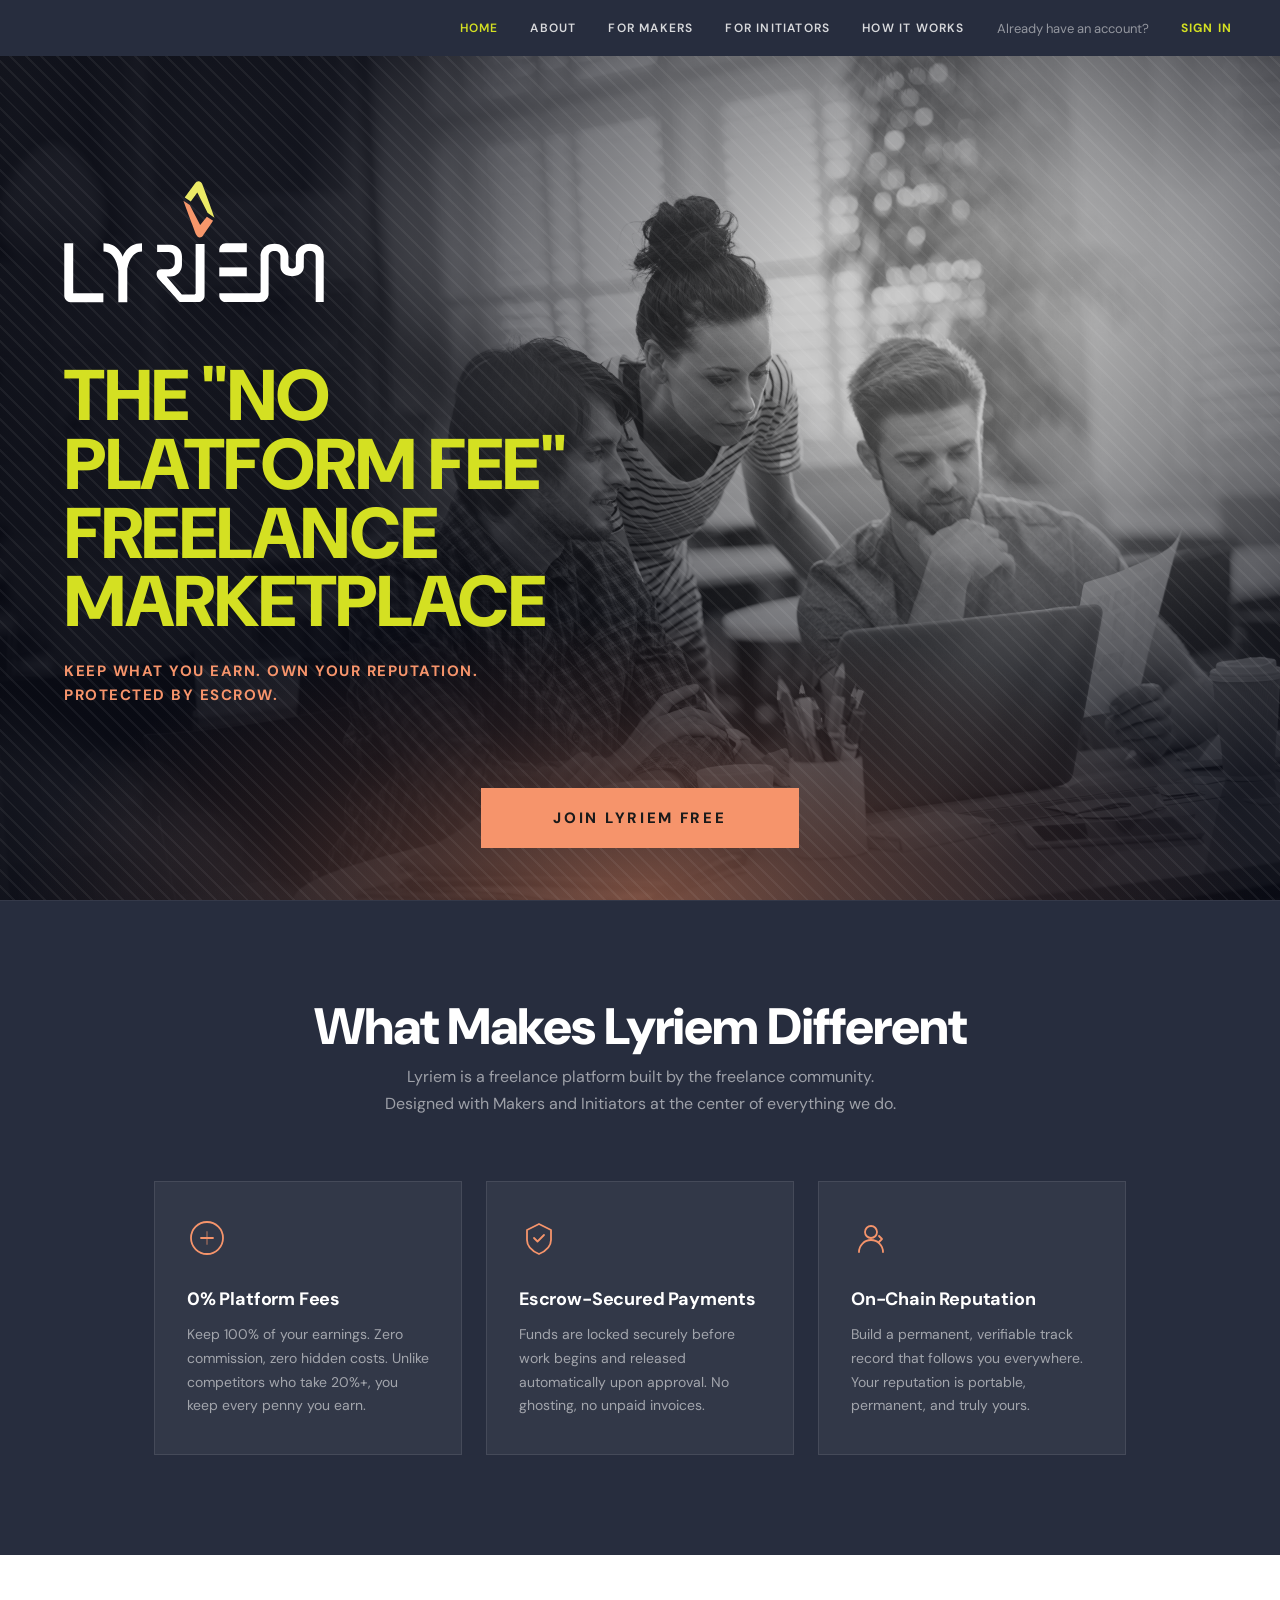
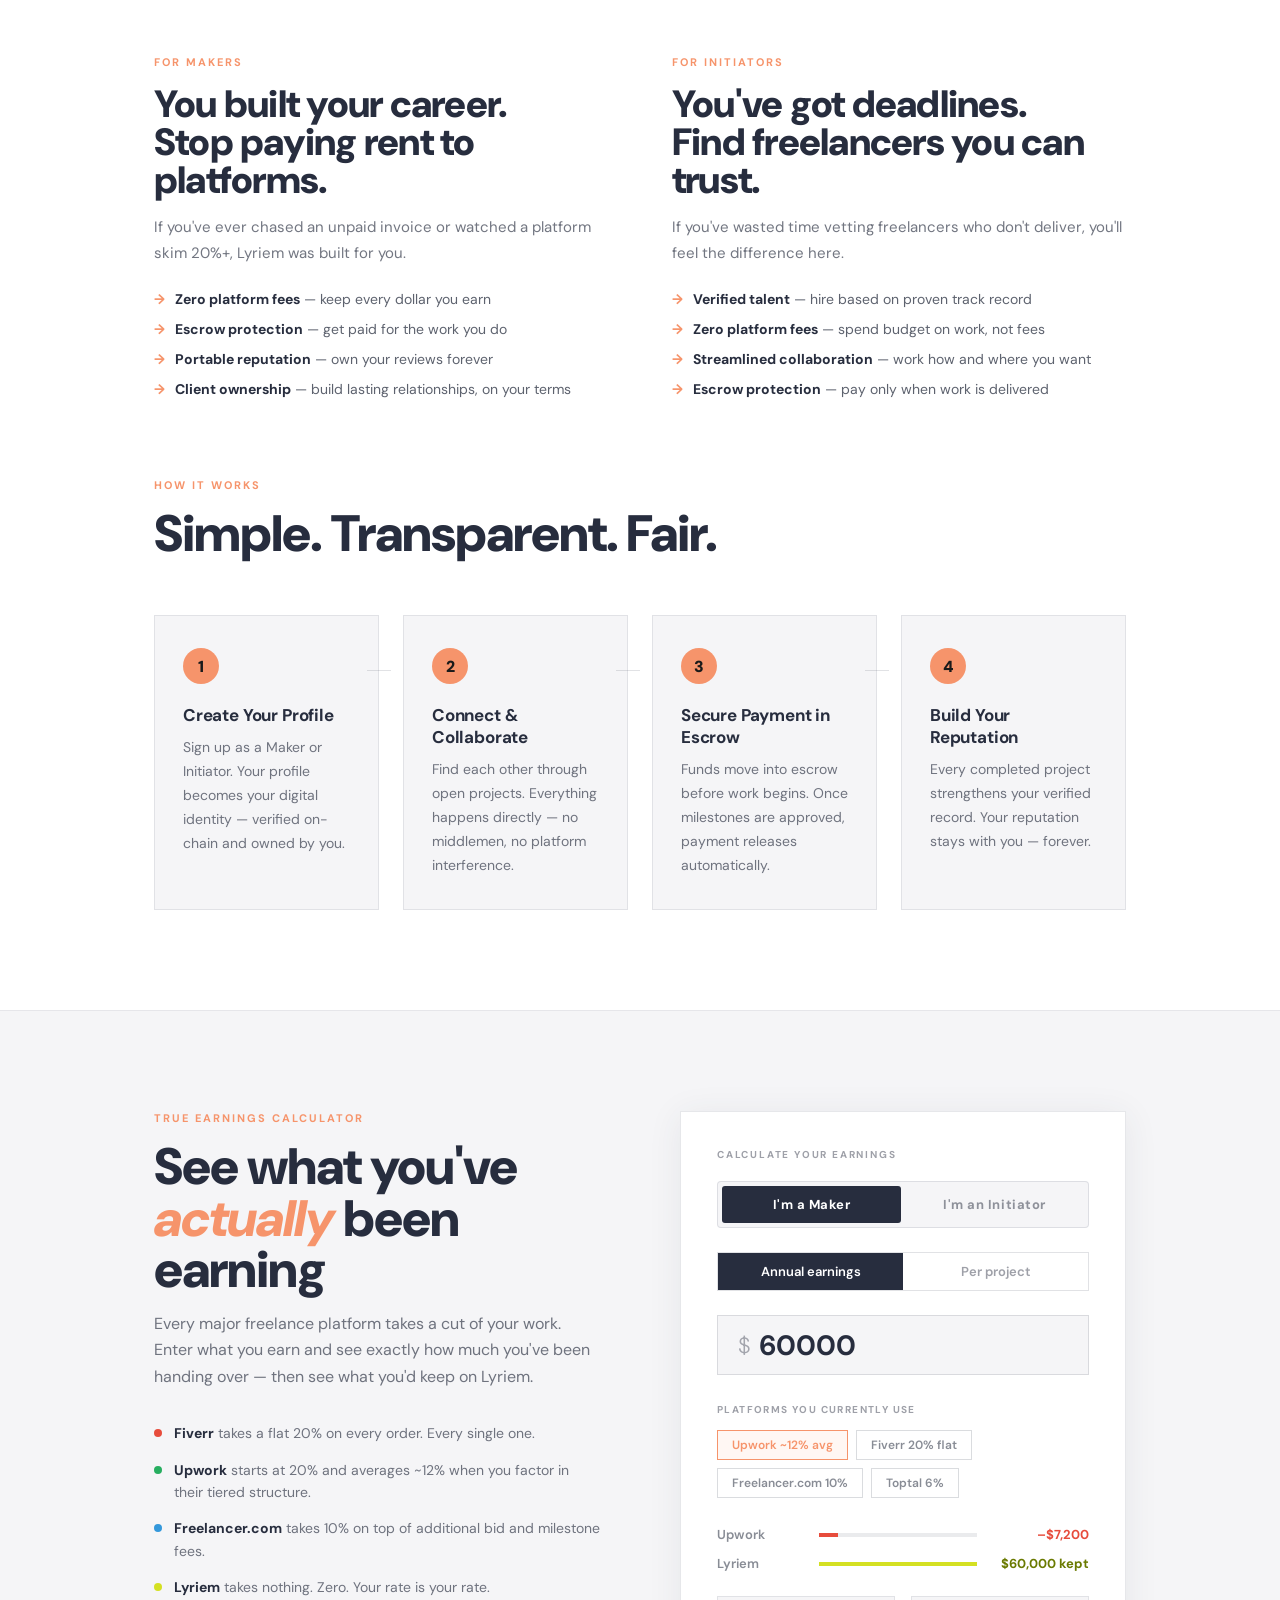
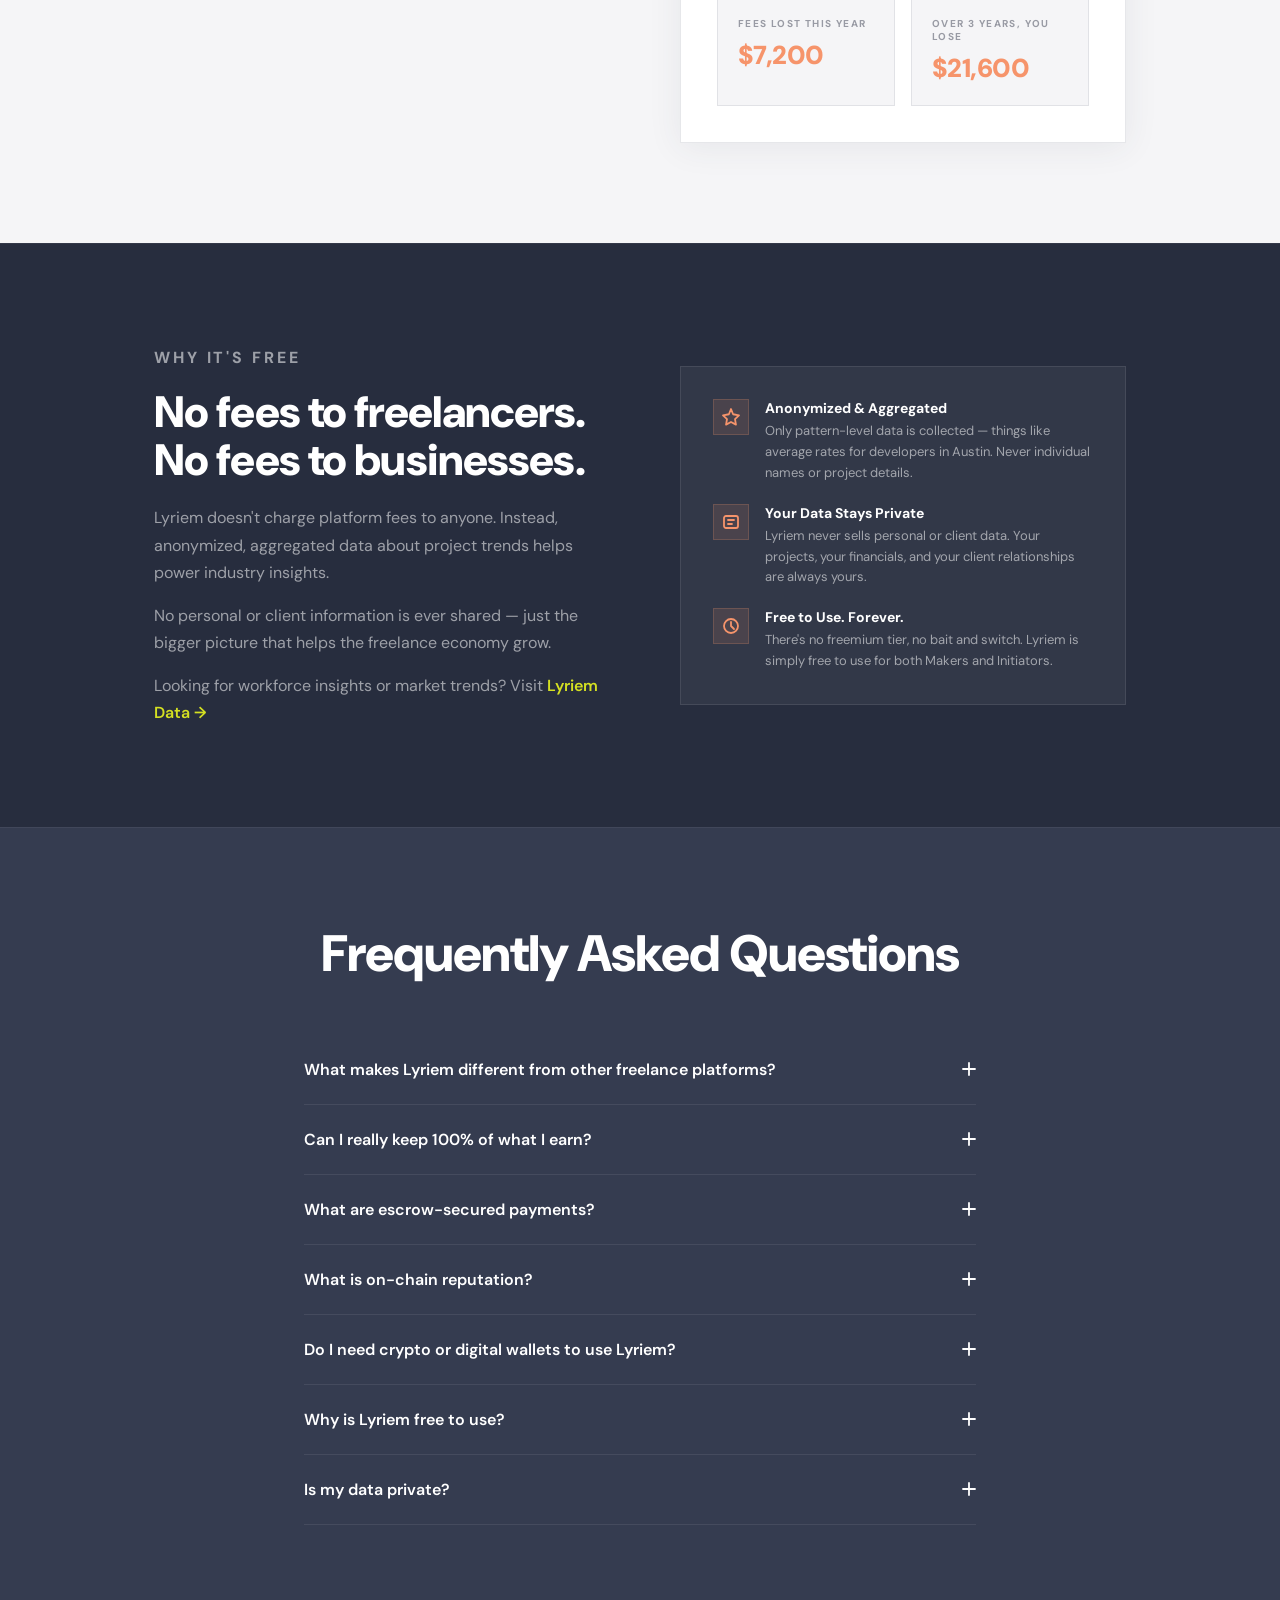
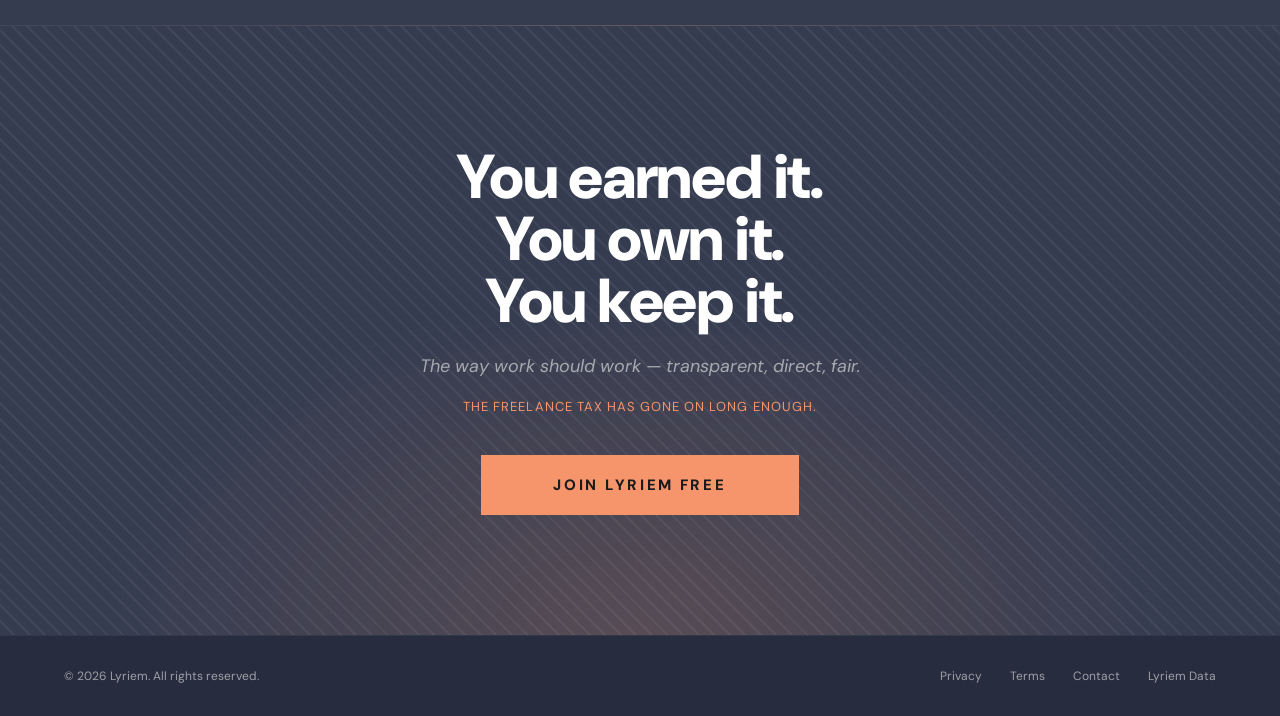
==== index.html @ 301b4c71 "Update index.html added initiator/maker toggle in calculator made some small visual edits in the he" ====
<!DOCTYPE html>
<html lang="en">
<head>
<meta charset="UTF-8">
<meta name="viewport" content="width=device-width, initial-scale=1.0">
<title>Lyriem</title>
<meta name="description" content="Lyriem is the Upwork alternative. A freelance marketplace with no platform fees, escrow protection, and verified portable reputation. Hire freelancers.">
<link rel="icon" type="image/svg+xml" href="assets/favicon.svg">
<link rel="preload" as="image" href="assets/hero-bg.jpg" fetchpriority="high">
<link rel="preconnect" href="https://fonts.googleapis.com">
<link rel="preconnect" href="https://fonts.gstatic.com" crossorigin>
<link href="https://fonts.googleapis.com/css2?family=DM+Sans:ital,opsz,wght@0,9..40,300;0,9..40,400;0,9..40,500;0,9..40,600;0,9..40,700;0,9..40,800;0,9..40,900;1,9..40,400&display=swap" rel="stylesheet">
<style>
  *, *::before, *::after { box-sizing: border-box; margin: 0; padding: 0; }

  :root {
    --navy:        #353c50;
    --navy-dark:   #272d3e;
    --navy-light:  #404859;
    --orange:      #f6946b;
    --orange-light:#f9ab88;
    --yellow:      #d4e022;
    --white:       #ffffff;
    --text-muted:  rgba(255,255,255,0.55);
    --card-bg:     rgba(255,255,255,0.05);
    --card-border: rgba(255,255,255,0.09);
  }

  html, body {
    font-family: 'DM Sans', sans-serif;
    background: var(--navy-dark);
    color: var(--white);
    overflow-x: hidden;
    scroll-behavior: smooth;
  }

  .hero {
    position: relative;
    width: 100vw;
    height: 100vh;
    display: flex;
    flex-direction: column;
    overflow: hidden;
    background: linear-gradient(to top right, #353c50 0%, #2a3044 28%, #161b28 100%);
  }

  .portrait-zone {
    position: absolute;
    top: 0; right: 0;
    width: 100%; height: 100%;
    z-index: 0;
    overflow: hidden;
  }

  .portrait-slide {
    position: absolute;
    inset: 0;
    opacity: 0;
    transition: opacity 1.4s cubic-bezier(0.4, 0, 0.2, 1);
  }
  .portrait-slide.active { opacity: 1; }

  .portrait-slide img {
    width: 100%; height: 100%;
    object-fit: cover;
    object-position: center;
    filter: grayscale(1) brightness(0.78) contrast(1.05);
    display: block;
  }

  .portrait-vignette {
    position: absolute;
    inset: 0;
    z-index: 2;
    pointer-events: none;
    background: radial-gradient(ellipse 50% 60% at 72% 36%, transparent 20%, rgba(8,10,20,0.4) 60%, rgba(8,10,20,0.88) 100%);
  }

  .portrait-glow {
    position: absolute;
    bottom: 0; left: 0; right: 0;
    height: 65%;
    z-index: 3;
    pointer-events: none;
    background: radial-gradient(ellipse 70% 70% at 50% 100%, var(--orange) 0%, rgba(246,148,107,0.55) 22%, rgba(246,148,107,0.2) 45%, transparent 70%);
    opacity: 0.45;
  }

  .texture-overlay {
    position: absolute;
    inset: 0;
    z-index: 4;
    pointer-events: none;
    background-image: repeating-linear-gradient(45deg, transparent, transparent 9px, rgba(255,255,255,0.055) 9px, rgba(255,255,255,0.055) 11px);
  }

  .portrait-row { position: contents; }
  .texture-portrait { display: none; }

  nav {
    position: fixed;
    top: 0; left: 0; right: 0;
    z-index: 100;
    background: #272d3e;
    display: flex;
    align-items: center;
    justify-content: flex-end;
    gap: 32px;
    padding: 0 48px;
    height: 56px;
    flex-shrink: 0;
    font-size: 12px;
    font-weight: 600;
    letter-spacing: 0.1em;
    text-transform: uppercase;
  }
  nav a { color: var(--white); text-decoration: none; opacity: 0.82; transition: opacity 0.2s, color 0.2s; }
  nav a:hover { opacity: 1; }
  nav a[aria-current="page"] { color: var(--yellow); opacity: 1; }
  .nav-already { opacity: 0.5; font-weight: 400; text-transform: none; letter-spacing: 0; font-size: 13px; }
  .nav-signin  { color: var(--yellow) !important; opacity: 1 !important; font-weight: 700; }
  .nav-logo-mobile { display: none; }

  .hero-content {
    position: relative;
    z-index: 8;
    flex: 1;
    display: flex;
    flex-direction: column;
    justify-content: center;
    padding: 48px 64px 140px;
    max-width: 780px;
    margin-top: 56px;
  }

  .logo {
    display: flex;
    align-items: center;
    margin-bottom: 36px;
    margin-left: -40px;
    animation: fadeUp 0.6s ease both;
  }
  .logo svg { width: 340px !important; height: auto !important; display: block; }

  .headline {
    font-weight: 900;
    font-size: clamp(46px, 5.6vw, 74px);
    line-height: 0.96;
    text-transform: uppercase;
    color: var(--yellow);
    margin-bottom: 22px;
    letter-spacing: -0.02em;
    animation: fadeUp 0.6s 0.08s ease both;
  }

  .subhead {
    font-weight: 700;
    font-size: clamp(12px, 1.3vw, 15px);
    letter-spacing: 0.1em;
    text-transform: uppercase;
    color: var(--orange);
    line-height: 1.6;
    animation: fadeUp 0.6s 0.16s ease both;
  }

  .cta-zone {
    position: absolute;
    bottom: 52px; left: 0; right: 0;
    z-index: 8;
    display: flex;
    align-items: center;
    justify-content: center;
    animation: fadeUp 0.6s 0.28s ease both;
  }

  .cta-btn {
    display: inline-flex;
    align-items: center;
    justify-content: center;
    background: var(--orange);
    color: #1a1a1a;
    font-family: 'DM Sans', sans-serif;
    font-weight: 800;
    font-size: 15px;
    letter-spacing: 0.18em;
    text-transform: uppercase;
    text-decoration: none;
    padding: 20px 72px;
    border: none;
    cursor: pointer;
    transition: background 0.2s, transform 0.15s;
  }
  .cta-btn:hover { background: var(--orange-light); transform: translateY(-2px); }

  .section-eyebrow {
    font-size: 11px; font-weight: 700;
    letter-spacing: 0.18em; text-transform: uppercase;
    color: var(--orange); margin-bottom: 16px;
  }
  .section-title {
    font-weight: 900;
    font-size: clamp(32px, 4vw, 52px);
    line-height: 1.0; letter-spacing: -0.02em;
    margin-bottom: 16px;
  }
  .section-title em { font-style: italic; color: var(--orange); }
  .section-subtitle {
    font-size: 16px; color: var(--text-muted);
    line-height: 1.65; max-width: 520px;
  }

  .broken-section {
    background: var(--navy-dark);
    border-top: 1px solid rgba(255,255,255,0.06);
  }
  .broken-inner {
    padding: 100px 64px;
    max-width: 1100px;
    margin: 0 auto;
    text-align: center;
  }
  .broken-inner .section-title { margin-bottom: 12px; }
  .broken-inner .section-subtitle { margin: 0 auto 64px; text-align: center; max-width: 520px; }

  .features-grid {
    display: grid;
    grid-template-columns: repeat(3, 1fr);
    gap: 24px;
    text-align: left;
  }
  .feature-card {
    background: var(--card-bg);
    border: 1px solid var(--card-border);
    padding: 36px 32px;
    transition: border-color 0.2s, background 0.2s;
  }
  .feature-card:hover { border-color: rgba(246,148,107,0.3); background: rgba(246,148,107,0.04); }
  .feature-icon { width: 40px; height: 40px; margin-bottom: 24px; color: var(--orange); }
  .feature-card h3 { font-weight: 700; font-size: 18px; margin-bottom: 12px; letter-spacing: -0.01em; }
  .feature-card p  { font-size: 14px; color: var(--text-muted); line-height: 1.7; }

  .how-section { background: #ffffff; color: var(--navy-dark); }
  .how-section .section-eyebrow { color: var(--orange); }
  .how-section .section-title   { color: var(--navy-dark); }
  .how-inner { padding: 100px 64px; max-width: 1100px; margin: 0 auto; }

  .steps-grid {
    display: grid;
    grid-template-columns: repeat(4, 1fr);
    gap: 24px;
    margin-top: 56px;
  }
  .step-card {
    background: #f5f5f7;
    border: 1px solid rgba(53,60,80,0.1);
    padding: 32px 28px;
    position: relative;
    transition: border-color 0.2s, box-shadow 0.2s;
  }
  .step-card:hover { border-color: rgba(246,148,107,0.4); box-shadow: 0 4px 24px rgba(246,148,107,0.1); }
  .step-number {
    display: inline-flex; align-items: center; justify-content: center;
    width: 36px; height: 36px; background: var(--orange);
    color: #1a1a1a; font-weight: 900; font-size: 16px;
    margin-bottom: 20px; border-radius: 50%;
  }
  .step-card h3 { font-weight: 700; font-size: 17px; margin-bottom: 10px; letter-spacing: -0.01em; color: var(--navy-dark); }
  .step-card p  { font-size: 14px; color: rgba(39,45,62,0.65); line-height: 1.7; }
  .steps-grid .step-card:not(:last-child)::after {
    content: '';
    position: absolute;
    top: 54px; right: -13px;
    width: 24px; height: 1px;
    background: rgba(53,60,80,0.15);
  }

  .calc-section { background: #f5f5f7; border-top: 1px solid rgba(53,60,80,0.08); }
  .calc-section .section-eyebrow  { color: var(--orange); }
  .calc-section .section-title    { color: var(--navy-dark); }
  .calc-section .section-subtitle { color: rgba(39,45,62,0.65); }
  .calc-left .bullet-item        { color: rgba(39,45,62,0.65); }
  .calc-left .bullet-item span   { color: rgba(39,45,62,0.65); }
  .calc-left .bullet-item strong { color: var(--navy-dark); }

  .calc-inner {
    padding: 100px 64px; max-width: 1100px; margin: 0 auto;
    display: grid; grid-template-columns: 1fr 1fr; gap: 80px; align-items: start;
  }
  .calc-left .bullet-list { margin-top: 32px; display: flex; flex-direction: column; gap: 14px; }
  .calc-left .bullet-item { display: flex; gap: 12px; font-size: 14px; line-height: 1.6; color: rgba(39,45,62,0.65); }
  .bullet-dot { width: 8px; height: 8px; border-radius: 50%; margin-top: 7px; flex-shrink: 0; }
  .bullet-dot.fiverr     { background: #e74c3c; }
  .bullet-dot.upwork     { background: #27ae60; }
  .bullet-dot.freelancer { background: #3498db; }
  .bullet-dot.lyriem     { background: var(--yellow); }
  .bullet-item strong { color: var(--navy-dark); }

  .calc-widget { background: #ffffff; border: 1px solid rgba(53,60,80,0.12); padding: 36px; box-shadow: 0 4px 32px rgba(53,60,80,0.08); }
  .calc-widget-label { font-size: 10px; font-weight: 700; letter-spacing: 0.18em; text-transform: uppercase; color: rgba(39,45,62,0.45); margin-bottom: 20px; }

  /* ── MAKER / INITIATOR TOGGLE ── */
  .calc-mode-toggle {
    display: flex; background: #f5f5f7;
    border: 1px solid rgba(53,60,80,0.12); border-radius: 4px;
    padding: 4px; gap: 4px; margin-bottom: 24px;
  }
  .calc-mode-btn {
    flex: 1; padding: 10px 16px; font-size: 13px; font-weight: 700;
    font-family: 'DM Sans', sans-serif; letter-spacing: 0.04em;
    text-align: center; cursor: pointer;
    color: rgba(39,45,62,0.5); background: transparent;
    border: none; border-radius: 3px;
    transition: background 0.2s, color 0.2s;
  }
  .calc-mode-btn.active { background: var(--navy-dark); color: #ffffff; }

  .calc-tabs { display: flex; border: 1px solid rgba(53,60,80,0.15); margin-bottom: 24px; }
  .calc-tab {
    flex: 1; padding: 10px; font-size: 13px; font-weight: 600; text-align: center;
    cursor: pointer; color: rgba(39,45,62,0.45); background: transparent; border: none;
    font-family: 'DM Sans', sans-serif; transition: background 0.2s, color 0.2s;
  }
  .calc-tab.active { background: var(--navy-dark); color: var(--white); }
  .calc-input-wrap {
    display: flex; align-items: center;
    border: 1px solid rgba(53,60,80,0.15); background: #f5f5f7;
    padding: 0 20px; margin-bottom: 28px; height: 60px;
  }
  .calc-dollar { font-size: 22px; font-weight: 300; color: rgba(39,45,62,0.4); margin-right: 8px; }
  .calc-input {
    flex: 1; background: transparent; border: none; outline: none;
    font-family: 'DM Sans', sans-serif; font-size: 28px; font-weight: 700; color: var(--navy-dark); width: 100%;
  }
  .calc-platform-label { font-size: 10px; font-weight: 700; letter-spacing: 0.14em; text-transform: uppercase; color: rgba(39,45,62,0.45); margin-bottom: 14px; }
  .platform-chips { display: flex; flex-wrap: wrap; gap: 8px; margin-bottom: 28px; }
  .platform-chip {
    padding: 6px 14px; border: 1px solid rgba(53,60,80,0.18);
    font-size: 12px; font-weight: 600; color: rgba(39,45,62,0.55);
    cursor: pointer; background: transparent; font-family: 'DM Sans', sans-serif;
    transition: all 0.15s; white-space: nowrap;
  }
  .platform-chip.active { border-color: var(--orange); color: var(--orange); background: rgba(246,148,107,0.08); }

  .calc-results { display: flex; flex-direction: column; gap: 12px; margin-bottom: 24px; }
  .result-row { display: flex; align-items: center; gap: 12px; }
  .result-label { font-size: 13px; font-weight: 600; width: 90px; flex-shrink: 0; color: rgba(39,45,62,0.55); }
  .result-bar-wrap { flex: 1; height: 4px; background: rgba(53,60,80,0.1); position: relative; overflow: hidden; }
  .result-bar { height: 100%; transition: width 0.6s cubic-bezier(0.4,0,0.2,1); }
  .result-bar.platform-bar { background: #e74c3c; }
  .result-bar.lyriem-bar   { background: var(--yellow); }
  .result-value { font-size: 13px; font-weight: 700; width: 100px; text-align: right; flex-shrink: 0; }
  .result-value.negative { color: #e74c3c; }
  .result-value.positive  { color: #6a7a00; }

  .calc-summary { display: grid; grid-template-columns: 1fr 1fr; gap: 16px; }
  .summary-card { background: #f5f5f7; border: 1px solid rgba(53,60,80,0.1); padding: 20px; }
  .summary-card .summary-label { font-size: 10px; font-weight: 700; letter-spacing: 0.14em; text-transform: uppercase; color: rgba(39,45,62,0.45); margin-bottom: 8px; }
  .summary-card .summary-value { font-size: 26px; font-weight: 900; letter-spacing: -0.02em; color: var(--orange); }

  .free-section { background: var(--navy-dark); border-top: 1px solid rgba(255,255,255,0.06); }
  .free-inner {
    padding: 100px 64px; max-width: 1100px; margin: 0 auto;
    display: grid; grid-template-columns: 1fr 1fr; gap: 80px; align-items: center;
  }
  .free-inner h2 { font-weight: 900; font-size: clamp(28px, 3.5vw, 44px); line-height: 1.1; letter-spacing: -0.02em; margin-bottom: 20px; }
  .free-inner p  { font-size: 16px; color: var(--text-muted); line-height: 1.7; margin-bottom: 16px; }
  .free-inner p:last-child { margin-bottom: 0; }
  .free-inner .section-eyebrow { margin-bottom: 16px; }
  .free-highlight { background: var(--card-bg); border: 1px solid var(--card-border); padding: 32px; display: flex; flex-direction: column; gap: 20px; }
  .free-highlight-item { display: flex; gap: 16px; align-items: flex-start; }
  .free-highlight-icon {
    width: 36px; height: 36px; flex-shrink: 0;
    background: rgba(246,148,107,0.12); border: 1px solid rgba(246,148,107,0.2);
    display: flex; align-items: center; justify-content: center; color: var(--orange);
  }
  .free-highlight-text h4 { font-size: 14px; font-weight: 700; margin-bottom: 4px; }
  .free-highlight-text p  { font-size: 13px; color: var(--text-muted); line-height: 1.6; margin: 0; }

  .faq-section { background: var(--navy); border-top: 1px solid rgba(255,255,255,0.06); }
  .faq-inner { padding: 100px 64px; max-width: 800px; margin: 0 auto; }
  .faq-inner .section-title { text-align: center; margin-bottom: 56px; }
  .faq-item { border-bottom: 1px solid rgba(255,255,255,0.08); }
  .faq-question {
    width: 100%; background: none; border: none; color: var(--white);
    font-family: 'DM Sans', sans-serif; font-size: 16px; font-weight: 600;
    text-align: left; padding: 24px 0; cursor: pointer;
    display: flex; justify-content: space-between; align-items: center;
    gap: 16px; transition: color 0.2s;
  }
  .faq-question:hover { color: var(--yellow); }
  .faq-question svg { flex-shrink: 0; transition: transform 0.3s; }
  .faq-item.open .faq-question { color: var(--yellow); }
  .faq-item.open .faq-question svg { transform: rotate(45deg); }
  .faq-answer {
    font-size: 15px; color: var(--text-muted); line-height: 1.7;
    max-height: 0; overflow: hidden; transition: max-height 0.4s ease, padding 0.3s ease;
    padding-bottom: 0;
  }
  .faq-item.open .faq-answer { max-height: 400px; padding-bottom: 24px; }

  .footer-cta {
    background: radial-gradient(ellipse 60% 80% at 50% 100%, rgba(246,148,107,0.18) 0%, transparent 70%), var(--navy);
    border-top: 1px solid rgba(255,255,255,0.06);
    position: relative; overflow: hidden;
  }
  .footer-cta .texture-overlay { z-index: 1; }
  .footer-cta-inner {
    position: relative; z-index: 2;
    padding: 120px 64px; max-width: 700px; margin: 0 auto; text-align: center;
  }
  .footer-cta-inner .section-title { font-size: clamp(36px, 5vw, 62px); margin-bottom: 20px; }
  .footer-cta-inner .section-subtitle {
    font-size: 18px; font-style: italic;
    max-width: 460px; margin: 0 auto 16px; text-align: center; color: var(--text-muted);
  }
  .footer-cta-inner .footer-tagline {
    font-size: 13px; letter-spacing: 0.08em; text-transform: uppercase;
    color: var(--orange); margin-bottom: 40px;
  }

  .site-footer {
    background: var(--navy-dark);
    border-top: 1px solid rgba(255,255,255,0.06);
    padding: 32px 64px;
    display: flex; align-items: center; justify-content: space-between;
    font-size: 12px; color: var(--text-muted);
  }
  .site-footer a { color: var(--text-muted); text-decoration: none; }
  .site-footer a:hover { color: var(--white); }
  .footer-links { display: flex; gap: 28px; }

  @keyframes fadeUp {
    from { opacity: 0; transform: translateY(20px); }
    to   { opacity: 1; transform: translateY(0); }
  }
  .reveal { opacity: 0; transform: translateY(28px); transition: opacity 0.65s ease, transform 0.65s ease; }
  .reveal.visible { opacity: 1; transform: translateY(0); }

  .nav-hamburger {
    display: none; flex-direction: column; justify-content: center; gap: 5px;
    width: 36px; height: 36px; background: none; border: none;
    cursor: pointer; padding: 4px; margin-left: auto; flex-shrink: 0;
  }
  .nav-hamburger span { display: block; height: 2px; background: var(--white); border-radius: 2px; transition: transform 0.3s, opacity 0.3s; }
  .nav-hamburger.open span:nth-child(1) { transform: translateY(7px) rotate(45deg); }
  .nav-hamburger.open span:nth-child(2) { opacity: 0; }
  .nav-hamburger.open span:nth-child(3) { transform: translateY(-7px) rotate(-45deg); }

  .nav-drawer {
    display: none; position: fixed;
    top: 56px; left: 0; right: 0; background: #272d3e; z-index: 99;
    flex-direction: column; padding: 24px 28px; gap: 0;
    border-top: 1px solid rgba(255,255,255,0.08);
    box-shadow: 0 12px 32px rgba(0,0,0,0.4);
  }
  .nav-drawer.open { display: flex; }
  .nav-drawer a, .nav-drawer .nav-already {
    display: block; padding: 14px 0;
    border-bottom: 1px solid rgba(255,255,255,0.06);
    font-size: 14px; font-weight: 600; letter-spacing: 0.08em;
    text-transform: uppercase; color: var(--white); text-decoration: none; opacity: 0.85;
  }
  .nav-drawer .nav-already { font-size: 12px; font-weight: 400; text-transform: none; letter-spacing: 0; opacity: 0.5; padding-top: 20px; border-bottom: none; }
  .nav-drawer .nav-signin  { color: var(--yellow) !important; opacity: 1 !important; border-bottom: none; padding-top: 4px; }

  /* ══════════════════════════════════════════════════
     MOBILE — image stays BEHIND text (the fix)
  ══════════════════════════════════════════════════ */
  @media (max-width: 768px) {

    nav { padding: 0 20px; justify-content: space-between; }
    nav > a, nav > span { display: none; }
    .nav-hamburger { display: flex; }

    /* Hero — shorter on mobile */
    .hero { height: auto; min-height: 0; }

    .portrait-row {
      display: block !important;
      position: absolute !important;
      inset: 0 !important;
      width: 100% !important;
      height: 100% !important;
      overflow: hidden;
    }
    .portrait-zone {
      position: absolute !important;
      inset: 0; width: 100% !important; height: 100% !important;
    }
    .portrait-vignette {
      position: absolute !important;
      inset: 0; width: 100% !important; height: 100% !important;
      background:
        linear-gradient(to bottom, rgba(39,45,62,0.7) 0%, rgba(39,45,62,0.35) 40%, rgba(39,45,62,0.7) 100%),
        linear-gradient(to right, rgba(39,45,62,0.85) 0%, transparent 60%);
    }
    .portrait-glow {
      position: absolute !important;
      inset: 0; height: 100% !important;
      background: radial-gradient(ellipse 80% 60% at 50% 110%, var(--orange) 0%, rgba(246,148,107,0.4) 30%, transparent 70%);
      opacity: 0.35;
    }
    .texture-portrait { display: block !important; }

    /* content sits on top of image */
    .hero-content { padding: 28px 24px 24px; max-width: 100%; justify-content: flex-start; flex: 0 0 auto; }
    .logo { margin-left: -18px; margin-bottom: 20px; }
    .logo svg { width: 190px !important; }
    .headline { font-size: clamp(36px, 10.5vw, 54px); margin-bottom: 16px; }
    .subhead  { font-size: 12px; margin-bottom: 0; }

    /* CTA — sits naturally below content, not absolutely positioned */
    .cta-zone { position: static; padding: 20px 24px 32px; display: flex; justify-content: center; }
    .cta-btn  { width: auto; padding: 16px 48px; font-size: 13px; }

    .broken-inner, .how-inner, .footer-cta-inner, .faq-inner { padding: 64px 24px; }
    .calc-inner  { padding: 64px 24px; grid-template-columns: 1fr; gap: 48px; }
    .free-inner  { padding: 64px 24px; grid-template-columns: 1fr; gap: 40px; }
    .features-grid, .steps-grid { grid-template-columns: 1fr; gap: 16px; }
    .steps-grid .step-card::after { display: none; }
    .section-title { font-size: clamp(28px, 8vw, 40px); }
    .footer-cta-inner .section-title { font-size: clamp(28px, 9vw, 44px); }
    .section-subtitle { font-size: 15px; }
    .calc-widget { padding: 24px 20px; }
    .calc-input  { font-size: 22px; }
    .calc-summary { grid-template-columns: 1fr; gap: 12px; }
    .result-value { width: 80px; font-size: 11px; }
    .result-label { width: 72px; font-size: 11px; }
    .site-footer  { flex-direction: column; gap: 16px; text-align: center; padding: 28px 24px; }
  }

  @media (min-width: 769px) {
    .portrait-row { display: contents; position: unset; height: unset; order: unset; }
    .hero { height: 100vh; min-height: unset; }
    .hero-content { padding: 48px 64px 140px; max-width: 780px; }
    .cta-zone { position: absolute; bottom: 52px; left: 0; right: 0; padding: 0; }
    .cta-btn  { width: auto; padding: 20px 72px; font-size: 15px; }
    .texture-portrait { display: none !important; }
  }

  @media (min-width: 769px) and (max-width: 1024px) {
    nav { padding: 0 32px; gap: 20px; font-size: 11px; }
    .nav-already { display: none; }
    .hero-content { padding: 48px 48px 140px; max-width: 560px; }
    .logo svg { width: 260px !important; }
    .logo { margin-left: -28px; }
    .broken-inner, .how-inner { padding: 80px 48px; }
    .calc-inner, .free-inner  { padding: 80px 48px; gap: 48px; }
    .footer-cta-inner, .faq-inner { padding: 80px 48px; }
    .site-footer { padding: 28px 48px; }
    .features-grid { grid-template-columns: repeat(2, 1fr); }
    .steps-grid    { grid-template-columns: repeat(2, 1fr); }
  }

  @media (max-width: 390px) {
    .headline { font-size: 34px; }
    .logo svg { width: 170px !important; }
    .platform-chip { font-size: 11px; padding: 5px 10px; }
  }
</style>
</head>
<body>

<nav>
  <svg class="nav-logo-mobile" xmlns="http://www.w3.org/2000/svg" viewBox="0 0 60 120" style="height:28px;width:auto">
    <polygon points="30,4 52,32 8,32" fill="#d4e022"/>
    <polygon points="30,116 52,88 8,88" fill="#f6946b"/>
  </svg>
  <a href="index.html" aria-current="page">Home</a>
  <a href="about.html">About</a>
  <a href="for-makers.html">For Makers</a>
  <a href="for-initiators.html">For Initiators</a>
  <a href="how-it-works.html">How It Works</a>
  <span class="nav-already">Already have an account?</span>
  <a href="https://app.lyriem.com/login" class="nav-signin">Sign In</a>
  <button class="nav-hamburger" id="navHamburger" aria-label="Open menu">
    <span></span><span></span><span></span>
  </button>
</nav>

<div class="nav-drawer" id="navDrawer">
  <a href="index.html" aria-current="page" onclick="closeNav()">Home</a>
  <a href="about.html" onclick="closeNav()">About</a>
  <a href="for-makers.html" onclick="closeNav()">For Makers</a>
  <a href="for-initiators.html" onclick="closeNav()">For Initiators</a>
  <a href="how-it-works.html" onclick="closeNav()">How It Works</a>
  <span class="nav-already">Already have an account?</span>
  <a href="https://app.lyriem.com/login" class="nav-signin" onclick="closeNav()">Sign In</a>
</div>

<section class="hero" id="hero">
  <div class="texture-overlay"></div>
  <div class="portrait-row">
    <div class="portrait-zone" id="portraitZone">
      <div class="portrait-slide active"><img src="assets/hero-bg.jpg" alt="" fetchpriority="high" decoding="async"></div>
    </div>
    <div class="portrait-vignette"></div>
    <div class="portrait-glow"></div>
    <div class="texture-overlay texture-portrait"></div>
  </div>
  <div class="hero-content">
    <div class="logo">
      <svg xmlns="http://www.w3.org/2000/svg" viewBox="0 0 513.96 256">
        <defs><style>.c1{fill:#f7976b}.c2{fill:#fff}.c3{fill:#ebea66}</style></defs>
        <g>
          <path class="c2" d="M74.37,205.88v-75.43h-13.51v79.18c0,5.39,4.37,9.76,9.76,9.76h49.36v-13.51h-45.61Z"/>
          <path class="c2" d="M309.25,116.42h3.75c5.38,0,9.76,4.37,9.76,9.76v31.82h-13.51v-41.58h0Z" transform="translate(178.8 453.21) rotate(-90)"/>
          <rect class="c2" x="309.25" y="152.88" width="13.51" height="41.58" transform="translate(142.33 489.67) rotate(-90)"/>
          <path class="c2" d="M149.38,150.7h-.2s-6-20.25-29-20.25v12.54c17.87,0,21.83,23.87,22.44,28.62v47.78h13.51v-49.13c1.08-6.81,5.7-27.27,22.24-27.27v-12.54c-23,0-29,20.25-29,20.25Z"/>
          <path class="c2" d="M259.44,131.4v74.73c0,.94-.76,1.7-1.7,1.7h-18.49c-.4,0-.78-.17-1.05-.47l-22.08-25.98s-.39-.85.41-.85h4.81c9.63,0,17.44-7.81,17.44-17.44v-13.02c0-9.63-7.81-17.44-17.44-17.44h-20.11v11.01h17.26c5.2,0,9.42,4.22,9.42,9.42v7.03c0,5.2-4.22,9.42-9.42,9.42h-10.77c-8.47,0-9.75,9.46-2.82,16.39,2.4,2.4,23.61,25.81,29.13,32.03.83.94,2.01,1.45,3.27,1.45h25.9c5.39,0,9.76-4.37,9.76-9.76v-78.23h-13.51Z"/>
          <path class="c2" d="M432.02,131.27c-20.39.42-21.07,18.34-21.07,18.34h0v12.46s1.01,6.49-5.38,6.49c-.08,0-.13-.03-.2-.03-.08,0-.13.03-.2.03-6.39,0-5.38-6.49-5.38-6.49v-12.46h0s-.68-17.92-21.07-18.34c-20.39.42-21.07,16.39-21.07,18.34v54.01c0,1.24-1.01,2.25-2.25,2.25h-60.19v3.75c0,5.39,4.37,9.76,9.76,9.76h52.25c6.93,0,12.54-5.62,12.54-12.54v-.97l.05-56.26c0-4.3,3.64-7.45,8.91-7.45s8.91,3.18,8.91,7.45c0,0,.05,12.2.05,16.09,0,4.31,2.17,14.49,17.69,14.49s17.69-10.18,17.69-14.49c0-3.89.05-16.09.05-16.09,0-4.26,3.64-7.45,8.91-7.45s8.91,3.14,8.91,7.45l.05,69.77h12.11v-69.77c0-1.95-.68-17.92-21.07-18.34Z"/>
        </g>
        <g>
          <path class="c3" d="M277.88,84.84l10.17,7.02s-16.51-45.79-18.83-51.35c-1.94-4.66-7.35-5.48-10.77-.57-.69.99-15.46,21.25-15.46,21.25l9.11,6.2,9.85-13.81,15.94,31.27Z"/>
          <path class="c1" d="M250.57,72.5l-9.67-6.54s17.18,46.1,19.5,51.66c1.94,4.66,7.35,5.48,10.77.57.69-.99,14.7-21.75,14.7-21.75l-9.44-6.16-10.12,12.54-15.74-30.33Z"/>
        </g>
      </svg>
    </div>
    <h1 class="headline">The "No<br>Platform Fee"<br>Freelance<br>Marketplace</h1>
    <p class="subhead">Keep what you earn. Own your reputation.<br>Protected by escrow.</p>
  </div>
  <div class="cta-zone">
    <a href="https://app.lyriem.com/register" class="cta-btn">Join Lyriem Free</a>
  </div>
</section>

<section class="broken-section" id="about">
  <div class="broken-inner">
    <h2 class="section-title reveal">What Makes Lyriem Different</h2>
    <p class="section-subtitle reveal">Lyriem is a freelance platform built by the freelance community. Designed with Makers and Initiators at the center of everything we do.</p>
    <div class="features-grid">
      <div class="feature-card reveal">
        <svg class="feature-icon" viewBox="0 0 40 40" fill="none" stroke="currentColor" stroke-width="1.8">
          <circle cx="20" cy="20" r="16"/><path d="M14 20h12" stroke-linecap="round"/><path d="M20 26v-12" stroke-linecap="round" opacity="0.4"/>
        </svg>
        <h3>0% Platform Fees</h3>
        <p>Keep 100% of your earnings. Zero commission, zero hidden costs. Unlike competitors who take 20%+, you keep every penny you earn.</p>
      </div>
      <div class="feature-card reveal">
        <svg class="feature-icon" viewBox="0 0 40 40" fill="none" stroke="currentColor" stroke-width="1.8">
          <path d="M20 6l12 6v10c0 6-5 11-12 14C13 33 8 28 8 22V12l12-6z" stroke-linecap="round" stroke-linejoin="round"/>
          <path d="M15 20l3.5 3.5L25 17" stroke-linecap="round" stroke-linejoin="round"/>
        </svg>
        <h3>Escrow-Secured Payments</h3>
        <p>Funds are locked securely before work begins and released automatically upon approval. No ghosting, no unpaid invoices.</p>
      </div>
      <div class="feature-card reveal">
        <svg class="feature-icon" viewBox="0 0 40 40" fill="none" stroke="currentColor" stroke-width="1.8">
          <circle cx="20" cy="14" r="6" stroke-linecap="round"/>
          <path d="M8 34c0-6.627 5.373-12 12-12s12 5.373 12 12" stroke-linecap="round"/>
          <path d="M28 18l3 3-3 3" stroke-linecap="round" stroke-linejoin="round"/>
        </svg>
        <h3>On-Chain Reputation</h3>
        <p>Build a permanent, verifiable track record that follows you everywhere. Your reputation is portable, permanent, and truly yours.</p>
      </div>
    </div>
  </div>
</section>

<section class="how-section" id="makers">
  <div class="how-inner">
    <div style="display:grid;grid-template-columns:1fr 1fr;gap:64px;margin-bottom:80px" class="reveal">
      <div>
        <p class="section-eyebrow">For Makers</p>
        <h2 class="section-title" style="font-size:clamp(26px,3vw,38px)">You built your career.<br>Stop paying rent to platforms.</h2>
        <p style="font-size:15px;color:rgba(39,45,62,0.65);line-height:1.7;margin-bottom:24px">If you've ever chased an unpaid invoice or watched a platform skim 20%+, Lyriem was built for you.</p>
        <ul style="list-style:none;display:flex;flex-direction:column;gap:12px">
          <li style="font-size:14px;color:rgba(39,45,62,0.75);display:flex;gap:10px;align-items:flex-start"><span style="color:#f6946b;font-weight:700;flex-shrink:0">→</span><span><strong style="color:#272d3e">Zero platform fees</strong> — keep every dollar you earn</span></li>
          <li style="font-size:14px;color:rgba(39,45,62,0.75);display:flex;gap:10px;align-items:flex-start"><span style="color:#f6946b;font-weight:700;flex-shrink:0">→</span><span><strong style="color:#272d3e">Escrow protection</strong> — get paid for the work you do</span></li>
          <li style="font-size:14px;color:rgba(39,45,62,0.75);display:flex;gap:10px;align-items:flex-start"><span style="color:#f6946b;font-weight:700;flex-shrink:0">→</span><span><strong style="color:#272d3e">Portable reputation</strong> — own your reviews forever</span></li>
          <li style="font-size:14px;color:rgba(39,45,62,0.75);display:flex;gap:10px;align-items:flex-start"><span style="color:#f6946b;font-weight:700;flex-shrink:0">→</span><span><strong style="color:#272d3e">Client ownership</strong> — build lasting relationships, on your terms</span></li>
        </ul>
      </div>
      <div id="initiators">
        <p class="section-eyebrow">For Initiators</p>
        <h2 class="section-title" style="font-size:clamp(26px,3vw,38px)">You've got deadlines.<br>Find freelancers you can trust.</h2>
        <p style="font-size:15px;color:rgba(39,45,62,0.65);line-height:1.7;margin-bottom:24px">If you've wasted time vetting freelancers who don't deliver, you'll feel the difference here.</p>
        <ul style="list-style:none;display:flex;flex-direction:column;gap:12px">
          <li style="font-size:14px;color:rgba(39,45,62,0.75);display:flex;gap:10px;align-items:flex-start"><span style="color:#f6946b;font-weight:700;flex-shrink:0">→</span><span><strong style="color:#272d3e">Verified talent</strong> — hire based on proven track record</span></li>
          <li style="font-size:14px;color:rgba(39,45,62,0.75);display:flex;gap:10px;align-items:flex-start"><span style="color:#f6946b;font-weight:700;flex-shrink:0">→</span><span><strong style="color:#272d3e">Zero platform fees</strong> — spend budget on work, not fees</span></li>
          <li style="font-size:14px;color:rgba(39,45,62,0.75);display:flex;gap:10px;align-items:flex-start"><span style="color:#f6946b;font-weight:700;flex-shrink:0">→</span><span><strong style="color:#272d3e">Streamlined collaboration</strong> — work how and where you want</span></li>
          <li style="font-size:14px;color:rgba(39,45,62,0.75);display:flex;gap:10px;align-items:flex-start"><span style="color:#f6946b;font-weight:700;flex-shrink:0">→</span><span><strong style="color:#272d3e">Escrow protection</strong> — pay only when work is delivered</span></li>
        </ul>
      </div>
    </div>
    <p class="section-eyebrow reveal" id="how">How It Works</p>
    <h2 class="section-title reveal" style="color:var(--navy-dark)">Simple. Transparent. Fair.</h2>
    <div class="steps-grid">
      <div class="step-card reveal"><div class="step-number">1</div><h3>Create Your Profile</h3><p>Sign up as a Maker or Initiator. Your profile becomes your digital identity — verified on-chain and owned by you.</p></div>
      <div class="step-card reveal"><div class="step-number">2</div><h3>Connect &amp; Collaborate</h3><p>Find each other through open projects. Everything happens directly — no middlemen, no platform interference.</p></div>
      <div class="step-card reveal"><div class="step-number">3</div><h3>Secure Payment in Escrow</h3><p>Funds move into escrow before work begins. Once milestones are approved, payment releases automatically.</p></div>
      <div class="step-card reveal"><div class="step-number">4</div><h3>Build Your Reputation</h3><p>Every completed project strengthens your verified record. Your reputation stays with you — forever.</p></div>
    </div>
  </div>
</section>

<section class="calc-section">
  <div class="calc-inner">
    <div class="calc-left">
      <p class="section-eyebrow reveal">True Earnings Calculator</p>
      <h2 class="section-title reveal">See what you've <em>actually</em> been earning</h2>
      <p class="section-subtitle reveal" style="margin-top:16px">Every major freelance platform takes a cut of your work. Enter what you earn and see exactly how much you've been handing over — then see what you'd keep on Lyriem.</p>
      <ul class="bullet-list reveal">
        <li class="bullet-item"><span class="bullet-dot fiverr"></span><span><strong>Fiverr</strong> takes a flat 20% on every order. Every single one.</span></li>
        <li class="bullet-item"><span class="bullet-dot upwork"></span><span><strong>Upwork</strong> starts at 20% and averages ~12% when you factor in their tiered structure.</span></li>
        <li class="bullet-item"><span class="bullet-dot freelancer"></span><span><strong>Freelancer.com</strong> takes 10% on top of additional bid and milestone fees.</span></li>
        <li class="bullet-item"><span class="bullet-dot lyriem"></span><span><strong>Lyriem</strong> takes nothing. Zero. Your rate is your rate.</span></li>
      </ul>
    </div>
    <div class="calc-right reveal">
      <div class="calc-widget">
        <p class="calc-widget-label" id="calcWidgetLabel">Calculate your earnings</p>

        <!-- Maker / Initiator toggle -->
        <div class="calc-mode-toggle">
          <button class="calc-mode-btn active" data-mode="maker">I'm a Maker</button>
          <button class="calc-mode-btn" data-mode="initiator">I'm an Initiator</button>
        </div>

        <div class="calc-tabs">
          <button class="calc-tab active" data-period="annual" id="calcTabAnnual">Annual earnings</button>
          <button class="calc-tab" data-period="project" id="calcTabProject">Per project</button>
        </div>
        <div class="calc-input-wrap">
          <span class="calc-dollar">$</span>
          <input class="calc-input" id="earningsInput" type="number" value="60000" min="0" max="10000000">
        </div>
        <p class="calc-platform-label">Platforms you currently use</p>
        <div class="platform-chips">
          <button class="platform-chip active" data-fee="0.12">Upwork ~12% avg</button>
          <button class="platform-chip" data-fee="0.20">Fiverr 20% flat</button>
          <button class="platform-chip" data-fee="0.10">Freelancer.com 10%</button>
          <button class="platform-chip" data-fee="0.06">Toptal 6%</button>
        </div>
        <div class="calc-results">
          <div class="result-row">
            <span class="result-label" id="platformLabel">Upwork</span>
            <div class="result-bar-wrap"><div class="result-bar platform-bar" id="platformBar" style="width:100%"></div></div>
            <span class="result-value negative" id="platformLoss">–$7,200</span>
          </div>
          <div class="result-row">
            <span class="result-label" id="lyriemLabel">Lyriem</span>
            <div class="result-bar-wrap"><div class="result-bar lyriem-bar" id="lyriemBar" style="width:100%"></div></div>
            <span class="result-value positive" id="lyriemKept">$60,000 kept</span>
          </div>
        </div>
        <div class="calc-summary">
          <div class="summary-card"><p class="summary-label" id="lossLabel">Fees lost this year</p><p class="summary-value" id="lossValue">$7,200</p></div>
          <div class="summary-card"><p class="summary-label" id="loss3Label">Over 3 years, you lose</p><p class="summary-value" id="loss3Value">$21,600</p></div>
        </div>
        <!-- Stripe fee note — shown for Initiators only -->
        <p id="stripeFeeNote" style="display:none;margin-top:16px;font-size:11px;color:rgba(39,45,62,0.5);line-height:1.6">
          * Lyriem charges no platform fees. Initiators pay a Stripe processing fee of 3.3% + $4 per transaction.
        </p>
      </div>
    </div>
  </div>
</section>

<section class="free-section">
  <div class="free-inner">
    <div>
      <p class="section-eyebrow reveal">Why It's Free</p>
      <h2 class="reveal" style="font-weight:900;font-size:clamp(28px,3.5vw,44px);line-height:1.1;letter-spacing:-0.02em;margin-bottom:20px">No fees to freelancers.<br>No fees to businesses.</h2>
      <p class="reveal" style="font-size:16px;color:var(--text-muted);line-height:1.7;margin-bottom:16px">Lyriem doesn't charge platform fees to anyone. Instead, anonymized, aggregated data about project trends helps power industry insights.</p>
      <p class="reveal" style="font-size:16px;color:var(--text-muted);line-height:1.7;margin-bottom:16px">No personal or client information is ever shared — just the bigger picture that helps the freelance economy grow.</p>
      <p class="reveal" style="font-size:16px;color:var(--text-muted);line-height:1.7">Looking for workforce insights or market trends? Visit <a href="#" style="color:var(--yellow);text-decoration:none;font-weight:600">Lyriem Data →</a></p>
    </div>
    <div class="free-highlight reveal">
      <div class="free-highlight-item">
        <div class="free-highlight-icon"><svg width="18" height="18" viewBox="0 0 18 18" fill="none" stroke="currentColor" stroke-width="1.8"><path d="M9 1l2.09 5.26L17 7.27l-4 3.9.94 5.49L9 14l-4.94 2.66.94-5.49-4-3.9 5.91-1.01z" stroke-linecap="round" stroke-linejoin="round"/></svg></div>
        <div class="free-highlight-text"><h4>Anonymized &amp; Aggregated</h4><p>Only pattern-level data is collected — things like average rates for developers in Austin. Never individual names or project details.</p></div>
      </div>
      <div class="free-highlight-item">
        <div class="free-highlight-icon"><svg width="18" height="18" viewBox="0 0 18 18" fill="none" stroke="currentColor" stroke-width="1.8"><rect x="2" y="3" width="14" height="12" rx="2"/><path d="M6 7h6M6 11h4" stroke-linecap="round"/></svg></div>
        <div class="free-highlight-text"><h4>Your Data Stays Private</h4><p>Lyriem never sells personal or client data. Your projects, your financials, and your client relationships are always yours.</p></div>
      </div>
      <div class="free-highlight-item">
        <div class="free-highlight-icon"><svg width="18" height="18" viewBox="0 0 18 18" fill="none" stroke="currentColor" stroke-width="1.8"><path d="M9 2C5.13 2 2 5.13 2 9s3.13 7 7 7 7-3.13 7-7-3.13-7-7-7z"/><path d="M9 5v4l3 3" stroke-linecap="round" stroke-linejoin="round"/></svg></div>
        <div class="free-highlight-text"><h4>Free to Use. Forever.</h4><p>There's no freemium tier, no bait and switch. Lyriem is simply free to use for both Makers and Initiators.</p></div>
      </div>
    </div>
  </div>
</section>

<section class="faq-section">
  <div class="faq-inner">
    <h2 class="section-title reveal">Frequently Asked Questions</h2>
    <div class="faq-item reveal"><button class="faq-question">What makes Lyriem different from other freelance platforms? <svg width="14" height="14" viewBox="0 0 14 14" fill="none"><path d="M7 1v12M1 7h12" stroke="currentColor" stroke-width="1.8" stroke-linecap="round"/></svg></button><div class="faq-answer">Lyriem was founded by experienced freelancers who got tired of handing over 20%+ of their income to platforms like Fiverr, Upwork, and Toptal. We built a fee-free alternative with zero platform commissions, escrow-backed payments, and on-chain reputation that belongs to you — not the platform.</div></div>
    <div class="faq-item reveal"><button class="faq-question">Can I really keep 100% of what I earn? <svg width="14" height="14" viewBox="0 0 14 14" fill="none"><path d="M7 1v12M1 7h12" stroke="currentColor" stroke-width="1.8" stroke-linecap="round"/></svg></button><div class="faq-answer">Yes. Lyriem charges zero platform commissions. You keep 100% of what you earn. The only optional cost is a small third-party processing fee if you choose instant payout — and we negotiate hard to keep those as low as possible.</div></div>
    <div class="faq-item reveal"><button class="faq-question">What are escrow-secured payments? <svg width="14" height="14" viewBox="0 0 14 14" fill="none"><path d="M7 1v12M1 7h12" stroke="currentColor" stroke-width="1.8" stroke-linecap="round"/></svg></button><div class="faq-answer">Escrow keeps both sides protected. Clients pre-fund the project, and funds stay locked until the work is delivered and approved. Freelancers know the money is guaranteed. Clients know they'll receive what they paid for. No ghosting, no unpaid invoices. Just fair exchange.</div></div>
    <div class="faq-item reveal"><button class="faq-question">What is on-chain reputation? <svg width="14" height="14" viewBox="0 0 14 14" fill="none"><path d="M7 1v12M1 7h12" stroke="currentColor" stroke-width="1.8" stroke-linecap="round"/></svg></button><div class="faq-answer">Every project you complete builds a verified record of your work history that lives on the blockchain — permanent, portable, and yours to keep even if you leave the platform. It's your reputation, not ours. You own it forever.</div></div>
    <div class="faq-item reveal"><button class="faq-question">Do I need crypto or digital wallets to use Lyriem? <svg width="14" height="14" viewBox="0 0 14 14" fill="none"><path d="M7 1v12M1 7h12" stroke="currentColor" stroke-width="1.8" stroke-linecap="round"/></svg></button><div class="faq-answer">No. Lyriem runs on blockchain technology in the background, but you don't need any tokens, coins, or digital wallets. If you can use Upwork or Fiverr, you can use Lyriem. Just without the fees.</div></div>
    <div class="faq-item reveal"><button class="faq-question">Why is Lyriem free to use? <svg width="14" height="14" viewBox="0 0 14 14" fill="none"><path d="M7 1v12M1 7h12" stroke="currentColor" stroke-width="1.8" stroke-linecap="round"/></svg></button><div class="faq-answer">Lyriem doesn't charge users. Instead, anonymized, aggregated data about freelance trends helps power broader industry insights. That's how the platform stays free while keeping your personal and project information completely private.</div></div>
    <div class="faq-item reveal"><button class="faq-question">Is my data private? <svg width="14" height="14" viewBox="0 0 14 14" fill="none"><path d="M7 1v12M1 7h12" stroke="currentColor" stroke-width="1.8" stroke-linecap="round"/></svg></button><div class="faq-answer">Always. Lyriem never sells personal or client data. Only anonymized, aggregated patterns are collected — things like average pay rates for developers in Austin. No individual names, projects, or financials are ever shared.</div></div>
  </div>
</section>

<section class="footer-cta" id="join">
  <div class="texture-overlay"></div>
  <div class="footer-cta-inner">
    <h2 class="section-title reveal">You earned it.<br>You own it.<br>You keep it.</h2>
    <p class="section-subtitle reveal">The way work should work — transparent, direct, fair.</p>
    <p class="footer-tagline reveal">The freelance tax has gone on long enough.</p>
    <a href="https://app.lyriem.com/register" class="cta-btn reveal">Join Lyriem Free</a>
  </div>
</section>

<footer class="site-footer">
  <span>© 2026 Lyriem. All rights reserved.</span>
  <div class="footer-links">
    <a href="#">Privacy</a>
    <a href="#">Terms</a>
    <a href="mailto:austin.riggs@lyriem.com">Contact</a>
    <a href="#">Lyriem Data</a>
  </div>
</footer>

<script>
const platforms = {
  'Upwork ~12% avg':    { fee: 0.12, name: 'Upwork' },
  'Fiverr 20% flat':    { fee: 0.20, name: 'Fiverr' },
  'Freelancer.com 10%': { fee: 0.10, name: 'Freelancer.com' },
  'Toptal 6%':          { fee: 0.06, name: 'Toptal' }
};

// Stripe fee for Initiators: 3.3% + $4
const STRIPE_PCT = 0.033;
const STRIPE_FLAT = 4;

let activePlatform = 'Upwork ~12% avg';
let calcPeriod     = 'annual';   // annual | project
let userMode       = 'maker';    // maker | initiator

const earningsInput  = document.getElementById('earningsInput');
const platformLabel  = document.getElementById('platformLabel');
const lyriemLabel    = document.getElementById('lyriemLabel');
const platformBar    = document.getElementById('platformBar');
const lyriemBar      = document.getElementById('lyriemBar');
const platformLoss   = document.getElementById('platformLoss');
const lyriemKept     = document.getElementById('lyriemKept');
const lossValue      = document.getElementById('lossValue');
const loss3Value     = document.getElementById('loss3Value');
const lossLabel      = document.getElementById('lossLabel');
const loss3Label     = document.getElementById('loss3Label');
const widgetLabel    = document.getElementById('calcWidgetLabel');
const tabAnnual      = document.getElementById('calcTabAnnual');
const tabProject     = document.getElementById('calcTabProject');
const stripeFeeNote  = document.getElementById('stripeFeeNote');

function fmt(n) { return '$' + Math.round(n).toLocaleString(); }

function updateCalc() {
  const raw   = parseFloat(earningsInput.value) || 0;
  const p     = platforms[activePlatform];
  const fee   = raw * p.fee;
  const isMaker = userMode === 'maker';

  // Stripe fee for initiators
  const stripeFee = isMaker ? 0 : (raw * STRIPE_PCT + STRIPE_FLAT);

  platformLabel.textContent = p.name;
  platformBar.style.width   = (p.fee * 100) + '%';
  lyriemBar.style.width     = '100%';

  if (isMaker) {
    platformLoss.textContent = '–' + fmt(fee);
    lyriemKept.textContent   = fmt(raw) + ' kept';
    lossValue.textContent    = fmt(fee);
    const period = calcPeriod === 'annual' ? 'this year' : 'this project';
    lossLabel.textContent    = 'Fees lost ' + period;
    loss3Label.textContent   = calcPeriod === 'annual' ? 'Over 3 years, you lose' : 'Over 10 projects, you lose';
    loss3Value.textContent   = calcPeriod === 'annual' ? fmt(fee * 3) : fmt(fee * 10);
    lyriemLabel.textContent  = 'Lyriem';
    stripeFeeNote.style.display = 'none';
  } else {
    // Initiator: show platform overhead vs Stripe-only cost
    platformLoss.textContent = '–' + fmt(fee) + ' overhead';
    lyriemKept.textContent   = fmt(stripeFee) + ' Stripe fee*';
    lossValue.textContent    = fmt(fee);
    const period2 = calcPeriod === 'annual' ? 'this year' : 'this project';
    lossLabel.textContent    = 'Platform overhead ' + period2;
    loss3Label.textContent   = calcPeriod === 'annual' ? 'Over 3 years, wasted' : 'Over 10 projects, wasted';
    loss3Value.textContent   = calcPeriod === 'annual' ? fmt(fee * 3) : fmt(fee * 10);
    lyriemLabel.textContent  = 'Lyriem*';
    stripeFeeNote.style.display = 'block';
  }
}

function applyMode() {
  const isMaker = userMode === 'maker';
  widgetLabel.textContent  = isMaker ? 'Calculate your earnings' : 'Calculate your budget';
  tabAnnual.textContent    = isMaker ? 'Annual earnings' : 'Annual budget';
  tabProject.textContent   = 'Per project';
  earningsInput.value      = isMaker ? 60000 : 25000;
  updateCalc();
}

// Mode toggle (Maker / Initiator)
document.querySelectorAll('.calc-mode-btn').forEach(btn => {
  btn.addEventListener('click', () => {
    document.querySelectorAll('.calc-mode-btn').forEach(b => b.classList.remove('active'));
    btn.classList.add('active');
    userMode = btn.dataset.mode;
    applyMode();
  });
});

// Period tabs (Annual / Per project)
document.querySelectorAll('.calc-tab').forEach(tab => {
  tab.addEventListener('click', () => {
    document.querySelectorAll('.calc-tab').forEach(t => t.classList.remove('active'));
    tab.classList.add('active');
    calcPeriod = tab.dataset.period;
    updateCalc();
  });
});

document.querySelectorAll('.platform-chip').forEach(chip => {
  chip.addEventListener('click', () => {
    document.querySelectorAll('.platform-chip').forEach(c => c.classList.remove('active'));
    chip.classList.add('active');
    activePlatform = chip.textContent.trim();
    updateCalc();
  });
});

earningsInput.addEventListener('input', updateCalc);
applyMode();

const revealEls = document.querySelectorAll('.reveal');
const observer  = new IntersectionObserver((entries) => {
  entries.forEach((entry) => {
    if (entry.isIntersecting) {
      const siblings = Array.from(entry.target.parentElement.querySelectorAll('.reveal'));
      const idx = siblings.indexOf(entry.target);
      setTimeout(() => entry.target.classList.add('visible'), idx * 80);
      observer.unobserve(entry.target);
    }
  });
}, { threshold: 0.15 });
revealEls.forEach(el => observer.observe(el));

document.querySelectorAll('.faq-question').forEach(btn => {
  btn.addEventListener('click', () => {
    const item = btn.parentElement;
    const isOpen = item.classList.contains('open');
    document.querySelectorAll('.faq-item').forEach(i => i.classList.remove('open'));
    if (!isOpen) item.classList.add('open');
  });
});

const hamburger = document.getElementById('navHamburger');
const navDrawer = document.getElementById('navDrawer');
function closeNav() {
  hamburger.classList.remove('open');
  navDrawer.classList.remove('open');
}
hamburger.addEventListener('click', () => {
  hamburger.classList.toggle('open');
  navDrawer.classList.toggle('open');
});
window.addEventListener('scroll', closeNav, { passive: true });
</script>
</body>
</html>
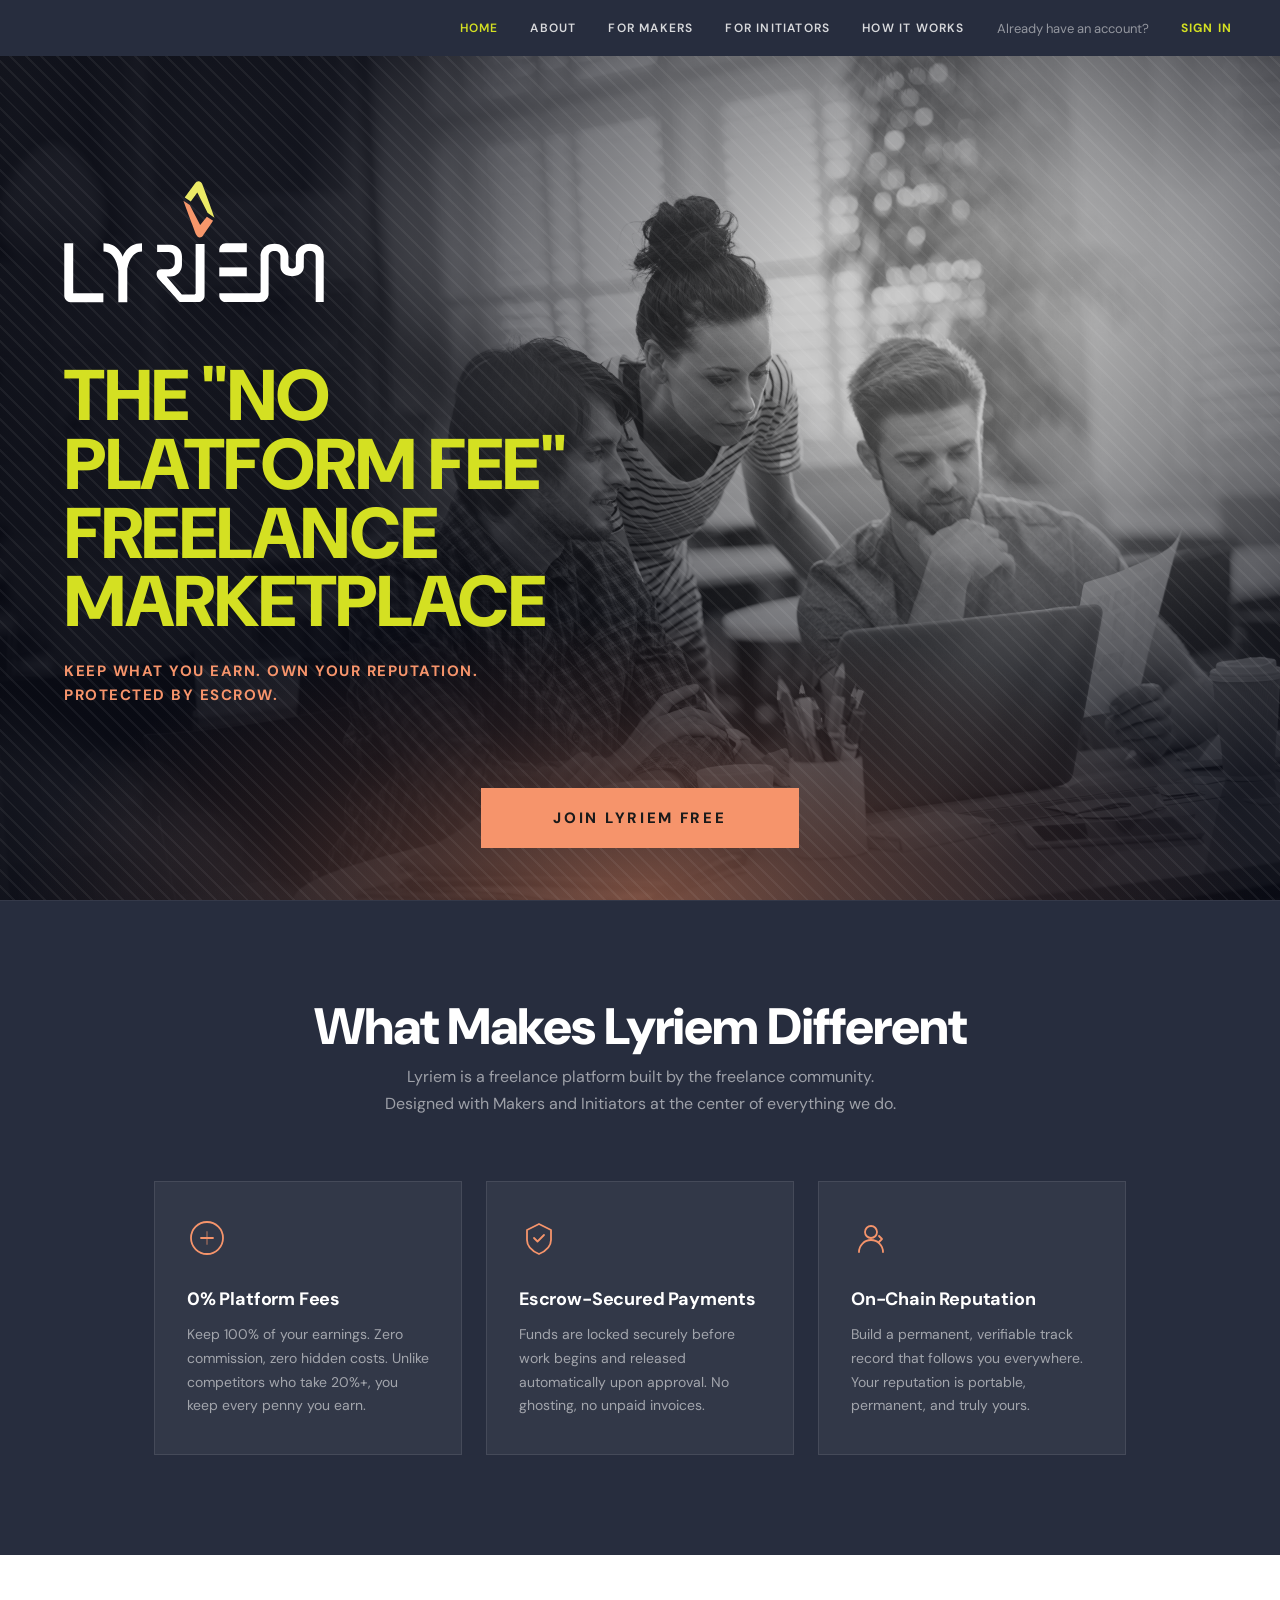
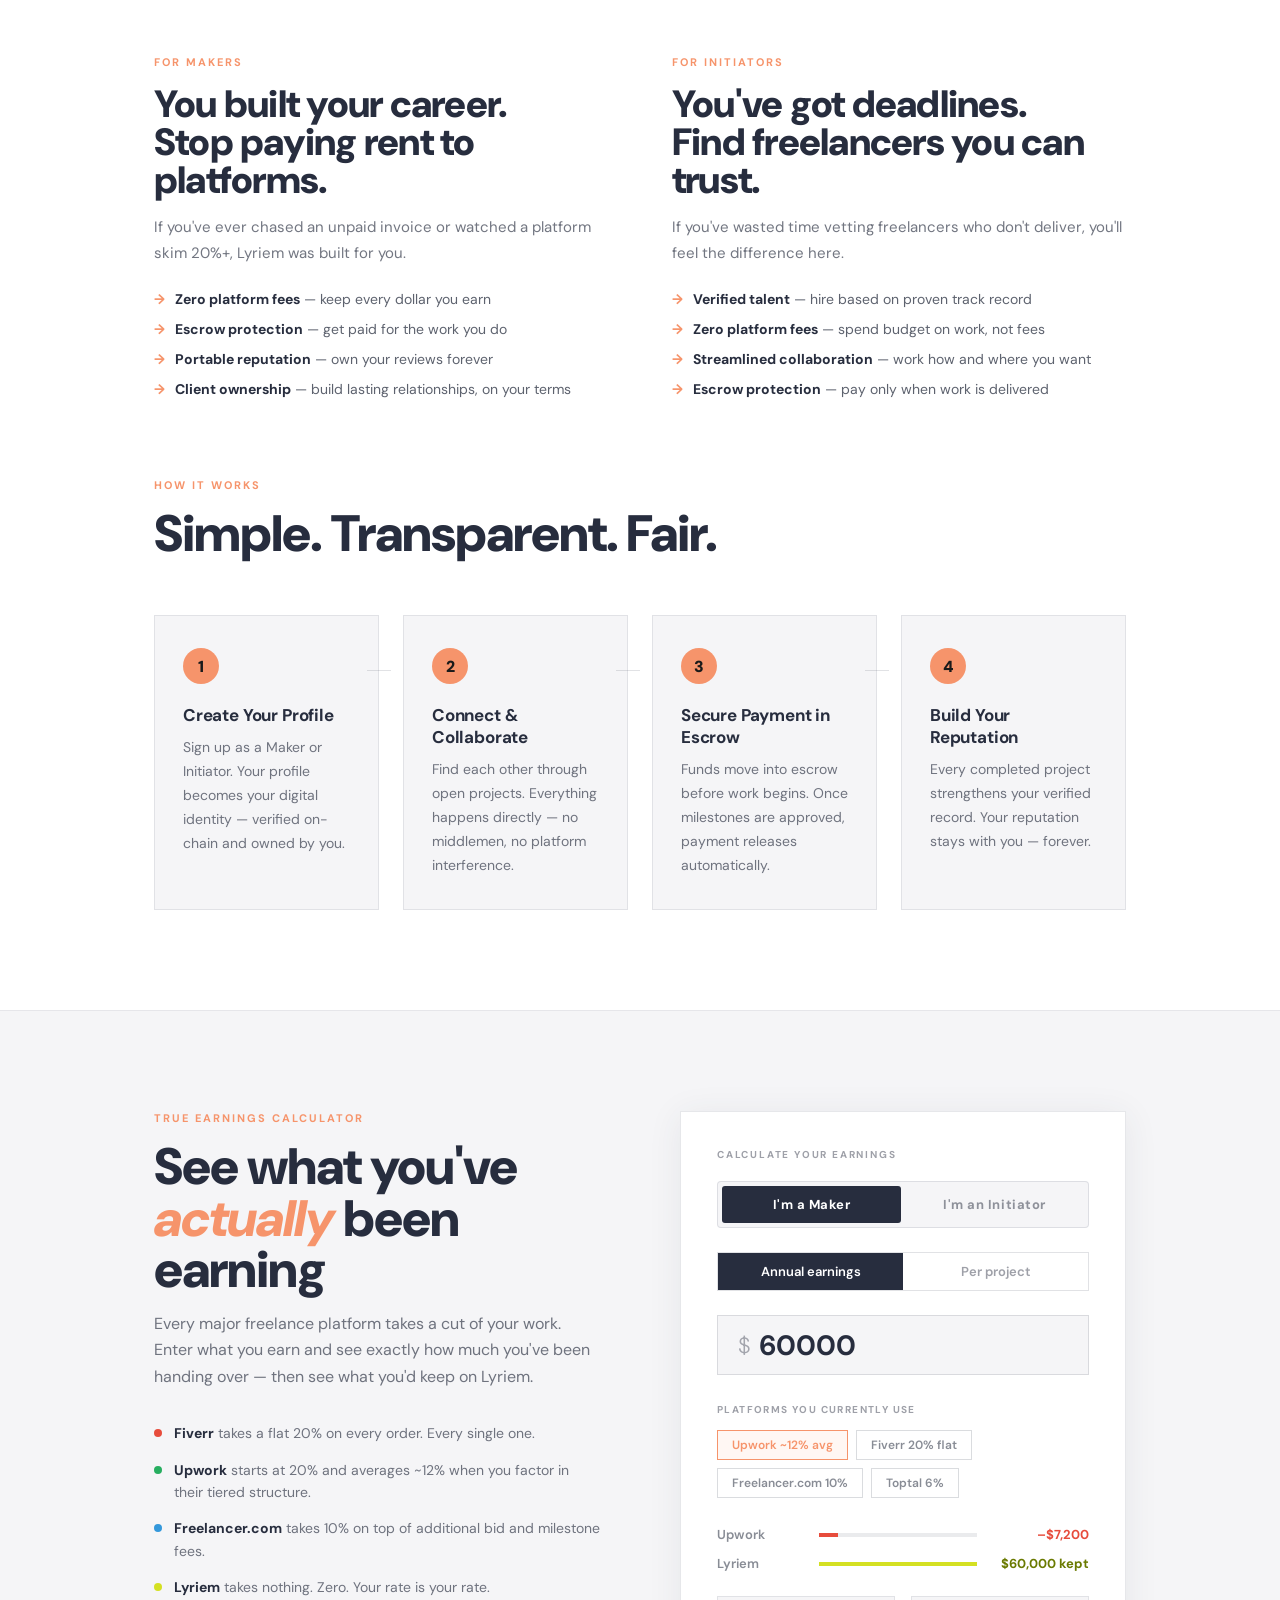
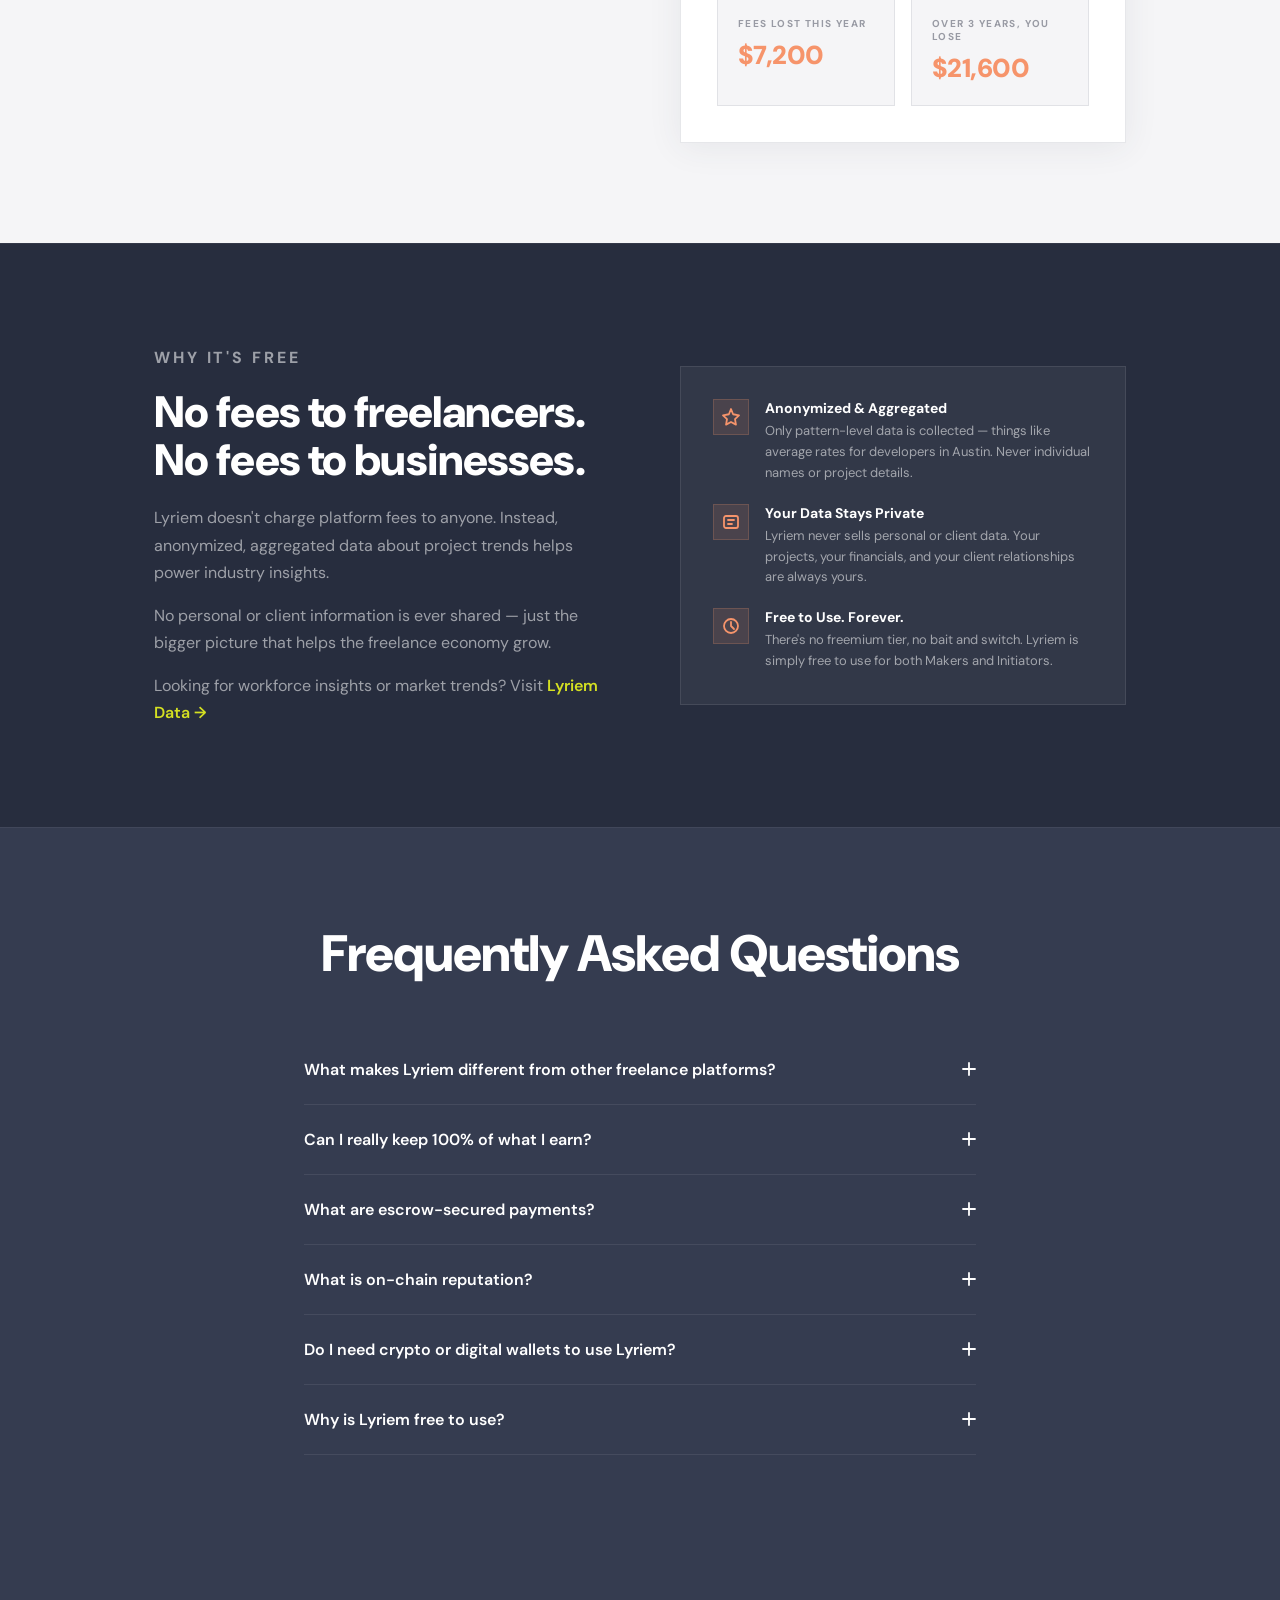
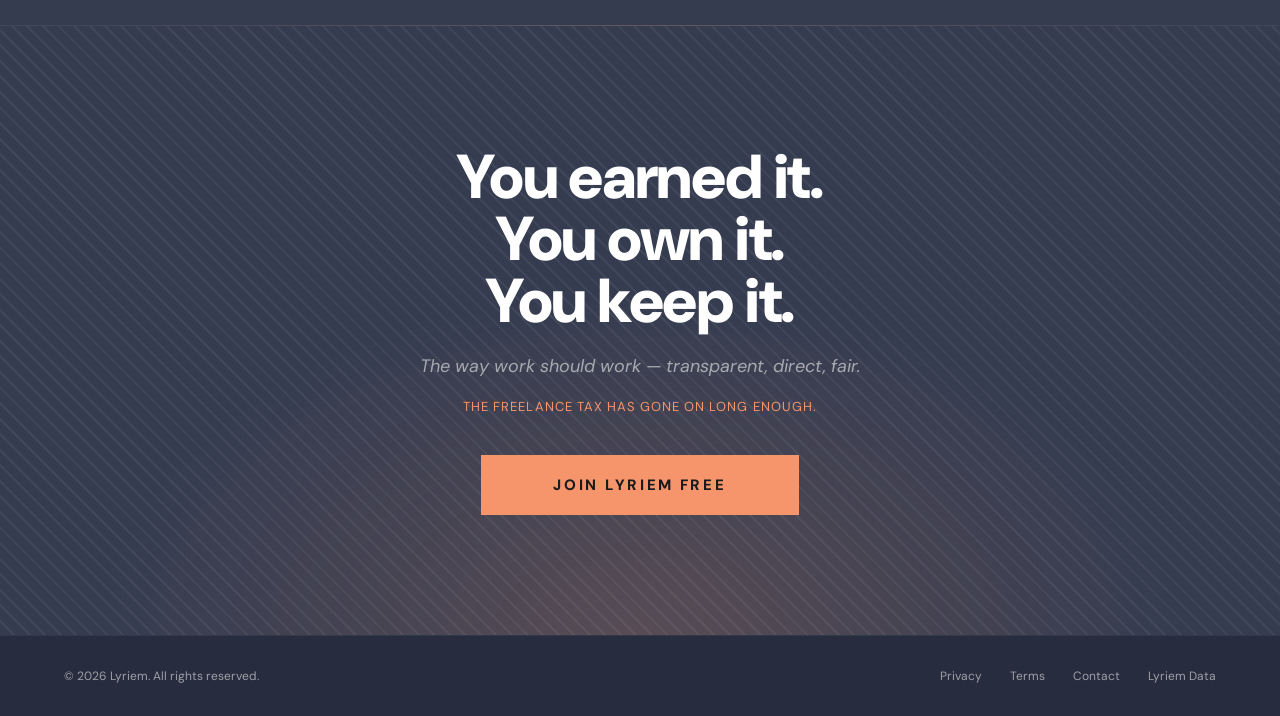
==== commit 88faca32: "fix(footer): open legal PDF links in a new tab Add target="_blank" rel="noopener noreferrer" to Priv" ====
--- a/index.html
+++ b/index.html
@@ -809,10 +809,10 @@
 <footer class="site-footer">
   <span>© 2026 Lyriem. All rights reserved.</span>
   <div class="footer-links">
-    <a href="#">Privacy</a>
-    <a href="#">Terms</a>
-    <a href="mailto:austin.riggs@lyriem.com">Contact</a>
-    <a href="#">Lyriem Data</a>
+    <a href="assets/privacy-policy.pdf" target="_blank" rel="noopener noreferrer">Privacy</a>
+    <a href="assets/terms-conditions.pdf" target="_blank" rel="noopener noreferrer">Terms</a>
+    <a href="mailto:contact@lyriem.com">Contact</a>
+    <a href="assets/data-privacy-policy.pdf" target="_blank" rel="noopener noreferrer">Lyriem Data</a>
   </div>
 </footer>
 
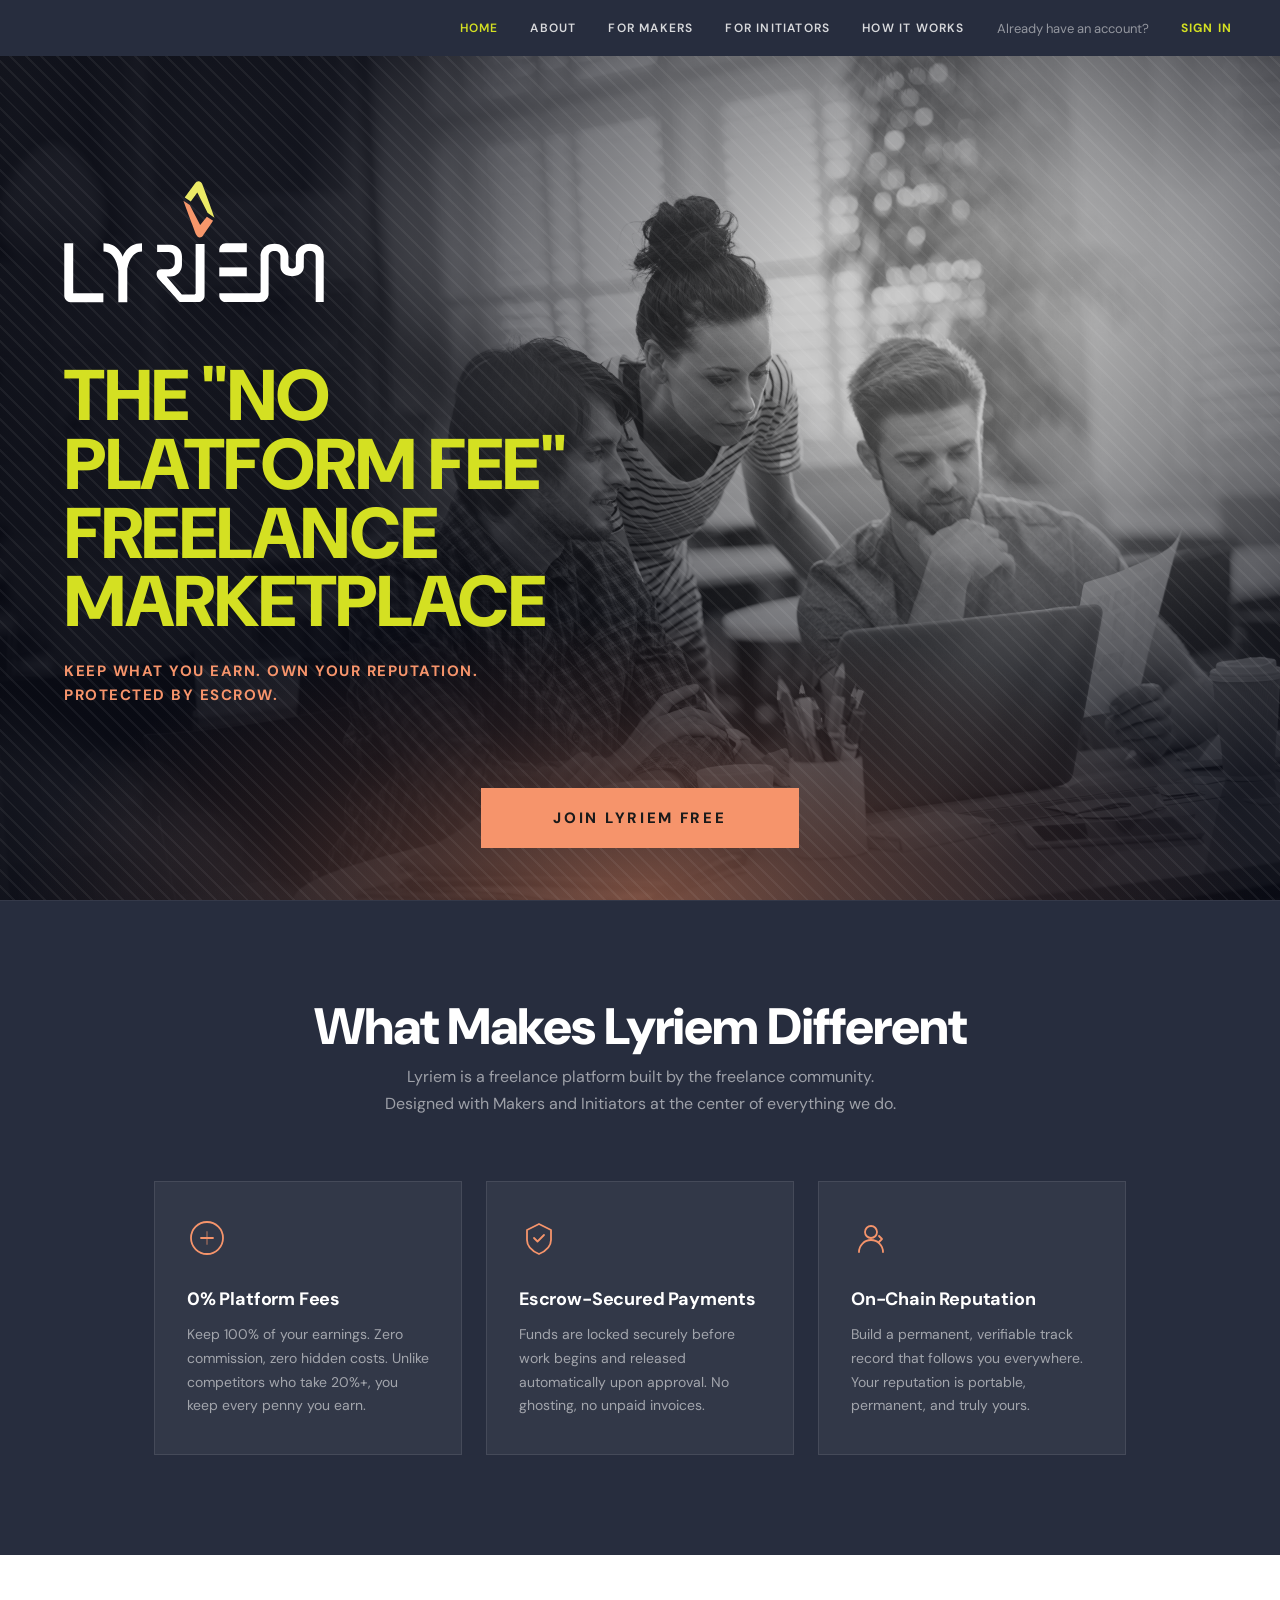
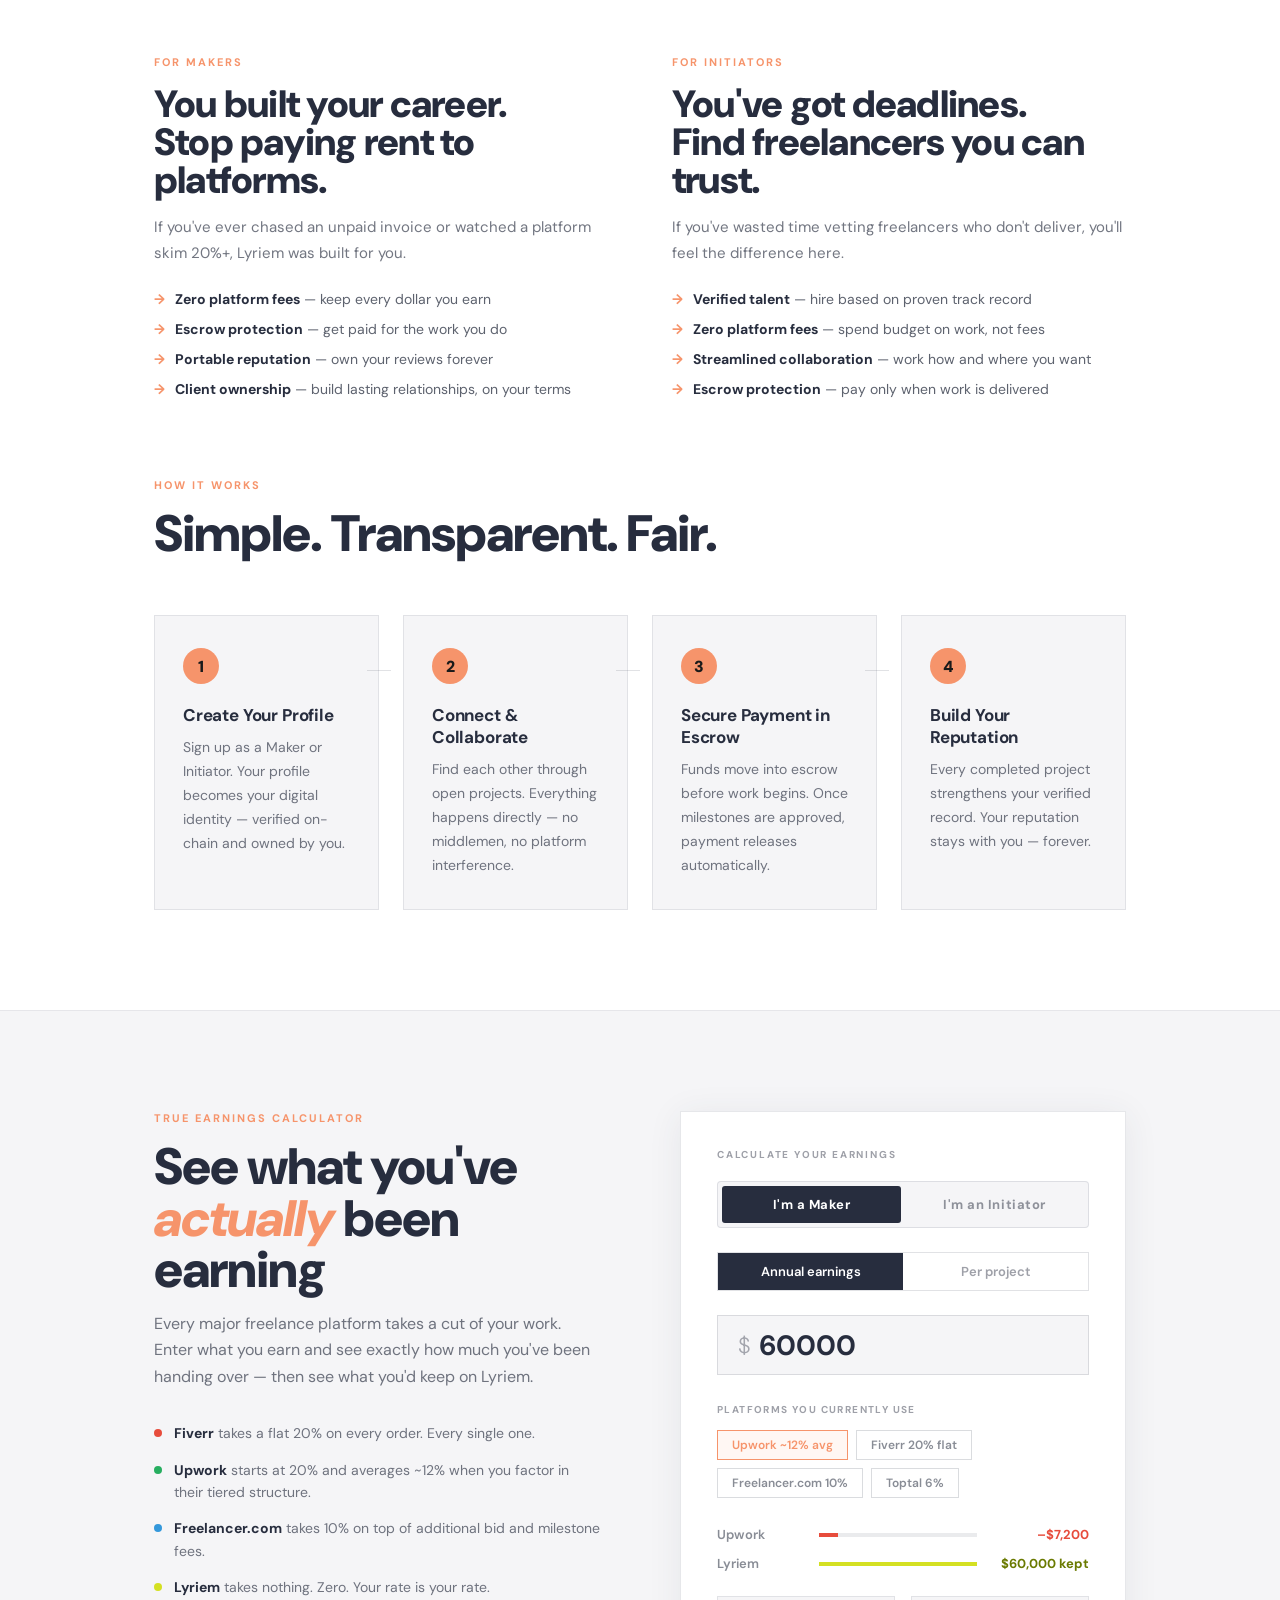
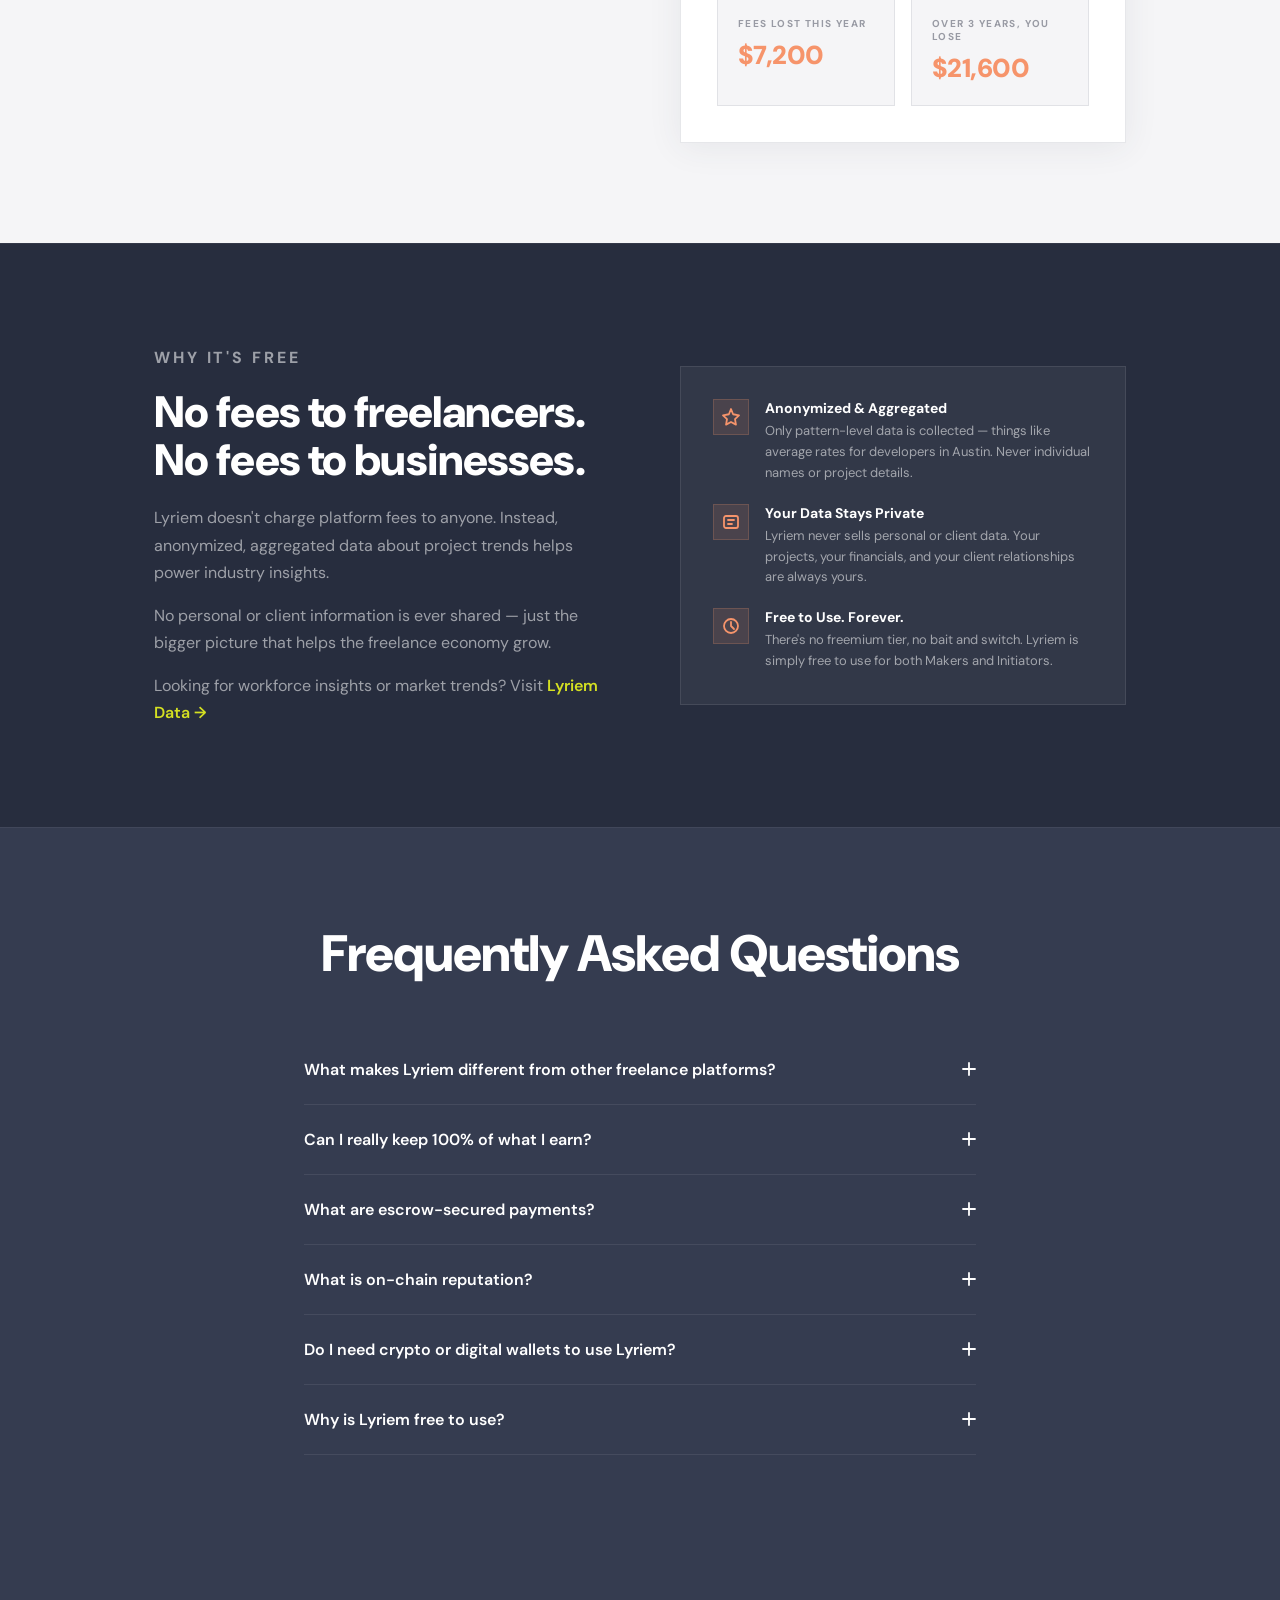
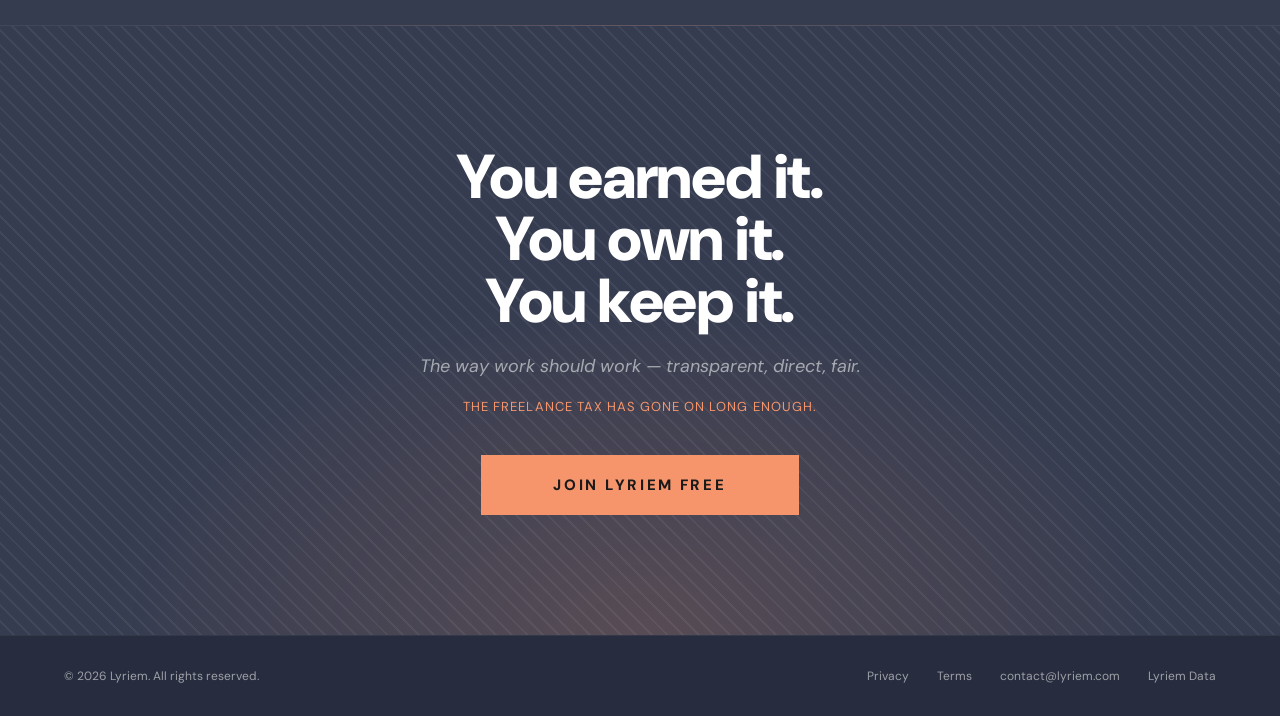
==== commit f6387110: "feat(footer): show contact email with click-to-copy instead of bare mailto The footer 'Contact' link" ====
--- a/index.html
+++ b/index.html
@@ -811,7 +811,7 @@
   <div class="footer-links">
     <a href="assets/privacy-policy.pdf" target="_blank" rel="noopener noreferrer">Privacy</a>
     <a href="assets/terms-conditions.pdf" target="_blank" rel="noopener noreferrer">Terms</a>
-    <a href="mailto:contact@lyriem.com">Contact</a>
+    <a href="mailto:contact@lyriem.com" class="js-copy-email" title="Click to copy our email">contact@lyriem.com</a>
     <a href="assets/data-privacy-policy.pdf" target="_blank" rel="noopener noreferrer">Lyriem Data</a>
   </div>
 </footer>
@@ -961,6 +961,21 @@
   navDrawer.classList.toggle('open');
 });
 window.addEventListener('scroll', closeNav, { passive: true });
+
+// ── COPY EMAIL (footer contact) ──
+document.querySelectorAll('.js-copy-email').forEach(function (link) {
+  link.addEventListener('click', function () {
+    var email = (link.getAttribute('href') || '').replace(/^mailto:/, '');
+    if (navigator.clipboard && email) {
+      navigator.clipboard.writeText(email).then(function () {
+        var original = link.textContent;
+        link.textContent = 'Copied!';
+        setTimeout(function () { link.textContent = original; }, 2000);
+      }).catch(function () {});
+    }
+    // No preventDefault: mailto still opens a mail client if one exists.
+  });
+});
 </script>
 </body>
 </html>
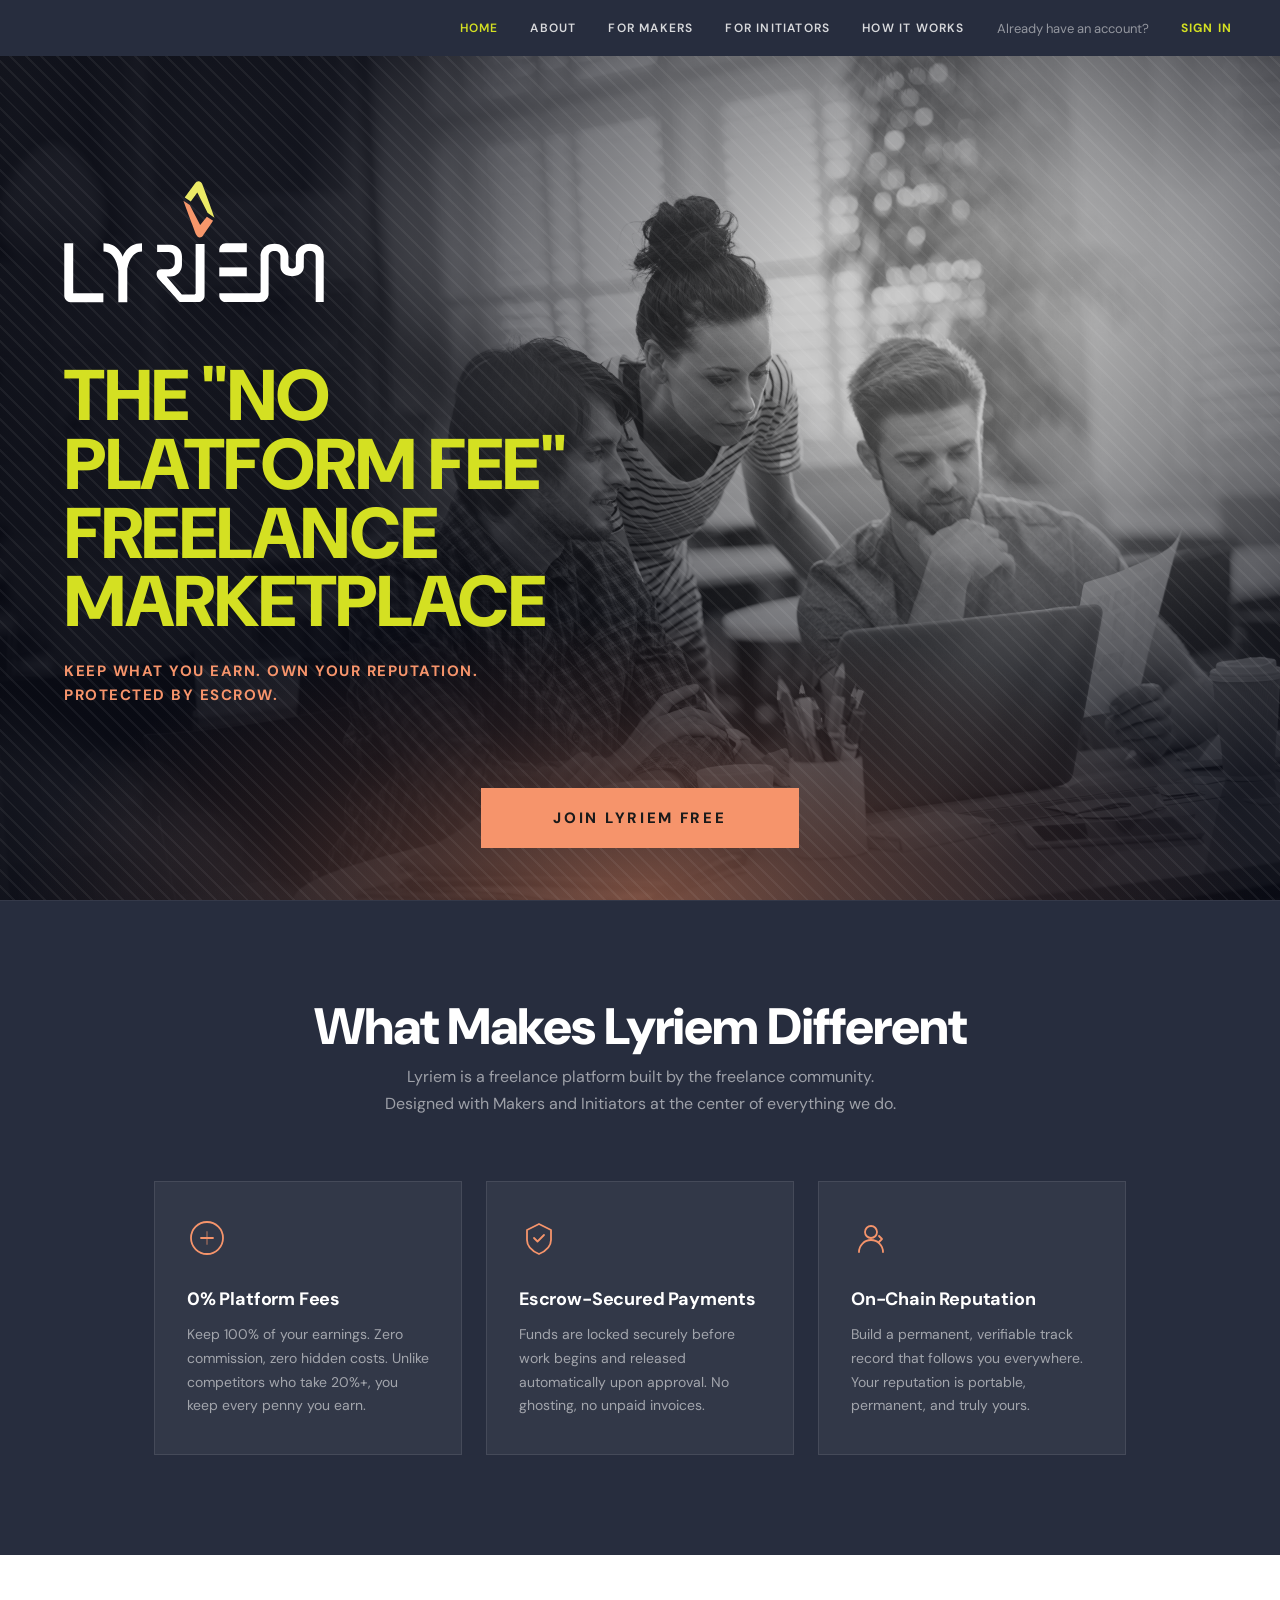
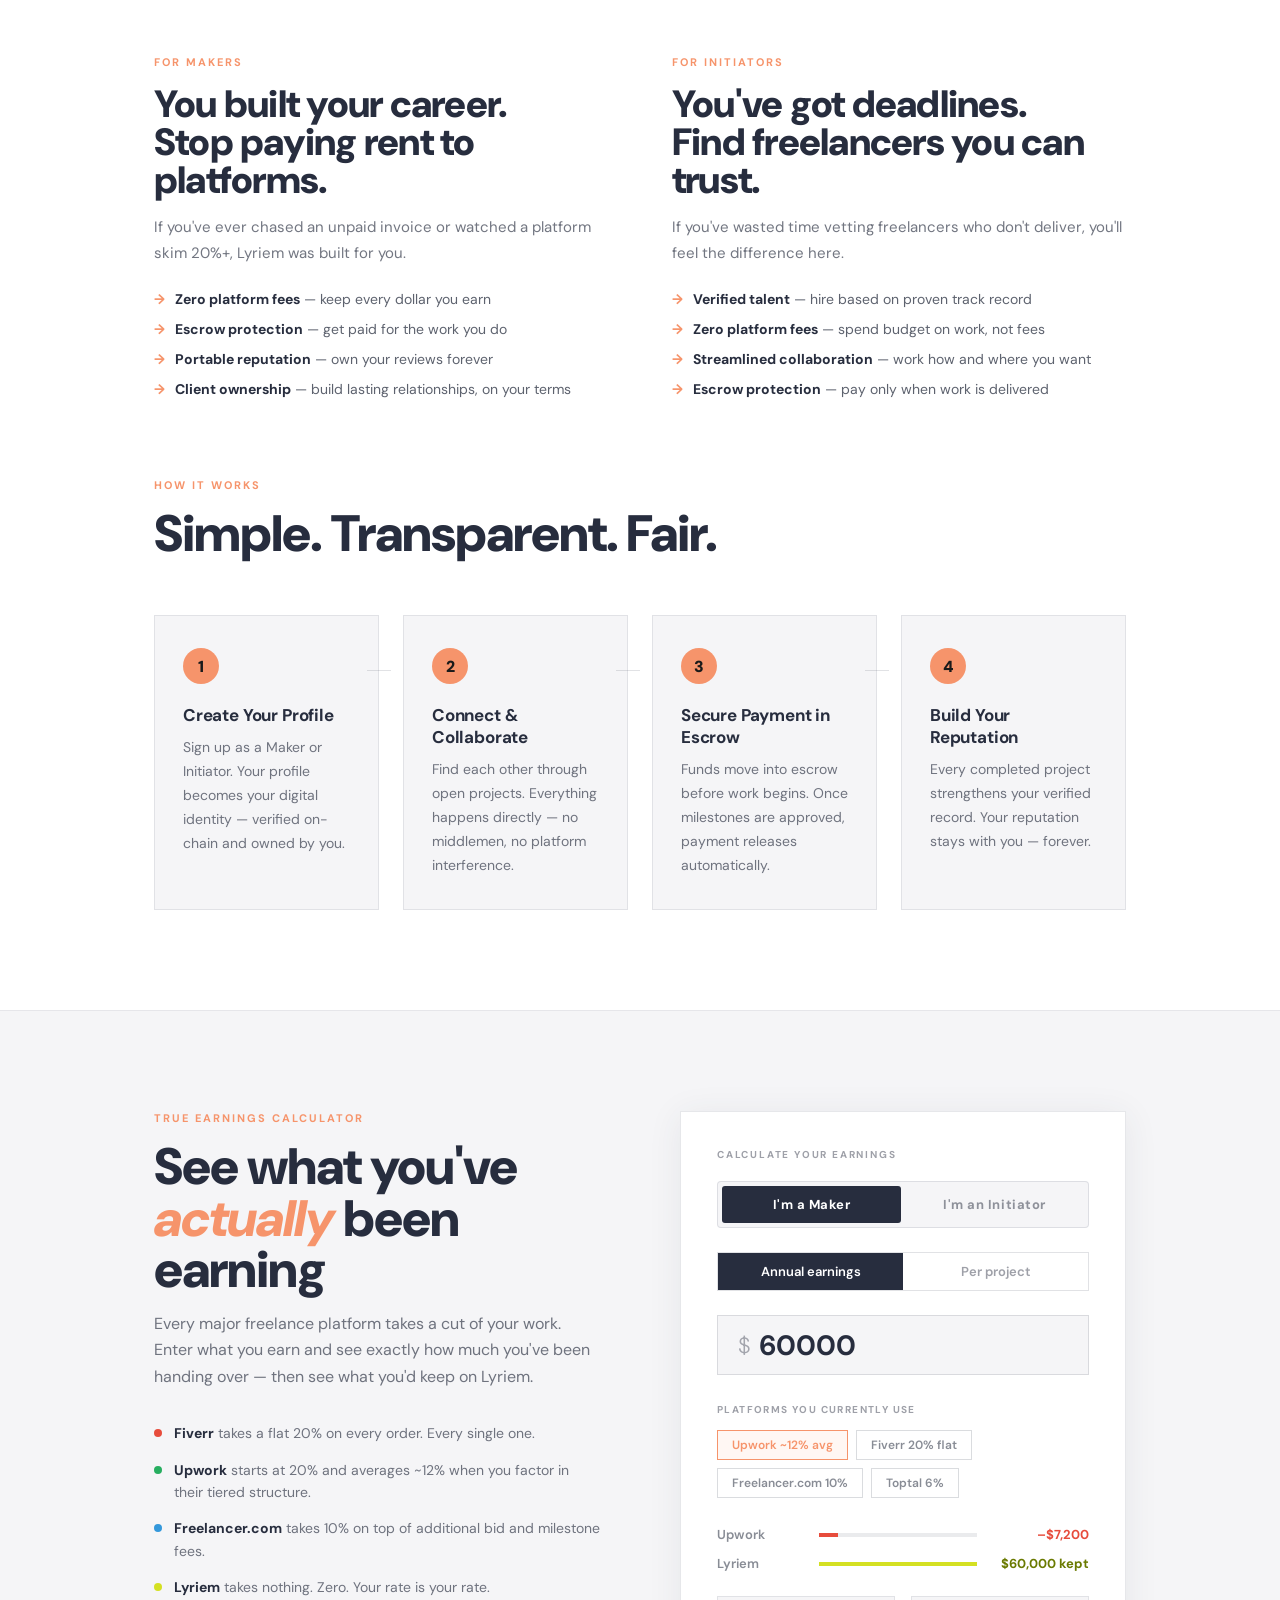
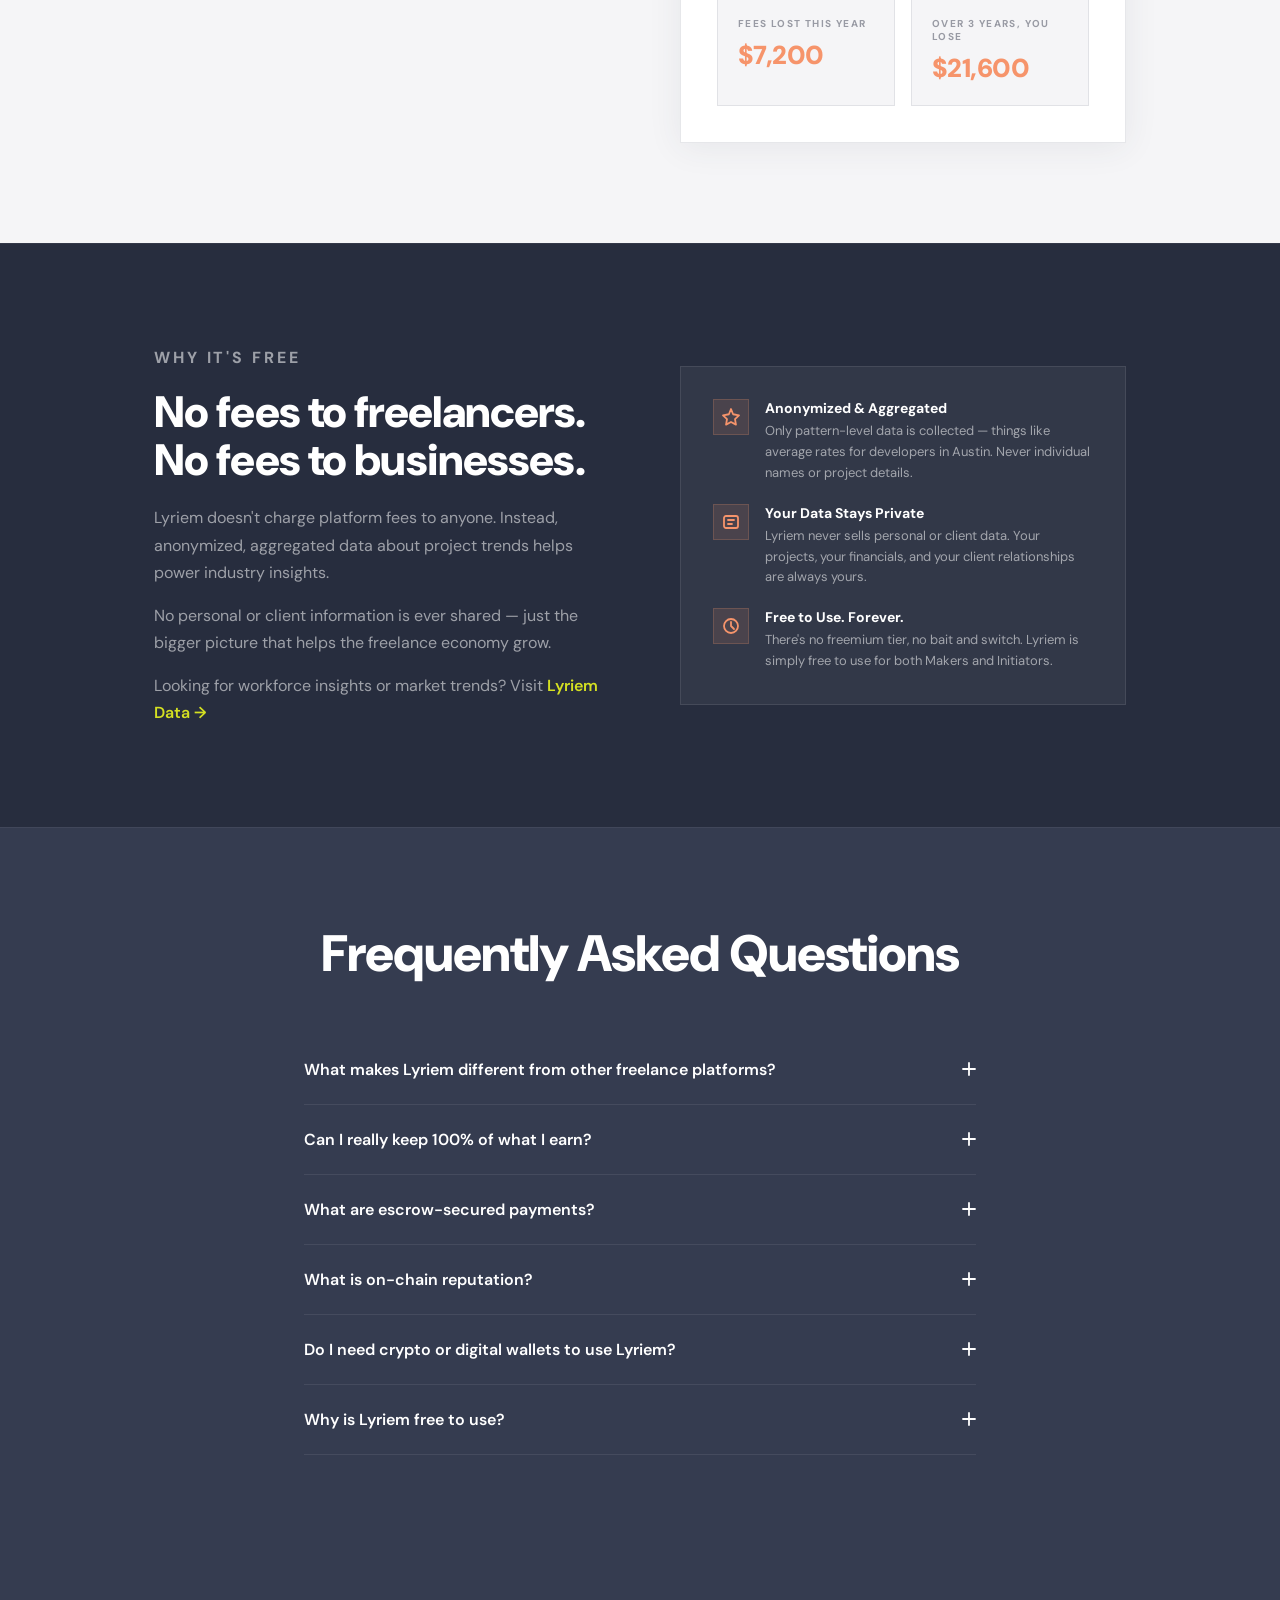
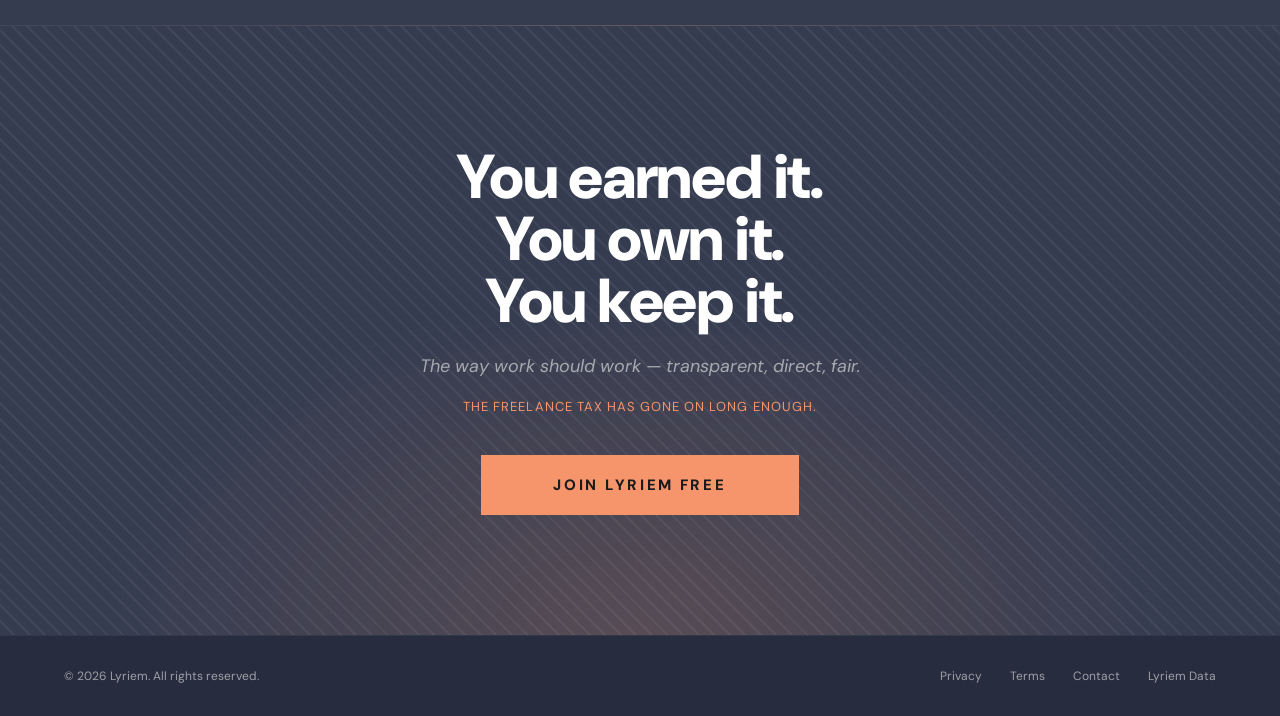
==== commit d2e0839b: "feat(contact): add contact page with form, repoint footer Contact link New contact.html posts name/e" ====
--- a/index.html
+++ b/index.html
@@ -811,7 +811,7 @@
   <div class="footer-links">
     <a href="assets/privacy-policy.pdf" target="_blank" rel="noopener noreferrer">Privacy</a>
     <a href="assets/terms-conditions.pdf" target="_blank" rel="noopener noreferrer">Terms</a>
-    <a href="mailto:contact@lyriem.com" class="js-copy-email" title="Click to copy our email">contact@lyriem.com</a>
+    <a href="contact.html">Contact</a>
     <a href="assets/data-privacy-policy.pdf" target="_blank" rel="noopener noreferrer">Lyriem Data</a>
   </div>
 </footer>
@@ -961,21 +961,6 @@
   navDrawer.classList.toggle('open');
 });
 window.addEventListener('scroll', closeNav, { passive: true });
-
-// ── COPY EMAIL (footer contact) ──
-document.querySelectorAll('.js-copy-email').forEach(function (link) {
-  link.addEventListener('click', function () {
-    var email = (link.getAttribute('href') || '').replace(/^mailto:/, '');
-    if (navigator.clipboard && email) {
-      navigator.clipboard.writeText(email).then(function () {
-        var original = link.textContent;
-        link.textContent = 'Copied!';
-        setTimeout(function () { link.textContent = original; }, 2000);
-      }).catch(function () {});
-    }
-    // No preventDefault: mailto still opens a mail client if one exists.
-  });
-});
 </script>
 </body>
 </html>
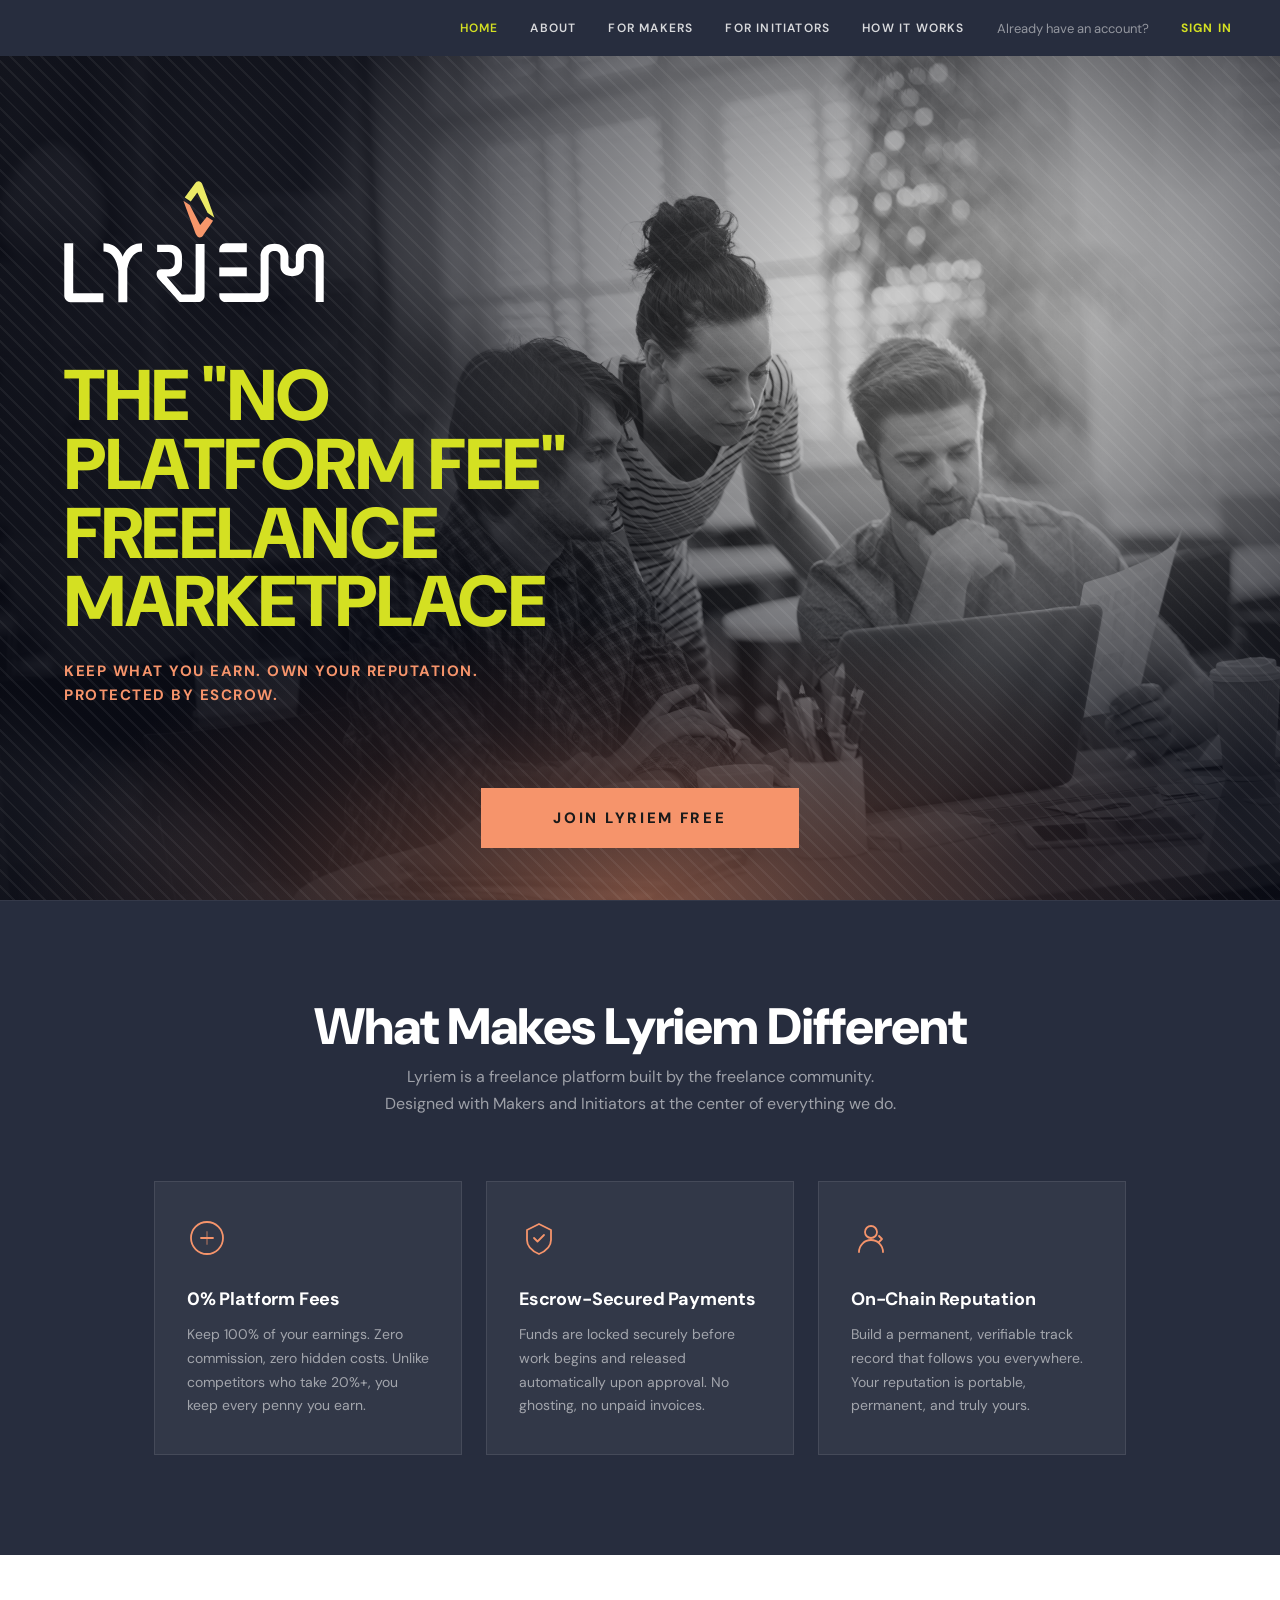
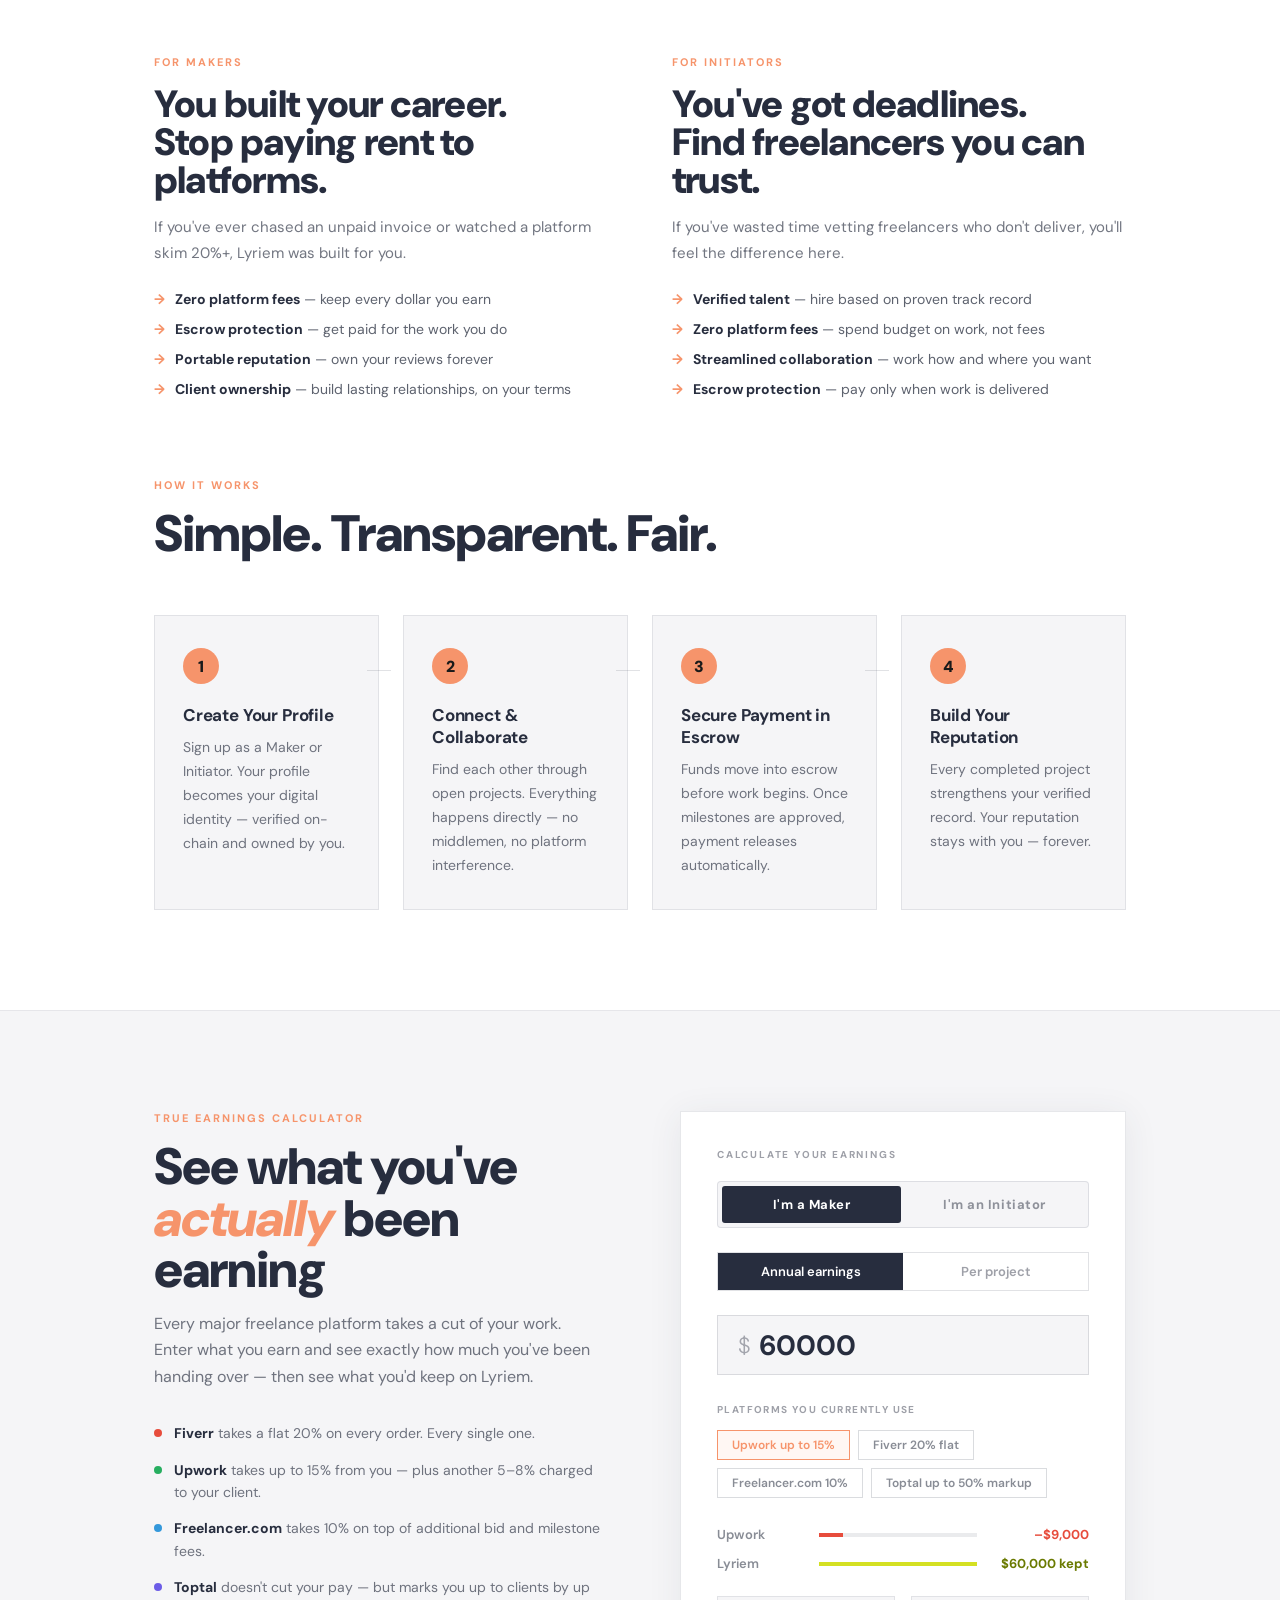
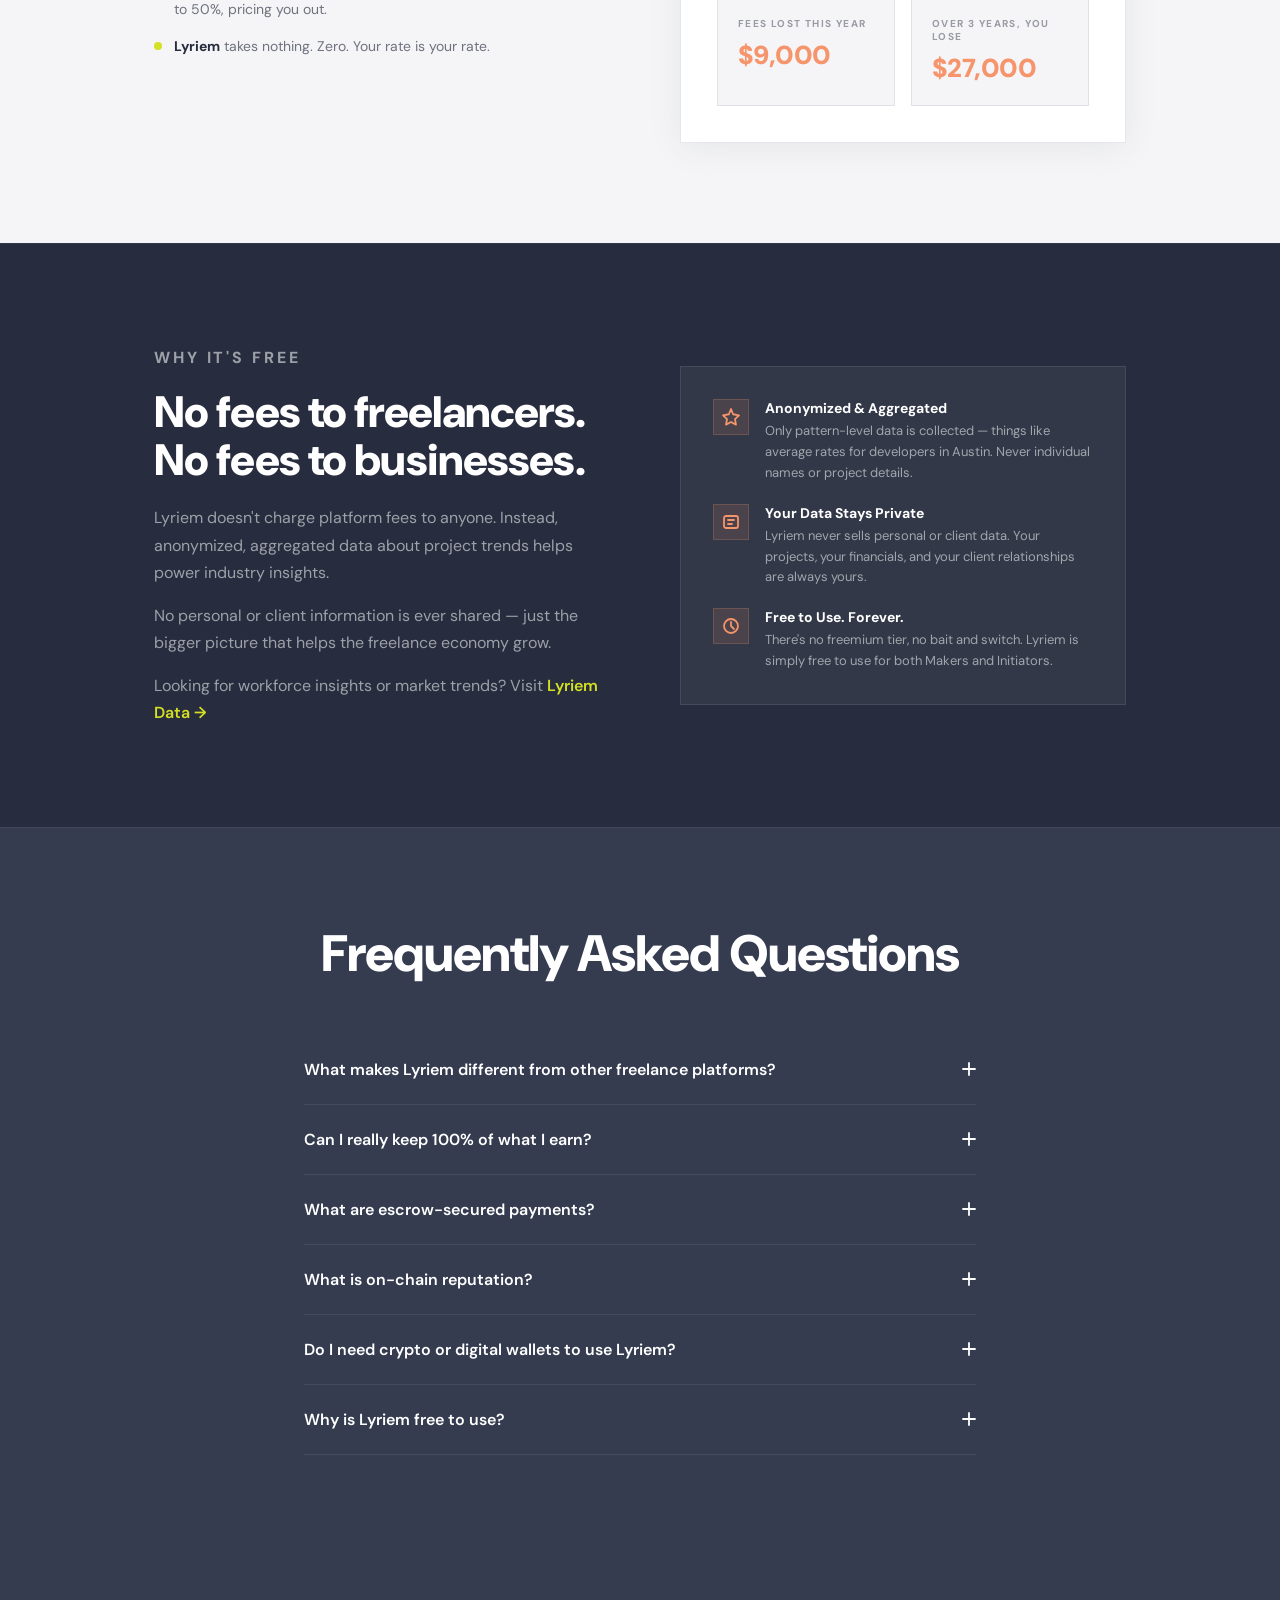
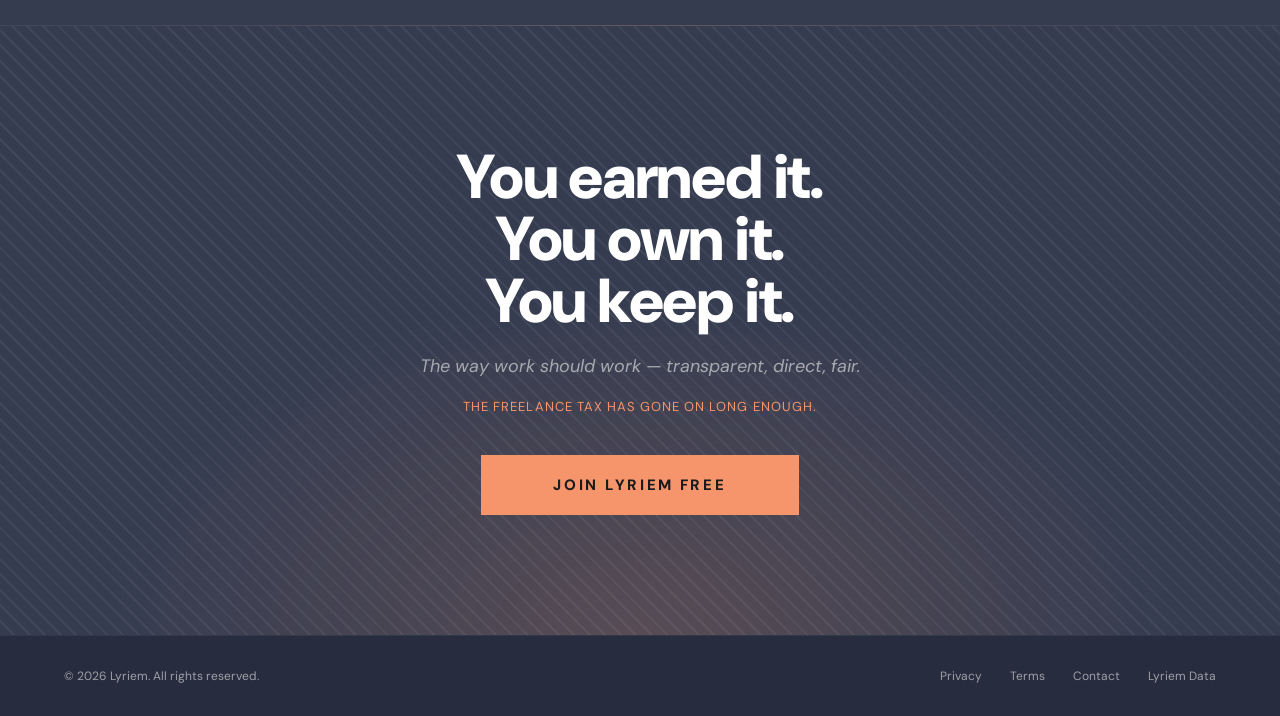
==== commit 303ed5f5: "feat(calculator): align fees with screenshot, add Toptal + client-side rates Fee calculator now uses" ====
--- a/index.html
+++ b/index.html
@@ -293,6 +293,7 @@
   .bullet-dot.upwork     { background: #27ae60; }
   .bullet-dot.freelancer { background: #3498db; }
   .bullet-dot.lyriem     { background: var(--yellow); }
+  .bullet-dot.toptal     { background: #6c5ce7; }
   .bullet-item strong { color: var(--navy-dark); }
 
   .calc-widget { background: #ffffff; border: 1px solid rgba(53,60,80,0.12); padding: 36px; box-shadow: 0 4px 32px rgba(53,60,80,0.08); }
@@ -702,8 +703,9 @@
       <p class="section-subtitle reveal" style="margin-top:16px">Every major freelance platform takes a cut of your work. Enter what you earn and see exactly how much you've been handing over — then see what you'd keep on Lyriem.</p>
       <ul class="bullet-list reveal">
         <li class="bullet-item"><span class="bullet-dot fiverr"></span><span><strong>Fiverr</strong> takes a flat 20% on every order. Every single one.</span></li>
-        <li class="bullet-item"><span class="bullet-dot upwork"></span><span><strong>Upwork</strong> starts at 20% and averages ~12% when you factor in their tiered structure.</span></li>
+        <li class="bullet-item"><span class="bullet-dot upwork"></span><span><strong>Upwork</strong> takes up to 15% from you — plus another 5–8% charged to your client.</span></li>
         <li class="bullet-item"><span class="bullet-dot freelancer"></span><span><strong>Freelancer.com</strong> takes 10% on top of additional bid and milestone fees.</span></li>
+        <li class="bullet-item"><span class="bullet-dot toptal"></span><span><strong>Toptal</strong> doesn't cut your pay — but marks you up to clients by up to 50%, pricing you out.</span></li>
         <li class="bullet-item"><span class="bullet-dot lyriem"></span><span><strong>Lyriem</strong> takes nothing. Zero. Your rate is your rate.</span></li>
       </ul>
     </div>
@@ -727,10 +729,10 @@
         </div>
         <p class="calc-platform-label">Platforms you currently use</p>
         <div class="platform-chips">
-          <button class="platform-chip active" data-fee="0.12">Upwork ~12% avg</button>
+          <button class="platform-chip active" data-fee="0.15">Upwork up to 15%</button>
           <button class="platform-chip" data-fee="0.20">Fiverr 20% flat</button>
           <button class="platform-chip" data-fee="0.10">Freelancer.com 10%</button>
-          <button class="platform-chip" data-fee="0.06">Toptal 6%</button>
+          <button class="platform-chip" data-fee="0.50">Toptal up to 50% markup</button>
         </div>
         <div class="calc-results">
           <div class="result-row">
@@ -748,6 +750,8 @@
           <div class="summary-card"><p class="summary-label" id="lossLabel">Fees lost this year</p><p class="summary-value" id="lossValue">$7,200</p></div>
           <div class="summary-card"><p class="summary-label" id="loss3Label">Over 3 years, you lose</p><p class="summary-value" id="loss3Value">$21,600</p></div>
         </div>
+        <!-- Maker note — shown when the platform takes 0% from the freelancer (Toptal) -->
+        <p id="makerMarkupNote" style="display:none;margin-top:16px;font-size:11px;color:rgba(39,45,62,0.5);line-height:1.6"></p>
         <!-- Stripe fee note — shown for Initiators only -->
         <p id="stripeFeeNote" style="display:none;margin-top:16px;font-size:11px;color:rgba(39,45,62,0.5);line-height:1.6">
           * Lyriem charges no platform fees. Initiators pay a Stripe processing fee of 3.3% + $4 per transaction.
@@ -817,18 +821,20 @@
 </footer>
 
 <script>
+// maker = freelancer-side fee; client = client-side fee / markup (upper limits).
+// Toptal takes nothing from the freelancer but marks the client up to 50%.
 const platforms = {
-  'Upwork ~12% avg':    { fee: 0.12, name: 'Upwork' },
-  'Fiverr 20% flat':    { fee: 0.20, name: 'Fiverr' },
-  'Freelancer.com 10%': { fee: 0.10, name: 'Freelancer.com' },
-  'Toptal 6%':          { fee: 0.06, name: 'Toptal' }
+  'Upwork up to 15%':        { maker: 0.15, client: 0.08,  name: 'Upwork' },
+  'Fiverr 20% flat':         { maker: 0.20, client: 0.055, name: 'Fiverr' },
+  'Freelancer.com 10%':      { maker: 0.10, client: 0.03,  name: 'Freelancer.com' },
+  'Toptal up to 50% markup': { maker: 0.00, client: 0.50,  name: 'Toptal' }
 };
 
 // Stripe fee for Initiators: 3.3% + $4
 const STRIPE_PCT = 0.033;
 const STRIPE_FLAT = 4;
 
-let activePlatform = 'Upwork ~12% avg';
+let activePlatform = 'Upwork up to 15%';
 let calcPeriod     = 'annual';   // annual | project
 let userMode       = 'maker';    // maker | initiator
 
@@ -847,24 +853,27 @@
 const tabAnnual      = document.getElementById('calcTabAnnual');
 const tabProject     = document.getElementById('calcTabProject');
 const stripeFeeNote  = document.getElementById('stripeFeeNote');
+const makerMarkupNote = document.getElementById('makerMarkupNote');
 
 function fmt(n) { return '$' + Math.round(n).toLocaleString(); }
 
 function updateCalc() {
-  const raw   = parseFloat(earningsInput.value) || 0;
-  const p     = platforms[activePlatform];
-  const fee   = raw * p.fee;
+  const raw     = parseFloat(earningsInput.value) || 0;
+  const p       = platforms[activePlatform];
   const isMaker = userMode === 'maker';
+  const feeRate = isMaker ? p.maker : p.client;
+  const fee     = raw * feeRate;
 
   // Stripe fee for initiators
   const stripeFee = isMaker ? 0 : (raw * STRIPE_PCT + STRIPE_FLAT);
 
   platformLabel.textContent = p.name;
-  platformBar.style.width   = (p.fee * 100) + '%';
+  platformBar.style.width   = (feeRate * 100) + '%';
   lyriemBar.style.width     = '100%';
 
   if (isMaker) {
-    platformLoss.textContent = '–' + fmt(fee);
+    const noFee = feeRate === 0;
+    platformLoss.textContent = noFee ? '$0 from your pay' : '–' + fmt(fee);
     lyriemKept.textContent   = fmt(raw) + ' kept';
     lossValue.textContent    = fmt(fee);
     const period = calcPeriod === 'annual' ? 'this year' : 'this project';
@@ -873,6 +882,13 @@
     loss3Value.textContent   = calcPeriod === 'annual' ? fmt(fee * 3) : fmt(fee * 10);
     lyriemLabel.textContent  = 'Lyriem';
     stripeFeeNote.style.display = 'none';
+    if (noFee) {
+      makerMarkupNote.textContent = p.name + ' takes nothing from your pay — but marks you up to clients by up to ' +
+        Math.round(p.client * 100) + '%, pricing you out of work you’d otherwise win.';
+      makerMarkupNote.style.display = 'block';
+    } else {
+      makerMarkupNote.style.display = 'none';
+    }
   } else {
     // Initiator: show platform overhead vs Stripe-only cost
     platformLoss.textContent = '–' + fmt(fee) + ' overhead';
@@ -883,6 +899,7 @@
     loss3Label.textContent   = calcPeriod === 'annual' ? 'Over 3 years, wasted' : 'Over 10 projects, wasted';
     loss3Value.textContent   = calcPeriod === 'annual' ? fmt(fee * 3) : fmt(fee * 10);
     lyriemLabel.textContent  = 'Lyriem*';
+    makerMarkupNote.style.display = 'none';
     stripeFeeNote.style.display = 'block';
   }
 }
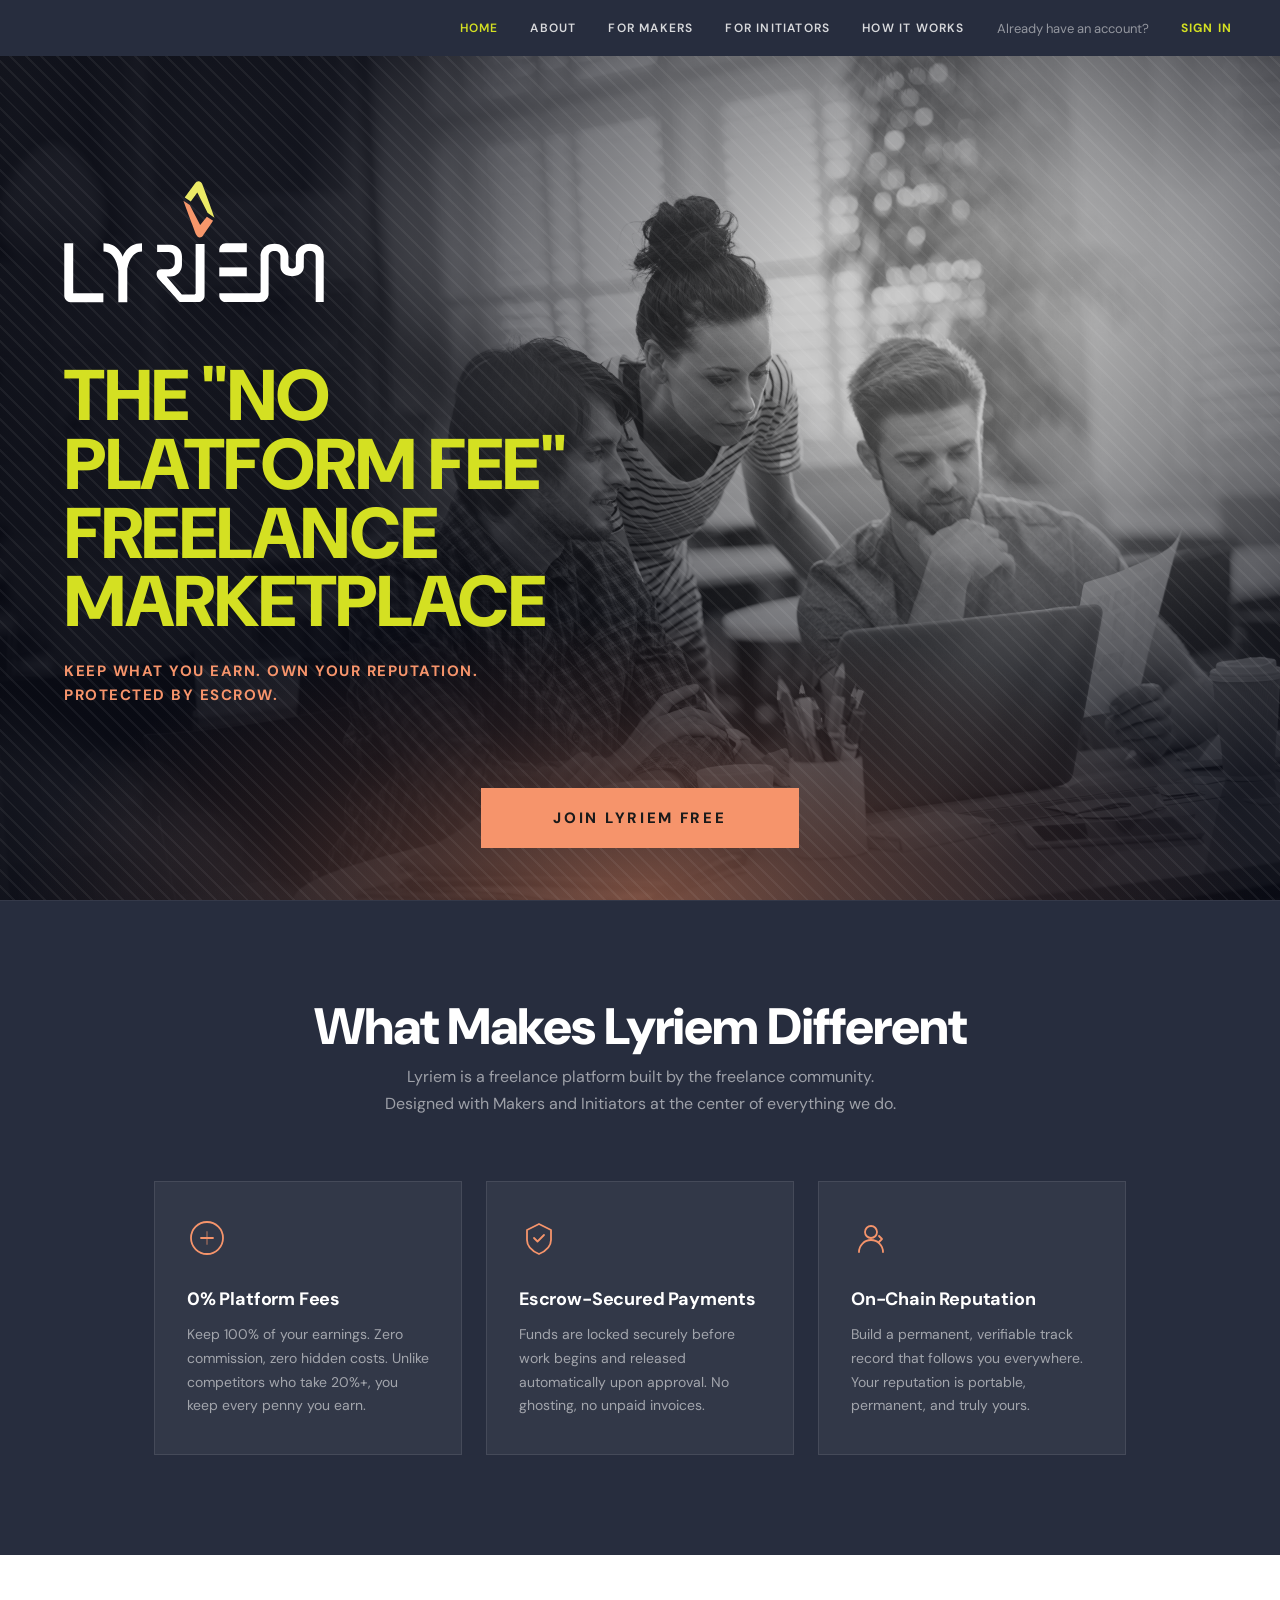
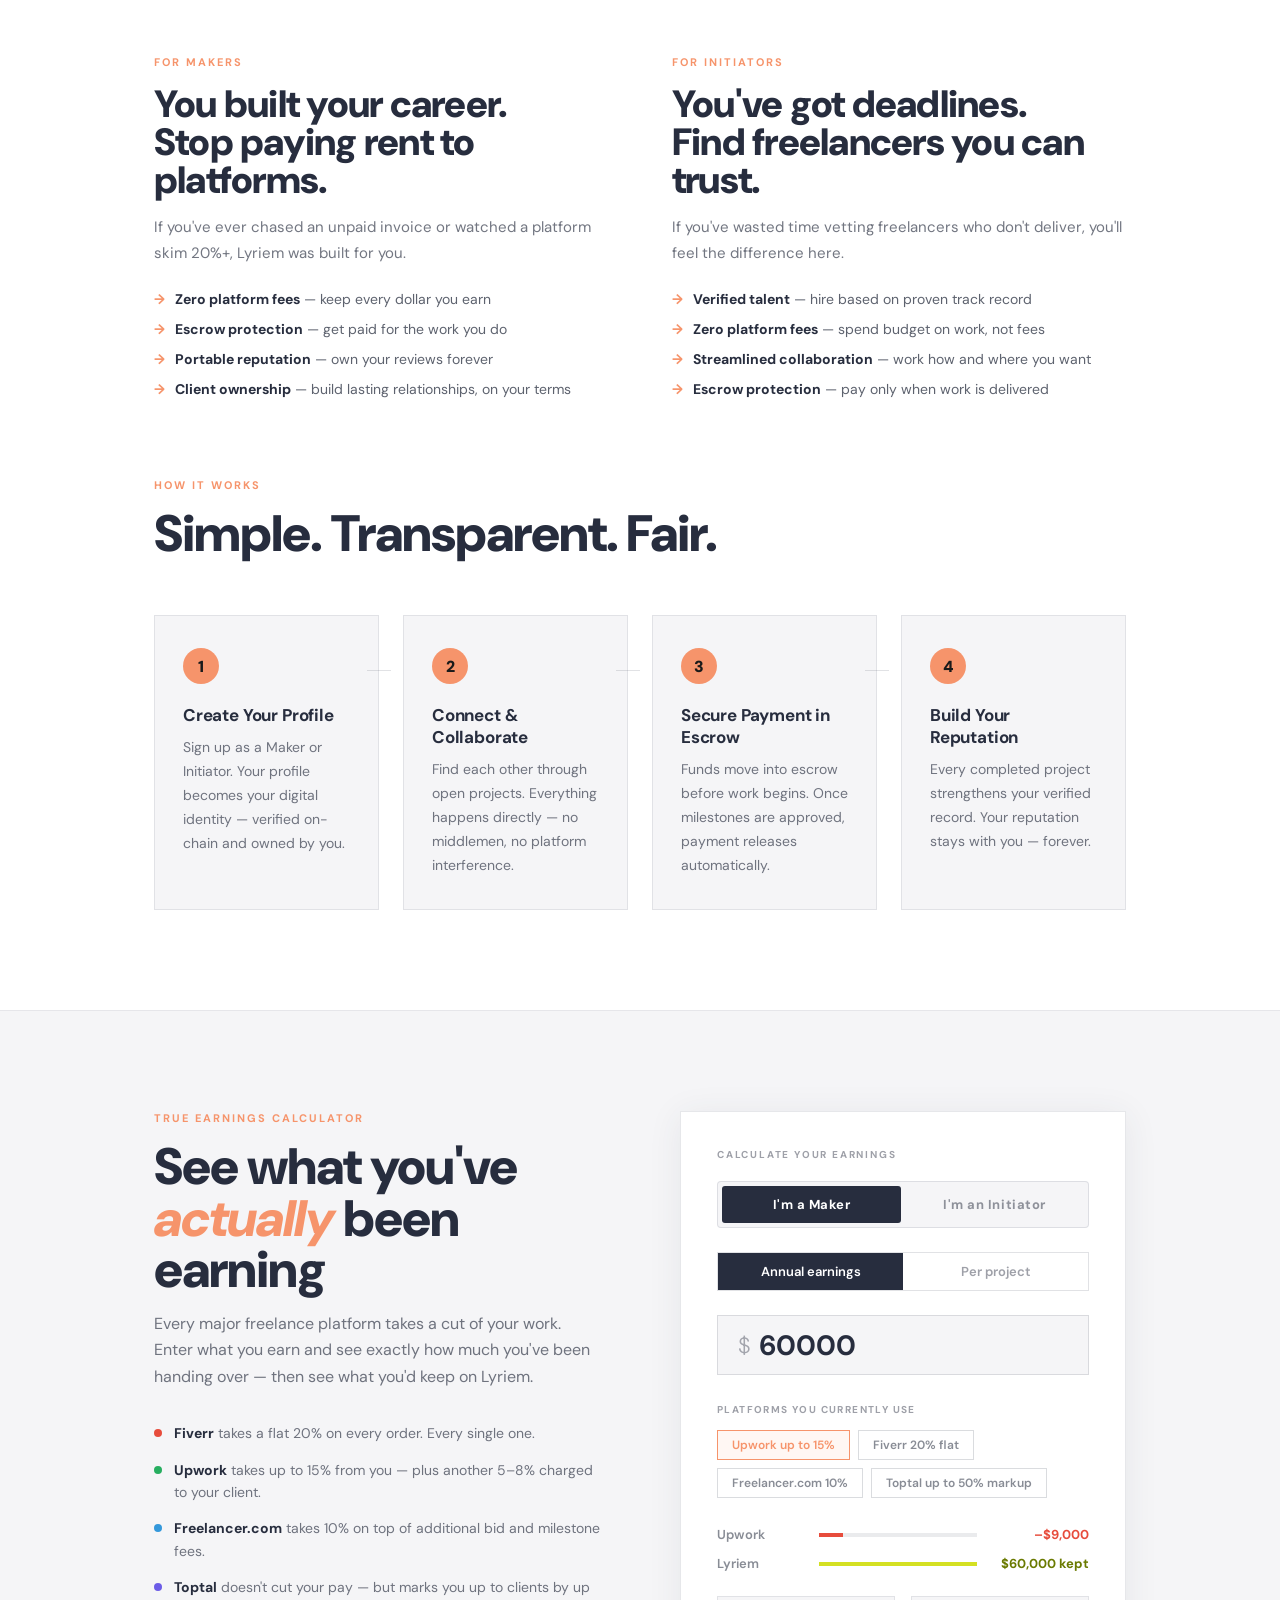
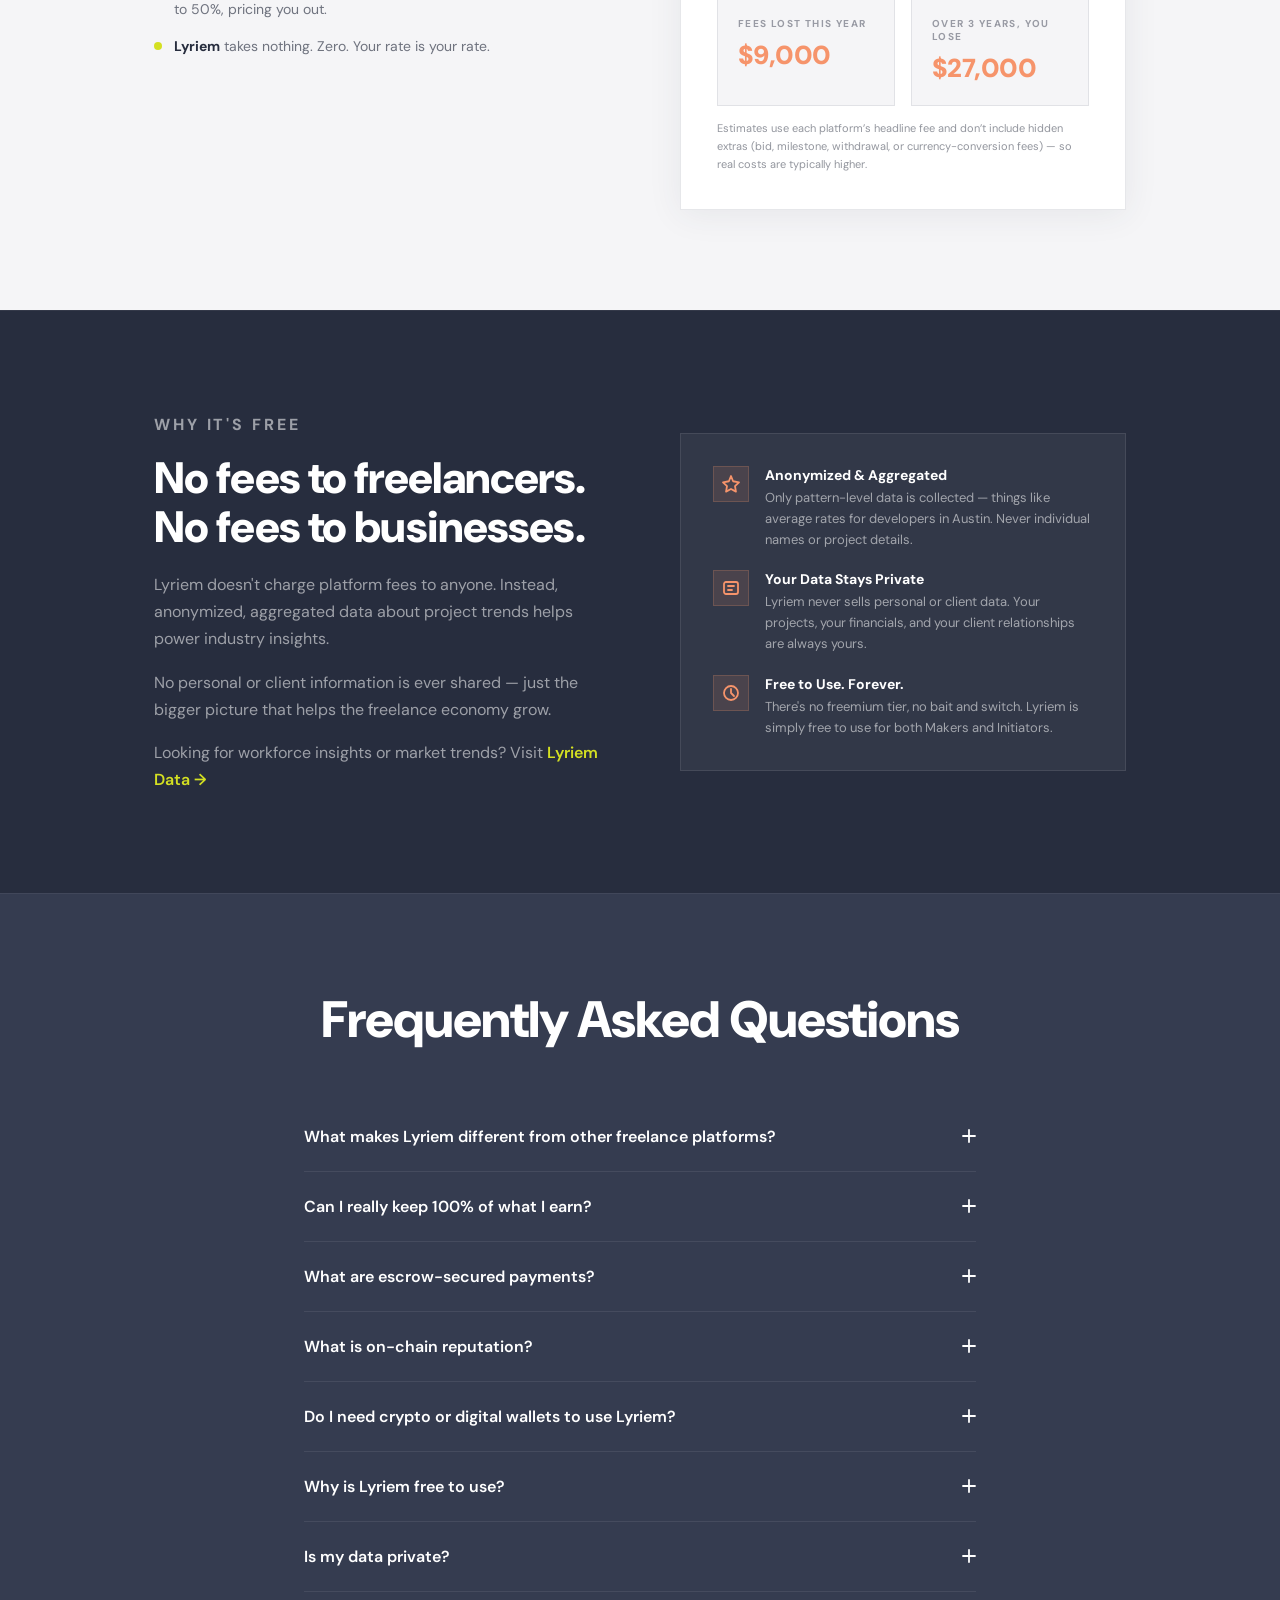
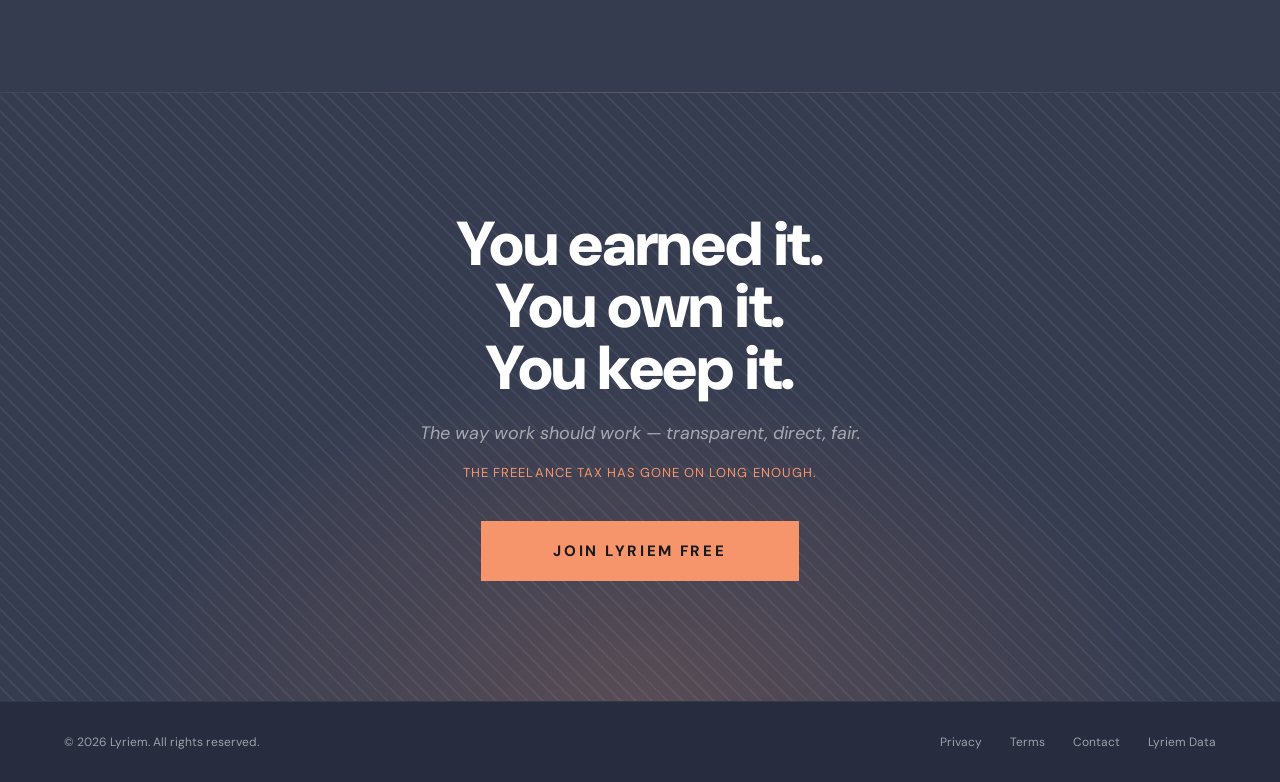
==== commit c9b147cd: "refactor(calculator): add hidden-fees disclaimer, drop redundant Toptal maker note - Add an always-o" ====
--- a/index.html
+++ b/index.html
@@ -750,8 +750,8 @@
           <div class="summary-card"><p class="summary-label" id="lossLabel">Fees lost this year</p><p class="summary-value" id="lossValue">$7,200</p></div>
           <div class="summary-card"><p class="summary-label" id="loss3Label">Over 3 years, you lose</p><p class="summary-value" id="loss3Value">$21,600</p></div>
         </div>
-        <!-- Maker note — shown when the platform takes 0% from the freelancer (Toptal) -->
-        <p id="makerMarkupNote" style="display:none;margin-top:16px;font-size:11px;color:rgba(39,45,62,0.5);line-height:1.6"></p>
+        <!-- Always-on note: estimates use headline fees only -->
+        <p style="margin-top:14px;font-size:11px;color:rgba(39,45,62,0.5);line-height:1.6">Estimates use each platform’s headline fee and don’t include hidden extras (bid, milestone, withdrawal, or currency-conversion fees) — so real costs are typically higher.</p>
         <!-- Stripe fee note — shown for Initiators only -->
         <p id="stripeFeeNote" style="display:none;margin-top:16px;font-size:11px;color:rgba(39,45,62,0.5);line-height:1.6">
           * Lyriem charges no platform fees. Initiators pay a Stripe processing fee of 3.3% + $4 per transaction.
@@ -853,7 +853,6 @@
 const tabAnnual      = document.getElementById('calcTabAnnual');
 const tabProject     = document.getElementById('calcTabProject');
 const stripeFeeNote  = document.getElementById('stripeFeeNote');
-const makerMarkupNote = document.getElementById('makerMarkupNote');
 
 function fmt(n) { return '$' + Math.round(n).toLocaleString(); }
 
@@ -882,13 +881,6 @@
     loss3Value.textContent   = calcPeriod === 'annual' ? fmt(fee * 3) : fmt(fee * 10);
     lyriemLabel.textContent  = 'Lyriem';
     stripeFeeNote.style.display = 'none';
-    if (noFee) {
-      makerMarkupNote.textContent = p.name + ' takes nothing from your pay — but marks you up to clients by up to ' +
-        Math.round(p.client * 100) + '%, pricing you out of work you’d otherwise win.';
-      makerMarkupNote.style.display = 'block';
-    } else {
-      makerMarkupNote.style.display = 'none';
-    }
   } else {
     // Initiator: show platform overhead vs Stripe-only cost
     platformLoss.textContent = '–' + fmt(fee) + ' overhead';
@@ -899,7 +891,6 @@
     loss3Label.textContent   = calcPeriod === 'annual' ? 'Over 3 years, wasted' : 'Over 10 projects, wasted';
     loss3Value.textContent   = calcPeriod === 'annual' ? fmt(fee * 3) : fmt(fee * 10);
     lyriemLabel.textContent  = 'Lyriem*';
-    makerMarkupNote.style.display = 'none';
     stripeFeeNote.style.display = 'block';
   }
 }
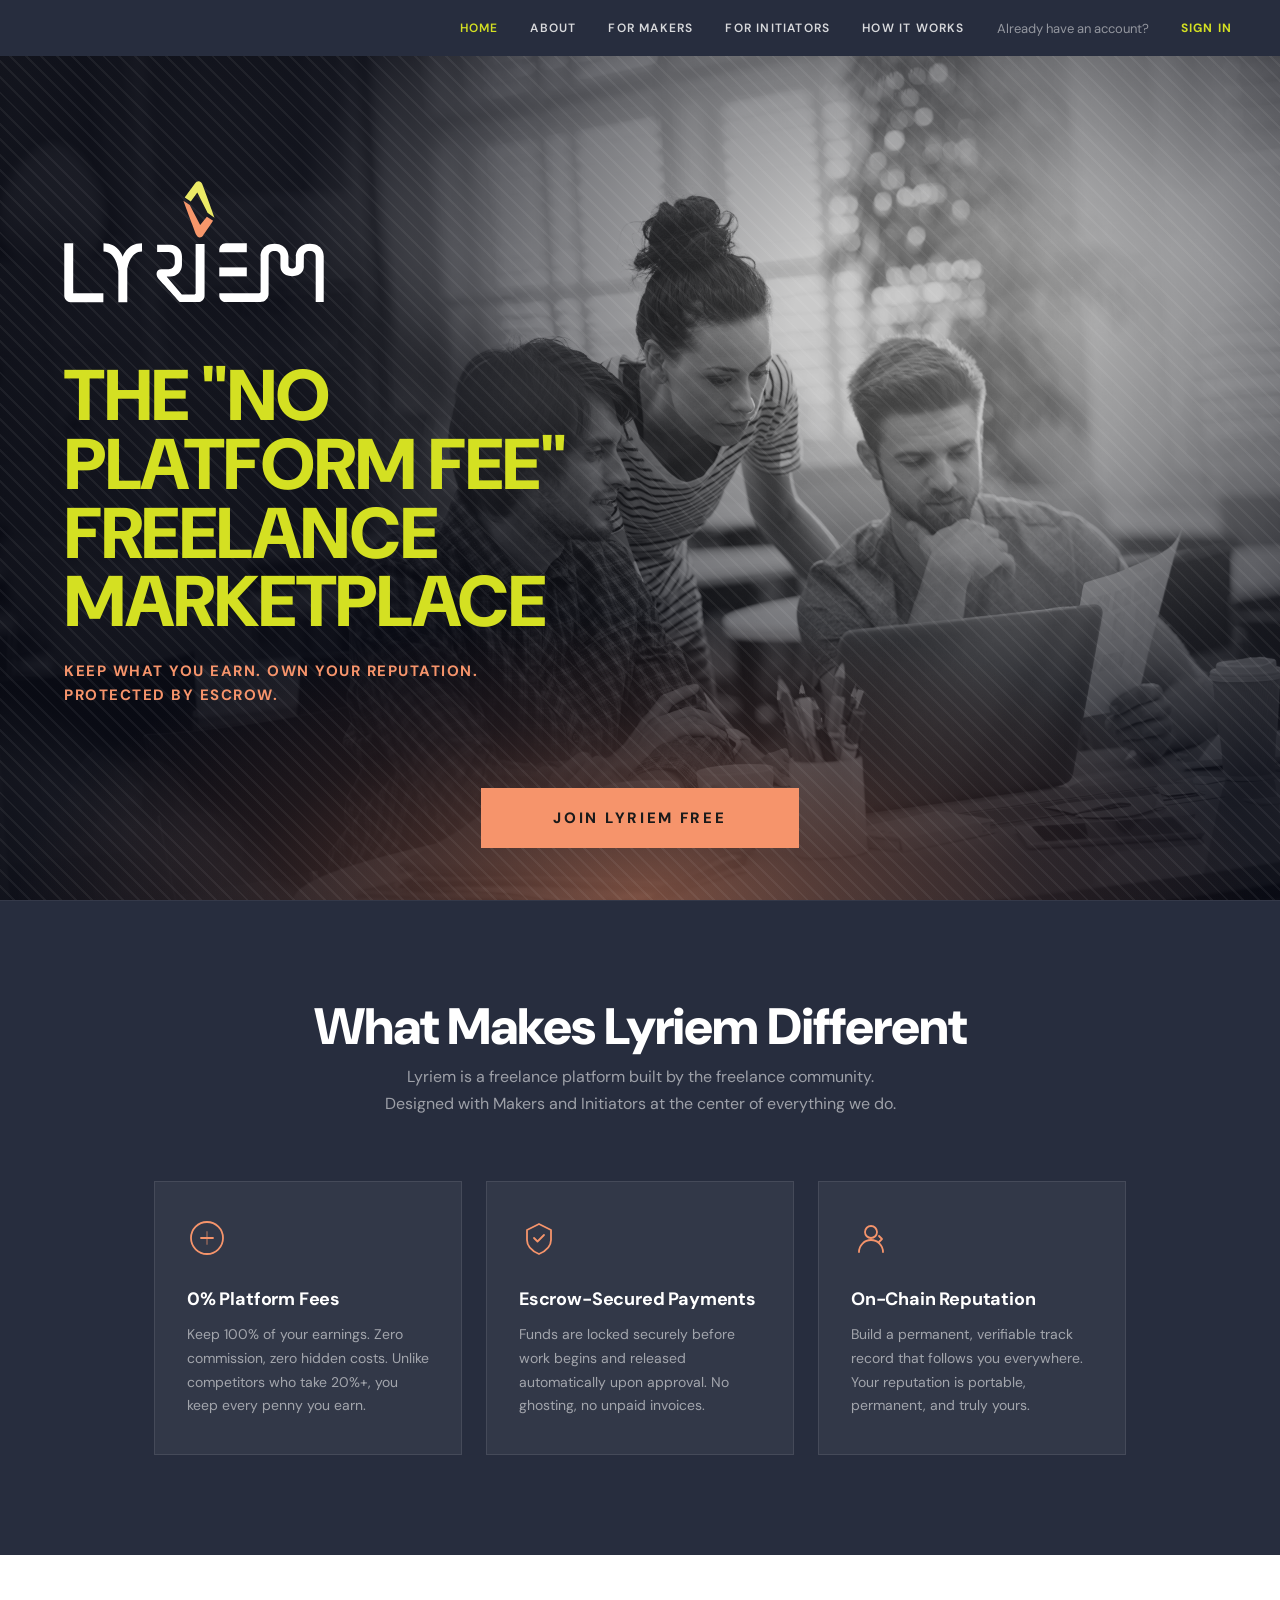
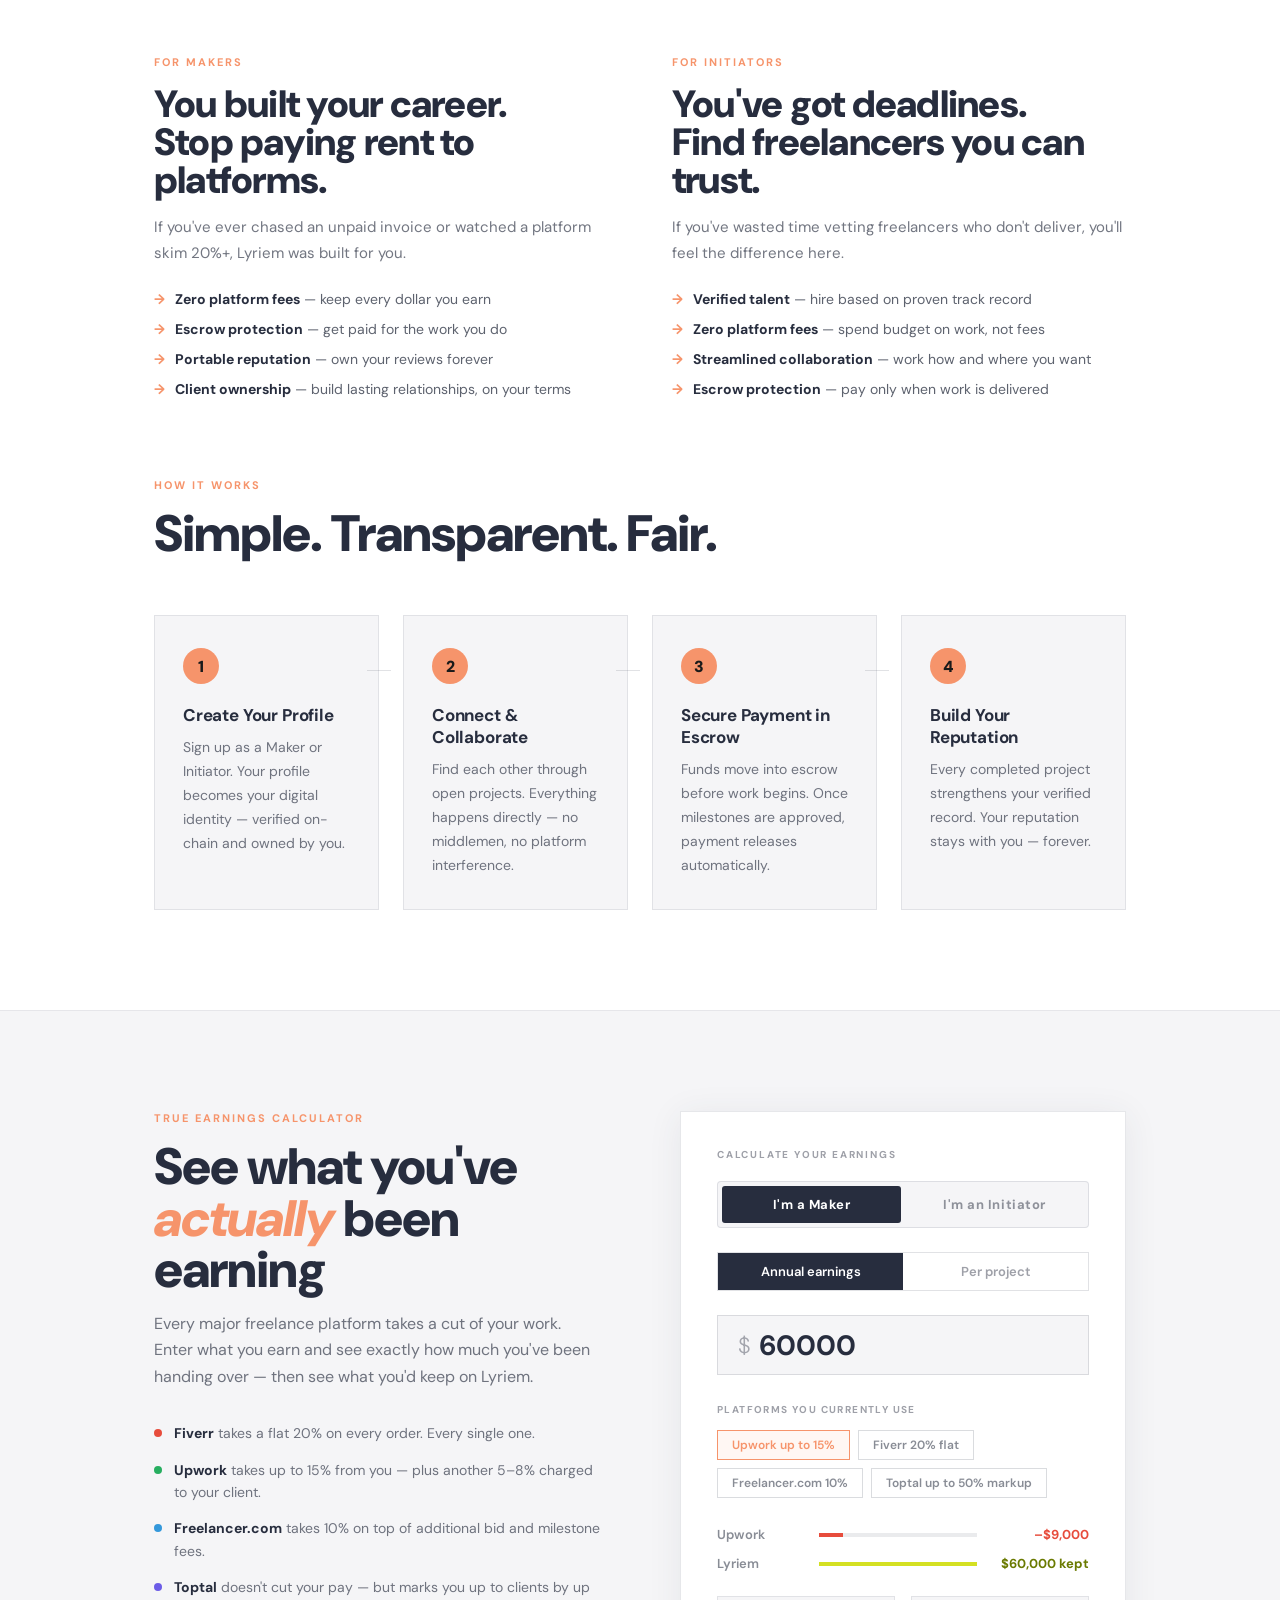
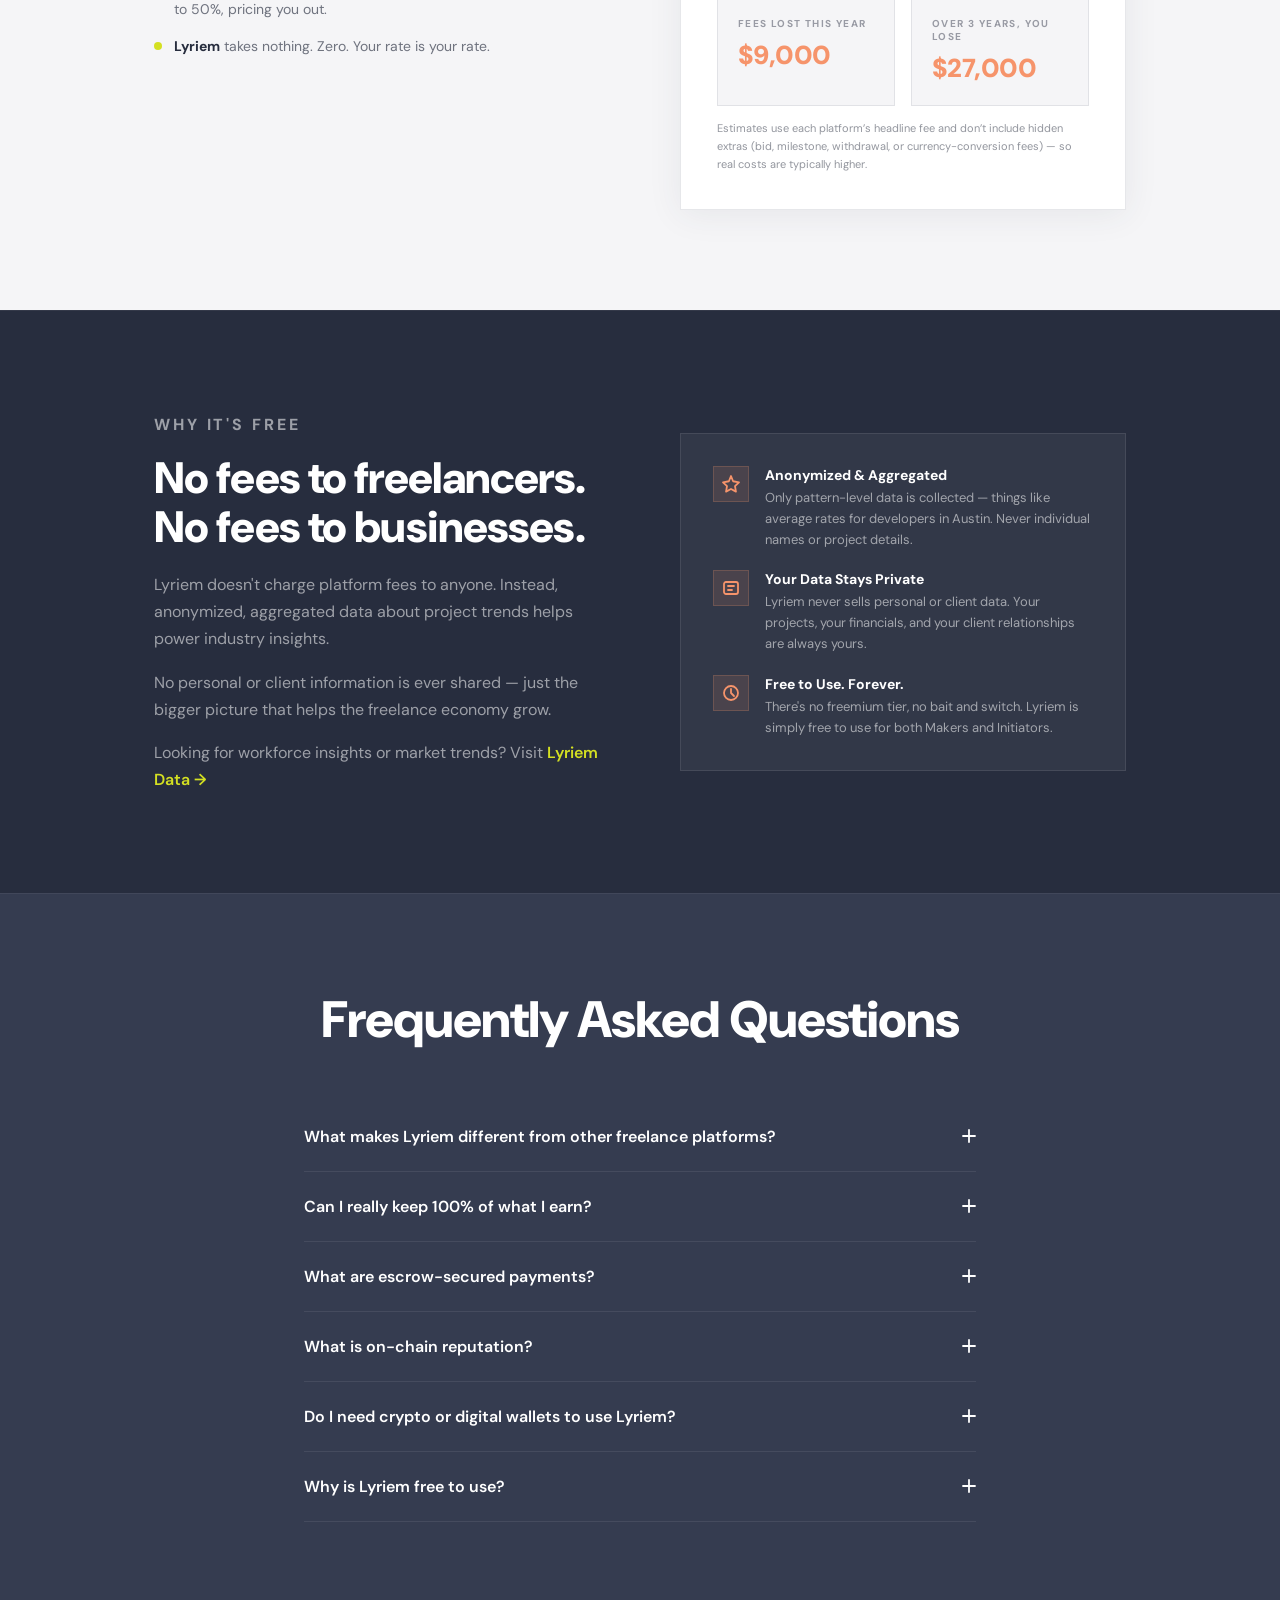
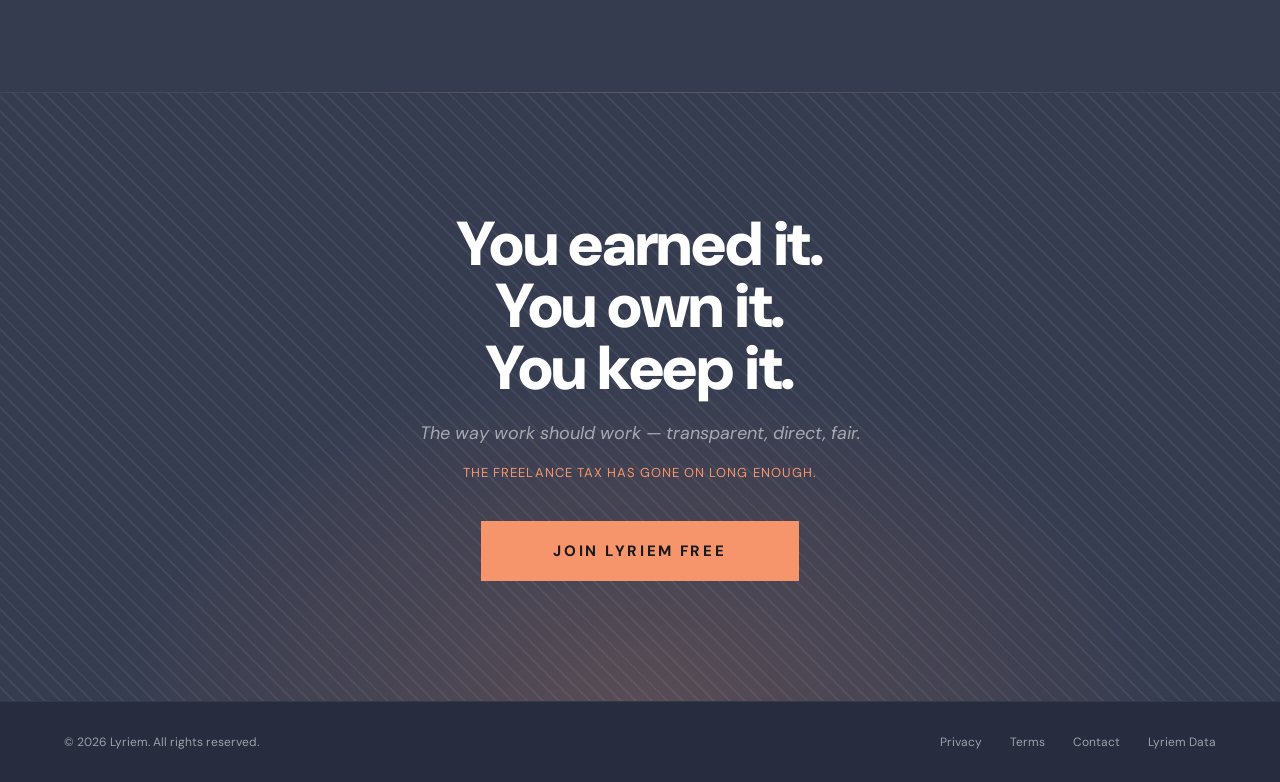
==== commit c62de86f: "Update index.html Added Google Analytics script" ====
--- a/index.html
+++ b/index.html
@@ -559,6 +559,14 @@
     .platform-chip { font-size: 11px; padding: 5px 10px; }
   }
 </style>
+<script async src="https://www.googletagmanager.com/gtag/js?id=G-N1Z66RE2ST"></script>
+<script>
+window.dataLayer = window.dataLayer || [];
+function gtag(){dataLayer.push(arguments);}
+gtag('js', new Date());
+
+gtag('config', 'G-N1Z66RE2ST');
+</script>
 </head>
 <body>
 
